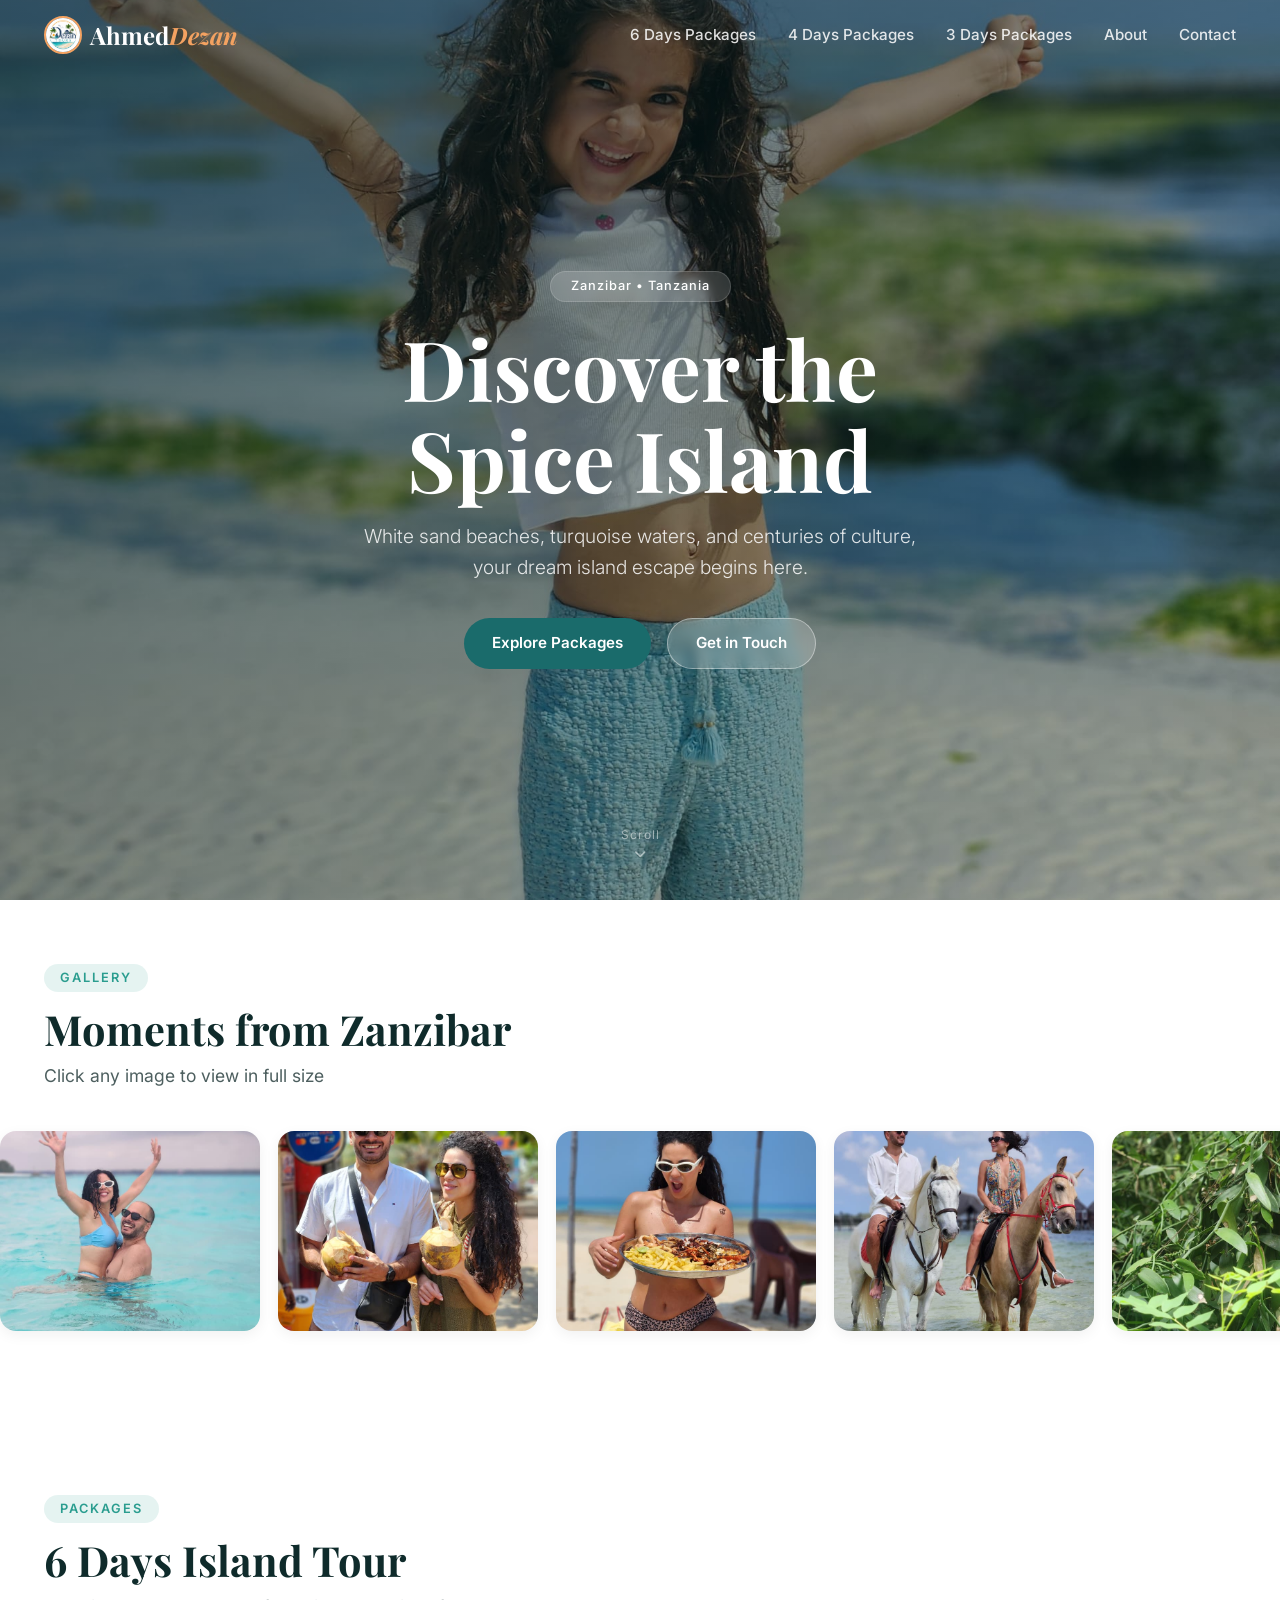
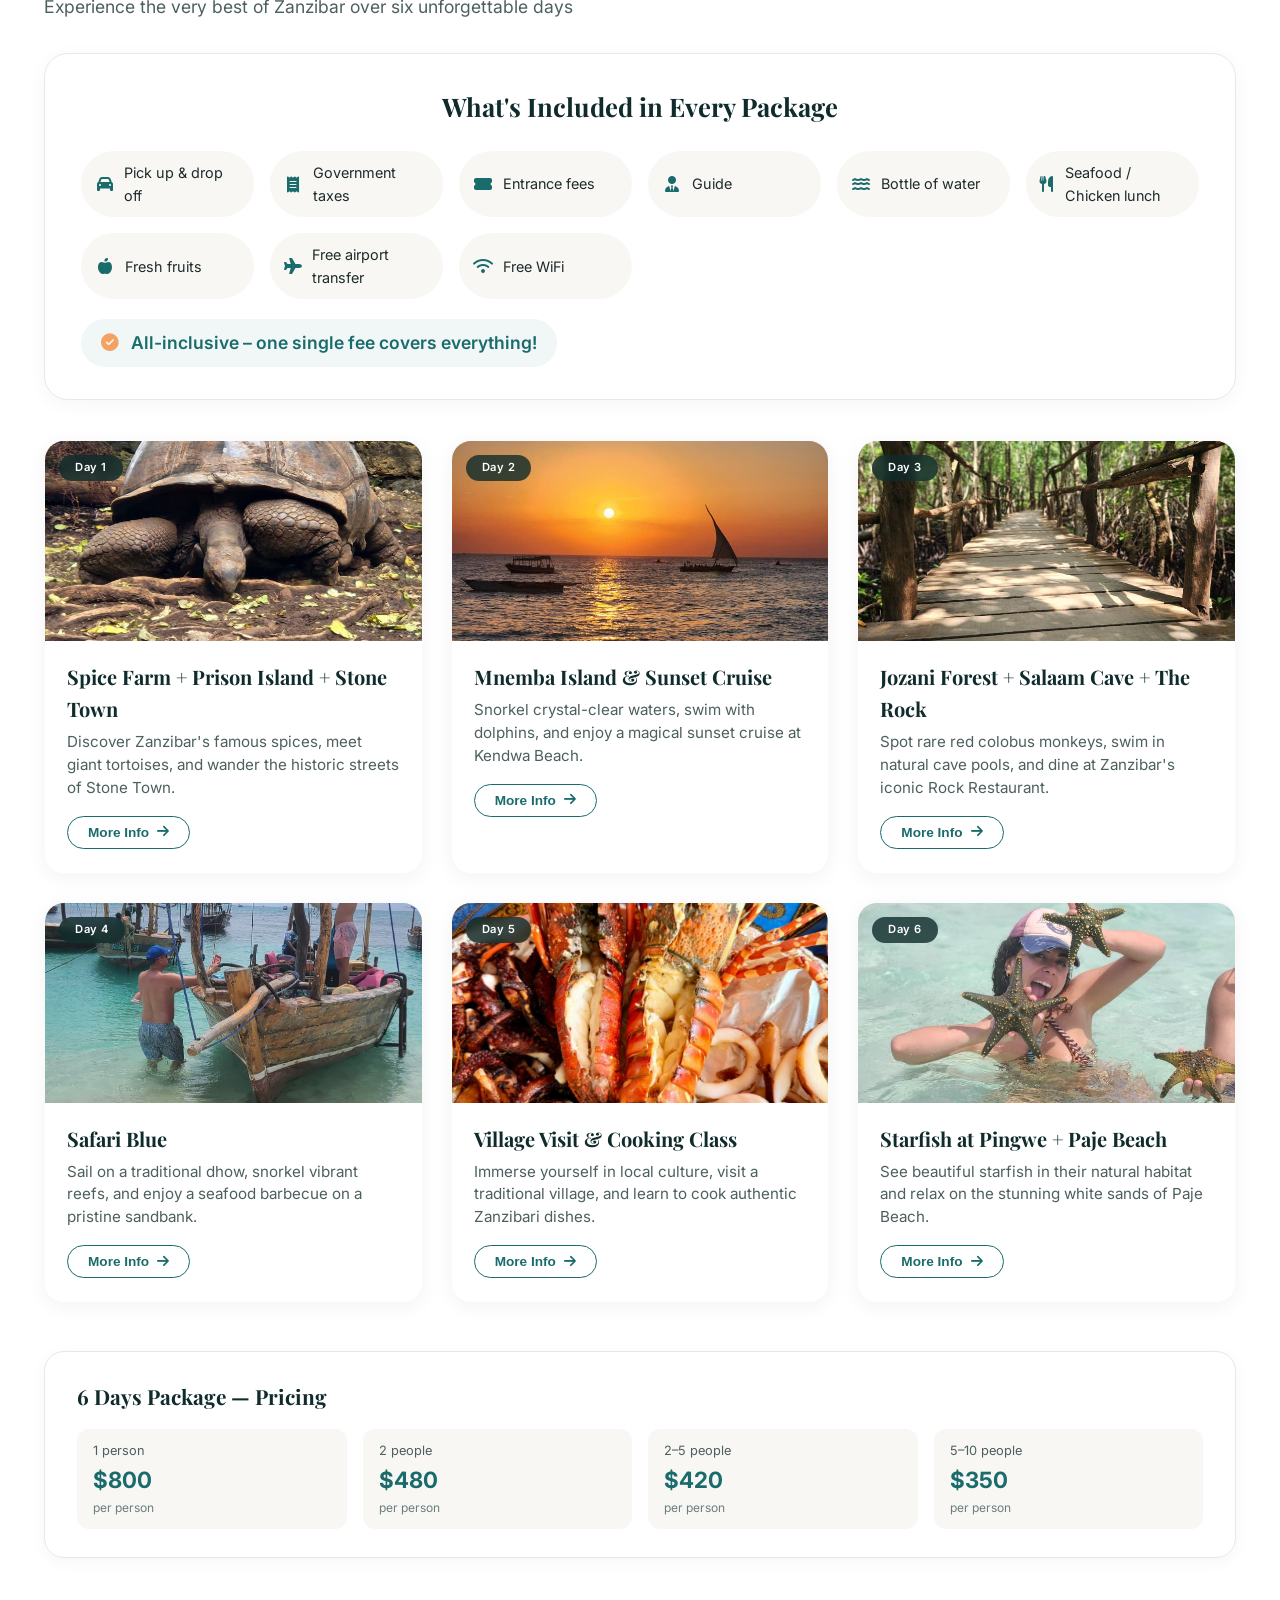
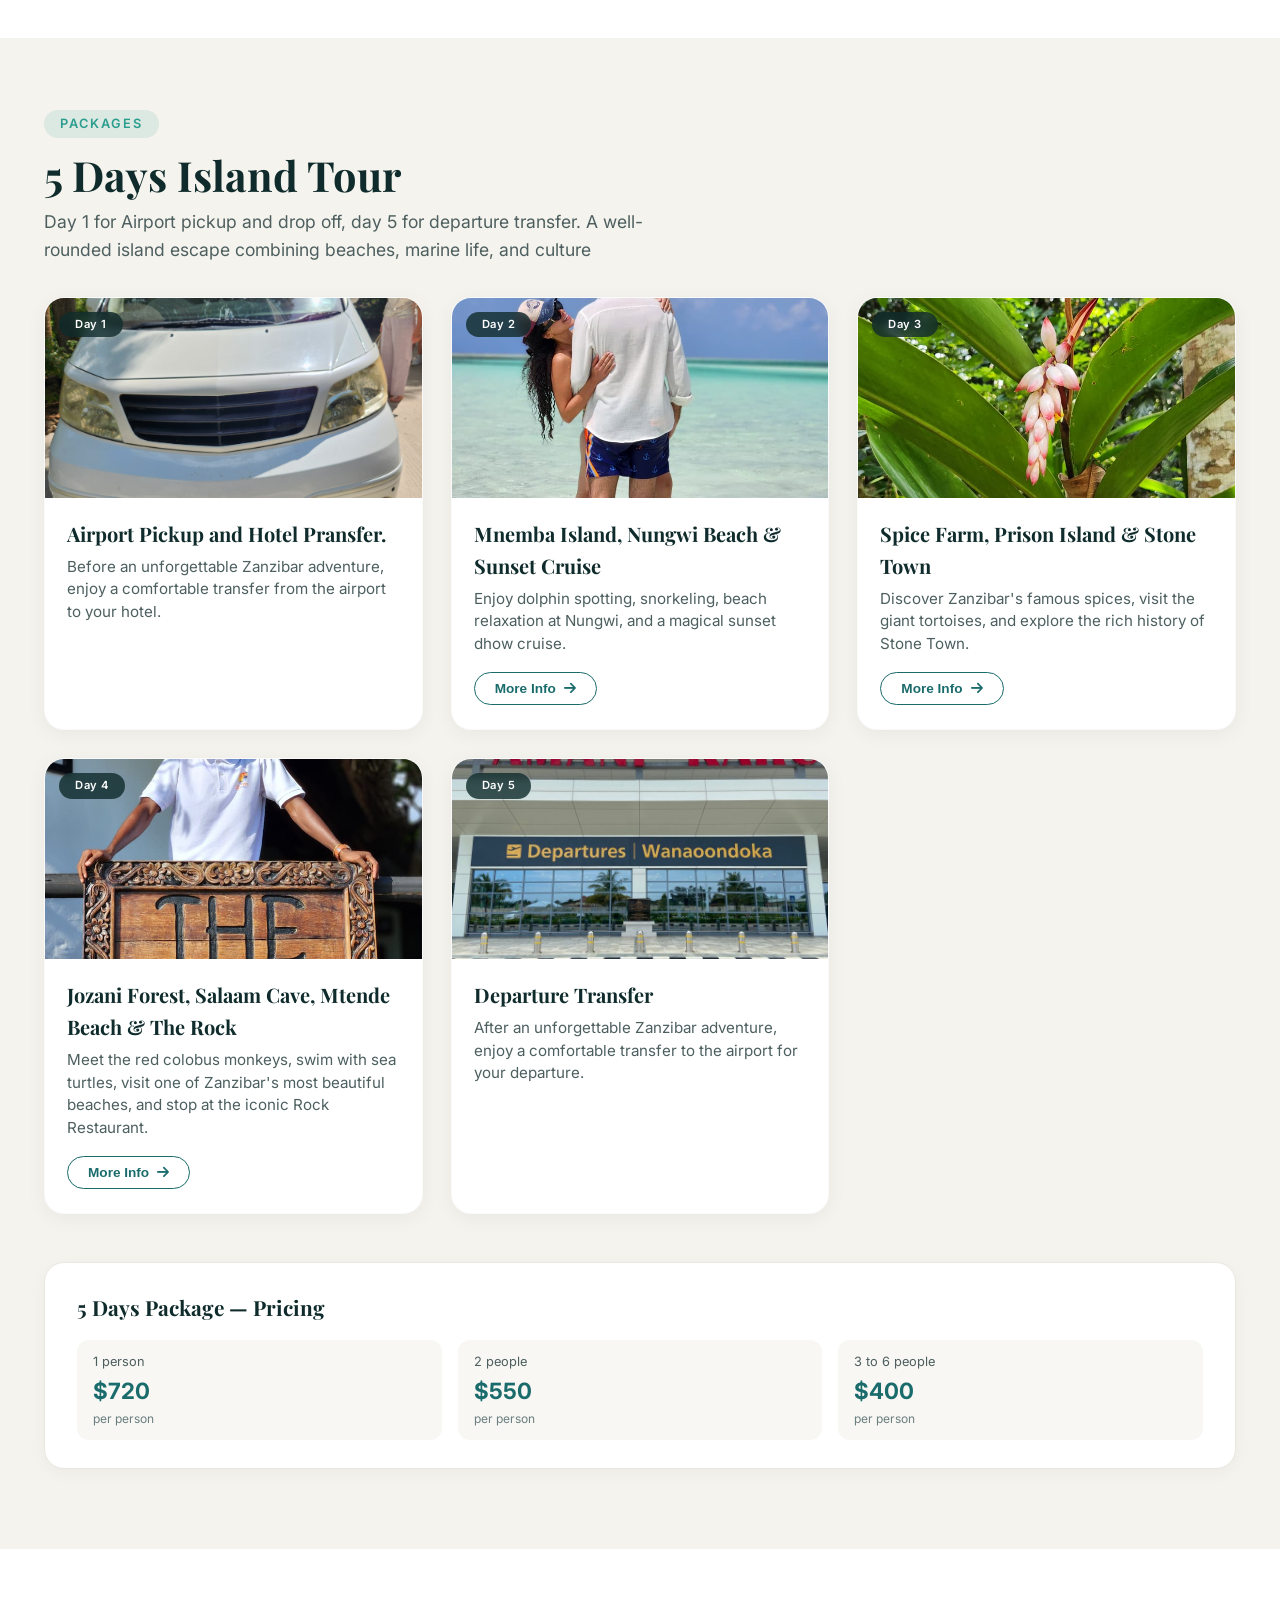
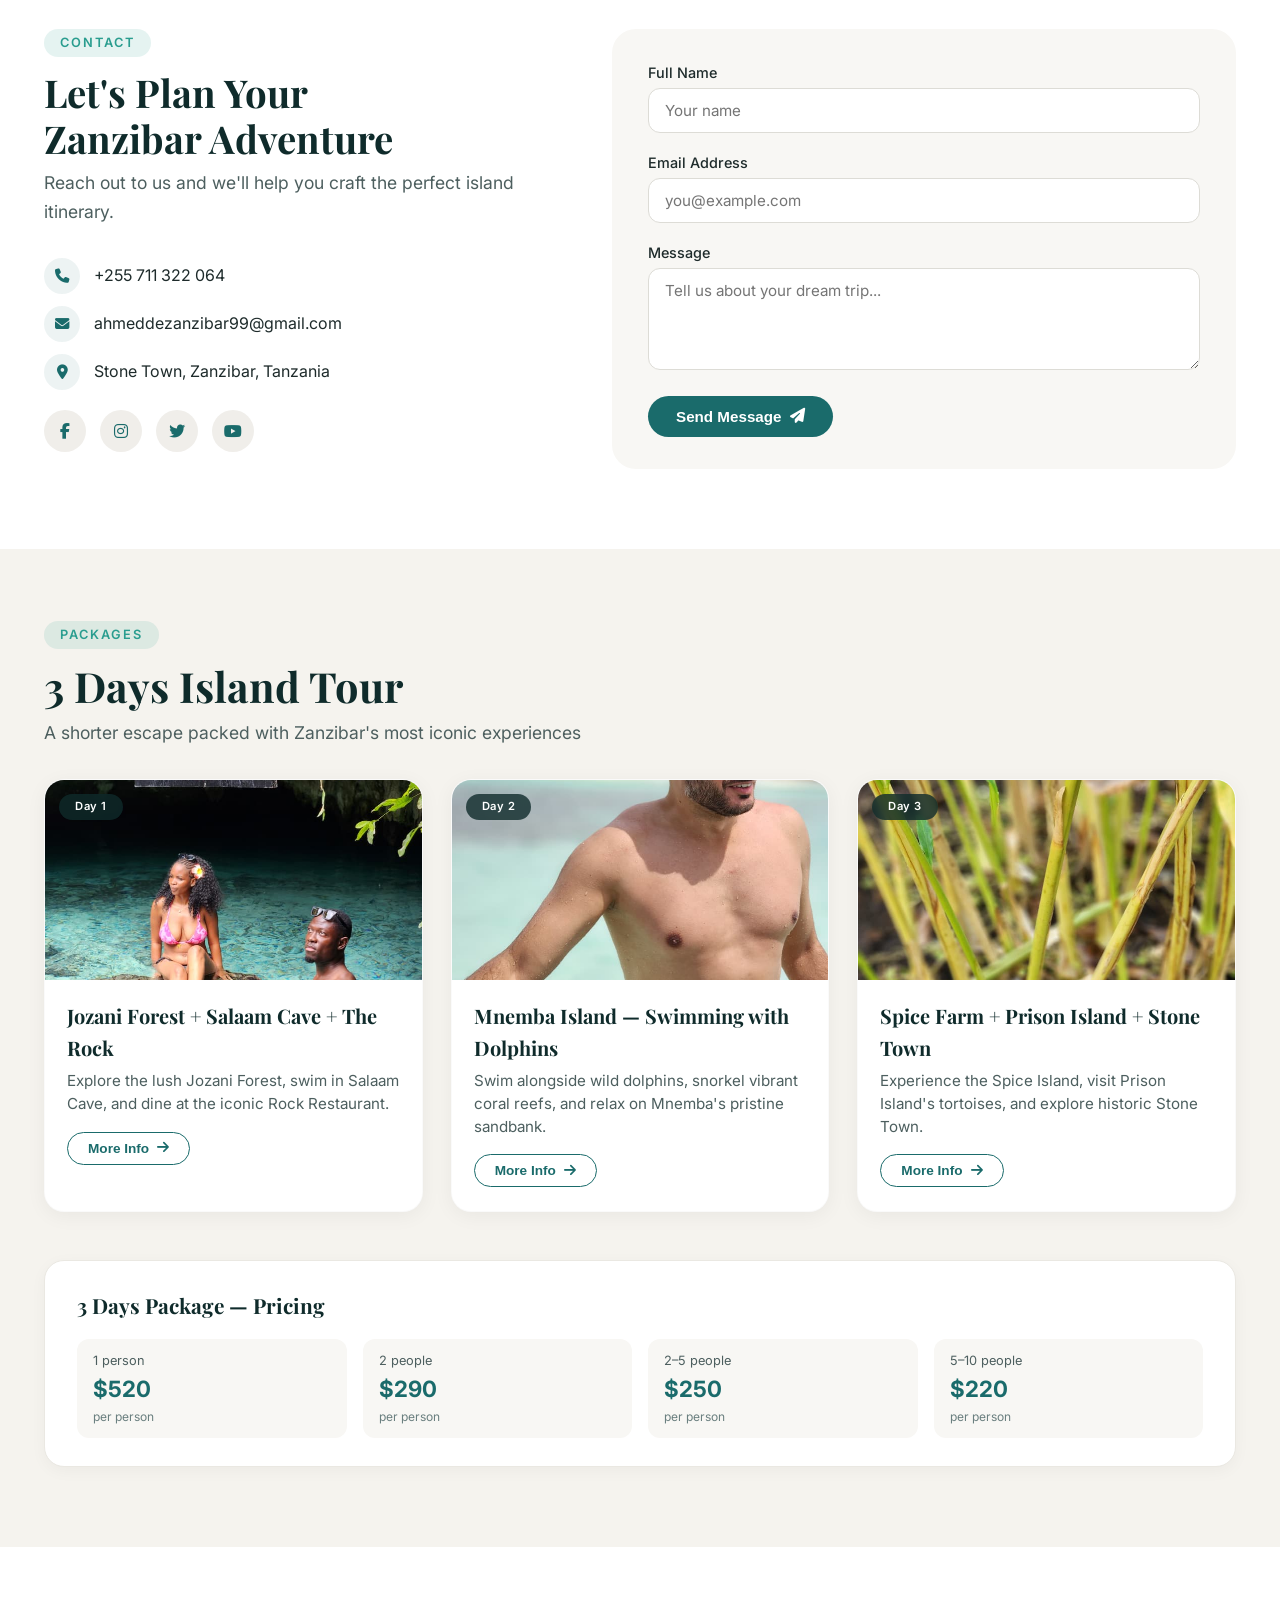
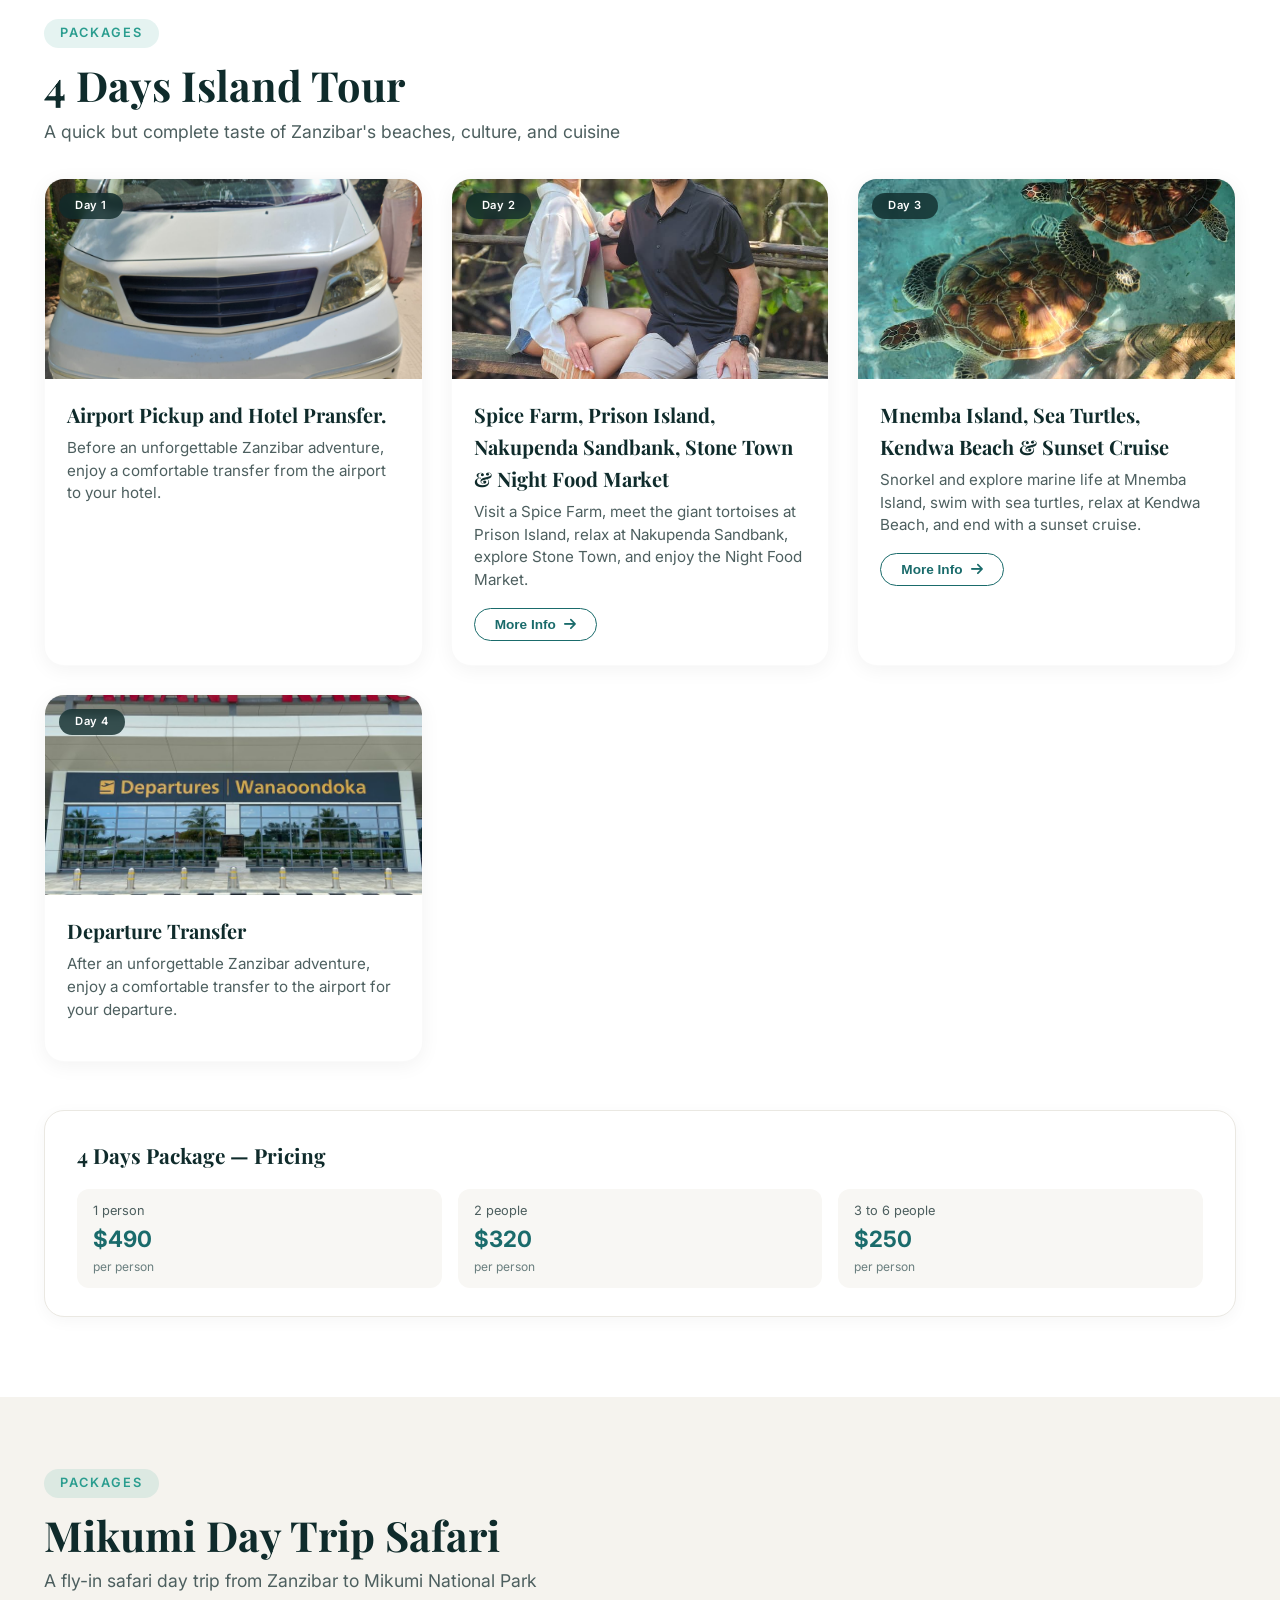
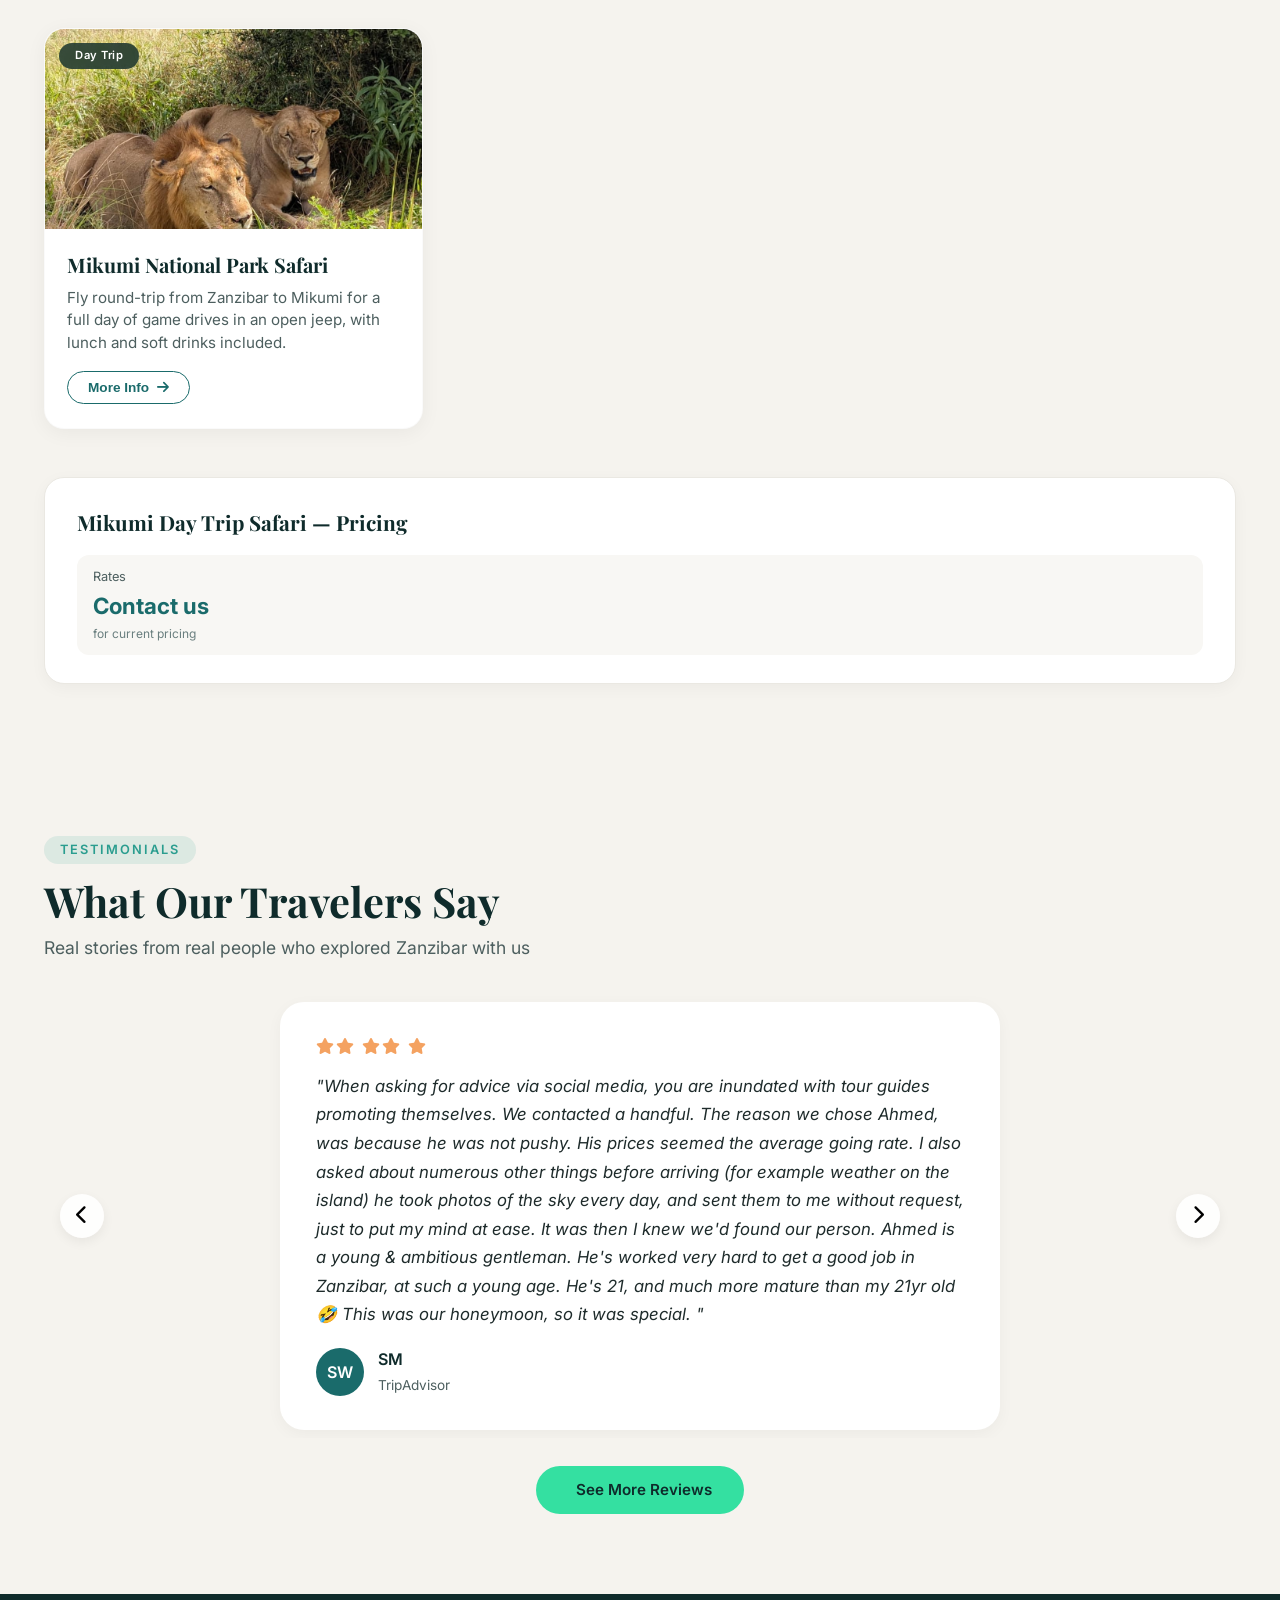
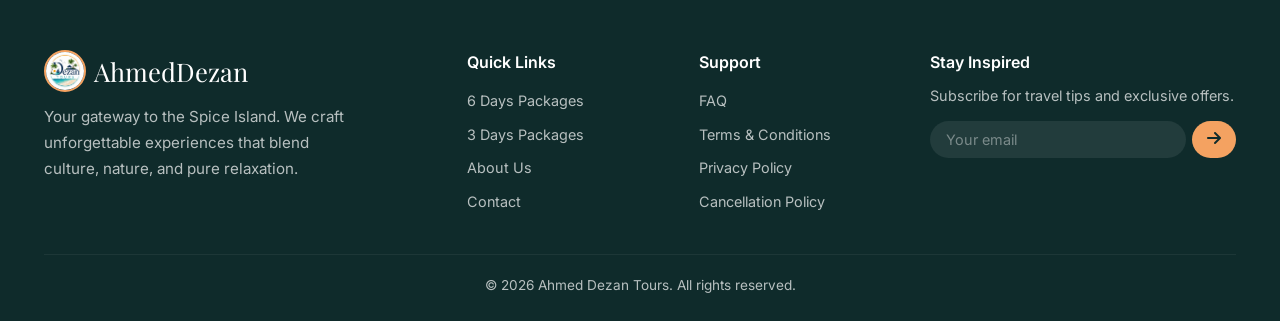
==== index.html @ 6c16e042 "reviews, images, new packages" ====
<!doctype html>
<html lang="en">
  <head>
    <meta charset="UTF-8" />
    <meta name="viewport" content="width=device-width, initial-scale=1.0" />
    <title>Ahmed Dezan Tours – Zanzibar</title>
    <!-- Favicon -->
    <link rel="icon" type="image/jpg" href="./images/logo.jpg" />
    <link rel="stylesheet" href="style.css" />
    <link rel="preconnect" href="https://fonts.googleapis.com" />
    <link rel="preconnect" href="https://fonts.gstatic.com" crossorigin />
    <link
      href="https://fonts.googleapis.com/css2?family=Playfair+Display:ital,wght@0,400;0,700;1,400&family=Inter:wght@300;400;500;600;700&display=swap"
      rel="stylesheet"
    />
    <link
      rel="stylesheet"
      href="https://cdnjs.cloudflare.com/ajax/libs/font-awesome/6.5.0/css/all.min.css"
    />
    <meta property="og:title" content="Ahmed Dezan Tours – Zanzibar" />
    <meta
      property="og:description"
      content="Discover the Spice Island with Ahmed Dezan Tours. Explore Zanzibar's pristine beaches, rich culture, and unforgettable experiences."
    />
    <meta
      property="og:image"
      content="https://sulers.github.io/dezantours/images/prev.jpg"
    />
    <meta property="og:url" content="https://sulers.github.io/dezantours/" />
    <meta name="twitter:card" content="summary_large_image" />
    <meta name="twitter:title" content="Ahmed Dezan Tours – Zanzibar" />
    <meta
      name="twitter:description"
      content="Discover the Spice Island with Ahmed Dezan Tours. Explore Zanzibar's pristine beaches, rich culture, and unforgettable experiences."
    />
    <meta
      name="twitter:image"
      content="https://sulers.github.io/dezantours/images/prev.jpg"
    />
  </head>
  <body>
    <!-- ===== NAVIGATION ===== -->
    <nav class="navbar" id="navbar">
      <div class="nav-container">
        <a href="index.html" class="nav-logo">
          <img
            src="./images/logo.jpg"
            alt="Ahmed Dezan Tours logo"
            class="nav-logo-img"
          />
          <span>Ahmed<span class="logo-accent">Dezan</span></span>
        </a>
        <button
          class="nav-toggle"
          id="navToggle"
          aria-label="Toggle navigation"
        >
          <i class="fas fa-bars"></i>
        </button>
        <ul class="nav-menu" id="navMenu">
          <li><a href="#packages-6" class="nav-link">6 Days Packages</a></li>
          <!-- <li><a href="#packages-5" class="nav-link">5 Days Packages</a></li> -->
          <li><a href="#packages-4" class="nav-link">4 Days Packages</a></li>
          <li><a href="#packages-3" class="nav-link">3 Days Packages</a></li>
          <!-- <li><a href="#mikumi-safari" class="nav-link">Mikumi Safari</a></li> -->
          <li><a href="about.html" class="nav-link">About</a></li>
          <li><a href="contact.html" class="nav-link">Contact</a></li>
          <!-- <li><a href="support.html" class="nav-link">Support</a></li> -->
        </ul>
      </div>
    </nav>

    <!-- ===== HERO ===== -->
    <section class="hero" id="hero">
      <div class="hero-overlay"></div>
      <div class="hero-content">
        <span class="hero-badge">Zanzibar • Tanzania</span>
        <h1 class="hero-title">Discover the<br />Spice Island</h1>
        <p class="hero-subtitle">
          White sand beaches, turquoise waters, and centuries of culture,
          <br />your dream island escape begins here.
        </p>
        <div class="hero-actions">
          <a href="#packages-6" class="btn btn-primary">Explore Packages</a>
          <a href="contact.html" class="btn btn-secondary">Get in Touch</a>
        </div>
      </div>
      <div class="hero-scroll">
        <span>Scroll</span>
        <i class="fas fa-chevron-down"></i>
      </div>
    </section>

    <!-- ===== IMAGE GALLERY (horizontal scroll + modal) ===== -->
    <section class="gallery-section" id="gallery">
      <div class="container">
        <div class="section-label">Gallery</div>
        <h2 class="section-title">Moments from Zanzibar</h2>
        <p class="section-subtitle">Click any image to view in full size</p>
      </div>
      <div class="gallery-scroll" id="galleryScroll">
        <div class="gallery-item" data-img="./images/2.jpeg">
          <img src="./images/2.jpeg" alt="Zanzibar beach" loading="lazy" />
        </div>
        <div class="gallery-item" data-img="./images/1.jpeg">
          <img src="./images/1.jpeg" alt="Zanzibar beach" loading="lazy" />
        </div>
        <div class="gallery-item" data-img="./images/17.jpeg">
          <img src="./images/17.jpeg" alt="Stone Town" loading="lazy" />
        </div>
        <div class="gallery-item" data-img="./images/20.jpeg">
          <img src="./images/20.jpeg" alt="Indian Ocean" loading="lazy" />
        </div>
        <div class="gallery-item" data-img="./images/13.jpeg">
          <img src="./images/13.jpeg" alt="Spices" loading="lazy" />
        </div>
        <div class="gallery-item" data-img="./images/23.jpeg">
          <img src="./images/23.jpeg" alt="Dhow boat" loading="lazy" />
        </div>
        <div class="gallery-item" data-img="./images/24.jpeg">
          <img src="./images/24.jpeg" alt="Turtle" loading="lazy" />
        </div>
        <div class="gallery-item" data-img="./images/7.jpeg">
          <img src="./images/7.jpeg" alt="Market" loading="lazy" />
        </div>
        <div class="gallery-item" data-img="./images/6.jpeg">
          <img src="./images/6.jpeg" alt="Sunset" loading="lazy" />
        </div>
      </div>
    </section>

    <!-- ===== 6 DAYS PACKAGES ===== -->
    <section class="packages-section" id="packages-6">
      <div class="container">
        <div class="section-label">Packages</div>
        <h2 class="section-title">6 Days Island Tour</h2>
        <p class="section-subtitle">
          Experience the very best of Zanzibar over six unforgettable days
        </p>

        <!-- ===== INCLUDES SECTION (NEW) ===== -->
        <div class="includes-section">
          <h3>What's Included in Every Package</h3>
          <div class="includes-grid">
            <div><i class="fas fa-car"></i> Pick up & drop off</div>
            <div><i class="fas fa-receipt"></i> Government taxes</div>
            <div><i class="fas fa-ticket-alt"></i> Entrance fees</div>
            <div><i class="fas fa-user-tie"></i> Guide</div>
            <div><i class="fas fa-water"></i> Bottle of water</div>
            <div><i class="fas fa-utensils"></i> Seafood / Chicken lunch</div>
            <div><i class="fas fa-apple-alt"></i> Fresh fruits</div>
            <div><i class="fas fa-plane"></i> Free airport transfer</div>
            <div><i class="fas fa-wifi"></i> Free WiFi</div>
          </div>
          <p class="all-inclusive-badge">
            <i class="fas fa-check-circle"></i> All-inclusive – one single fee
            covers everything!
          </p>
        </div>

        <div class="packages-grid">
          <!-- Day 1 -->
          <div class="package-card" data-package="day1-6">
            <div class="package-image">
              <img src="./images/33.jpeg" alt="Spice Farm" loading="lazy" />
              <span class="package-day">Day 1</span>
            </div>
            <div class="package-body">
              <h3 class="package-title">
                Spice Farm + Prison Island + Stone Town
              </h3>
              <p class="package-desc">
                Discover Zanzibar's famous spices, meet giant tortoises, and
                wander the historic streets of Stone Town.
              </p>
              <button
                class="btn btn-outline package-more"
                data-package="day1-6"
              >
                More Info <i class="fas fa-arrow-right"></i>
              </button>
            </div>
          </div>

          <!-- Day 2 -->
          <div class="package-card" data-package="day2-6">
            <div class="package-image">
              <img src="./images/32.jpeg" alt="Mnemba Island" loading="lazy" />
              <span class="package-day">Day 2</span>
            </div>
            <div class="package-body">
              <h3 class="package-title">Mnemba Island &amp; Sunset Cruise</h3>
              <p class="package-desc">
                Snorkel crystal-clear waters, swim with dolphins, and enjoy a
                magical sunset cruise at Kendwa Beach.
              </p>
              <button
                class="btn btn-outline package-more"
                data-package="day2-6"
              >
                More Info <i class="fas fa-arrow-right"></i>
              </button>
            </div>
          </div>

          <!-- Day 3 -->
          <div class="package-card" data-package="day3-6">
            <div class="package-image">
              <img src="./images/3.jpeg" alt="Jozani Forest" loading="lazy" />
              <span class="package-day">Day 3</span>
            </div>
            <div class="package-body">
              <h3 class="package-title">
                Jozani Forest + Salaam Cave + The Rock
              </h3>
              <p class="package-desc">
                Spot rare red colobus monkeys, swim in natural cave pools, and
                dine at Zanzibar's iconic Rock Restaurant.
              </p>
              <button
                class="btn btn-outline package-more"
                data-package="day3-6"
              >
                More Info <i class="fas fa-arrow-right"></i>
              </button>
            </div>
          </div>

          <!-- Day 4 -->
          <div class="package-card" data-package="day4-6">
            <div class="package-image">
              <img src="./images/sb.jpg" alt="Safari Blue" loading="lazy" />
              <span class="package-day">Day 4</span>
            </div>
            <div class="package-body">
              <h3 class="package-title">Safari Blue</h3>
              <p class="package-desc">
                Sail on a traditional dhow, snorkel vibrant reefs, and enjoy a
                seafood barbecue on a pristine sandbank.
              </p>
              <button
                class="btn btn-outline package-more"
                data-package="day4-6"
              >
                More Info <i class="fas fa-arrow-right"></i>
              </button>
            </div>
          </div>

          <!-- Day 5 -->
          <div class="package-card" data-package="day5-6">
            <div class="package-image">
              <img src="./images/34.jpeg" alt="Cooking class" loading="lazy" />
              <span class="package-day">Day 5</span>
            </div>
            <div class="package-body">
              <h3 class="package-title">Village Visit &amp; Cooking Class</h3>
              <p class="package-desc">
                Immerse yourself in local culture, visit a traditional village,
                and learn to cook authentic Zanzibari dishes.
              </p>
              <button
                class="btn btn-outline package-more"
                data-package="day5-6"
              >
                More Info <i class="fas fa-arrow-right"></i>
              </button>
            </div>
          </div>

          <!-- Day 6 -->
          <div class="package-card" data-package="day6-6">
            <div class="package-image">
              <img src="./images/11.jpeg" alt="Paje Beach" loading="lazy" />
              <span class="package-day">Day 6</span>
            </div>
            <div class="package-body">
              <h3 class="package-title">Starfish at Pingwe + Paje Beach</h3>
              <p class="package-desc">
                See beautiful starfish in their natural habitat and relax on the
                stunning white sands of Paje Beach.
              </p>
              <button
                class="btn btn-outline package-more"
                data-package="day6-6"
              >
                More Info <i class="fas fa-arrow-right"></i>
              </button>
            </div>
          </div>
        </div>

        <!-- Pricing Table 6 Days -->
        <div class="pricing-table">
          <h4>6 Days Package — Pricing</h4>
          <div class="pricing-grid">
            <div class="pricing-item">
              <span>1 person</span> <strong>$800</strong>
              <span>per person</span>
            </div>
            <div class="pricing-item">
              <span>2 people</span> <strong>$480</strong>
              <span>per person</span>
            </div>
            <div class="pricing-item">
              <span>2–5 people</span> <strong>$420</strong>
              <span>per person</span>
            </div>
            <div class="pricing-item">
              <span>5–10 people</span> <strong>$350</strong>
              <span>per person</span>
            </div>
          </div>
        </div>
      </div>
    </section>

    <!-- ===== 5 DAYS PACKAGES ===== -->
    <section class="packages-section" id="packages-5">
      <div class="container">
        <div class="section-label">Packages</div>
        <h2 class="section-title">5 Days Island Tour</h2>
        <p class="section-subtitle">
          Day 1 for Airport pickup and drop off, day 5 for departure transfer. A
          well-rounded island escape combining beaches, marine life, and culture
        </p>

        <div class="packages-grid">
          <!-- Day 1 -->
          <div class="package-card" data-package="day4-5">
            <div class="package-image">
              <img
                src="./images/pickup.jpg"
                alt="Airport Transfer"
                loading="lazy"
              />
              <span class="package-day">Day 1</span>
            </div>
            <div class="package-body">
              <h3 class="package-title">Airport Pickup and Hotel Pransfer.</h3>
              <p class="package-desc">
                Before an unforgettable Zanzibar adventure, enjoy a comfortable
                transfer from the airport to your hotel.
              </p>
            </div>
          </div>
          <!-- Day 2 -->
          <div class="package-card" data-package="day1-5">
            <div class="package-image">
              <img src="./images/16.jpeg" alt="Mnemba Island" loading="lazy" />
              <span class="package-day">Day 2</span>
            </div>
            <div class="package-body">
              <h3 class="package-title">
                Mnemba Island, Nungwi Beach &amp; Sunset Cruise
              </h3>
              <p class="package-desc">
                Enjoy dolphin spotting, snorkeling, beach relaxation at Nungwi,
                and a magical sunset dhow cruise.
              </p>
              <button
                class="btn btn-outline package-more"
                data-package="day1-5"
              >
                More Info <i class="fas fa-arrow-right"></i>
              </button>
            </div>
          </div>

          <!-- Day 3 -->
          <div class="package-card" data-package="day2-5">
            <div class="package-image">
              <img src="./images/24.jpeg" alt="Spice Farm" loading="lazy" />
              <span class="package-day">Day 3</span>
            </div>
            <div class="package-body">
              <h3 class="package-title">
                Spice Farm, Prison Island &amp; Stone Town
              </h3>
              <p class="package-desc">
                Discover Zanzibar's famous spices, visit the giant tortoises,
                and explore the rich history of Stone Town.
              </p>
              <button
                class="btn btn-outline package-more"
                data-package="day2-5"
              >
                More Info <i class="fas fa-arrow-right"></i>
              </button>
            </div>
          </div>

          <!-- Day 4 -->
          <div class="package-card" data-package="day3-5">
            <div class="package-image">
              <img src="./images/30.jpeg" alt="Jozani Forest" loading="lazy" />
              <span class="package-day">Day 4</span>
            </div>
            <div class="package-body">
              <h3 class="package-title">
                Jozani Forest, Salaam Cave, Mtende Beach &amp; The Rock
              </h3>
              <p class="package-desc">
                Meet the red colobus monkeys, swim with sea turtles, visit one
                of Zanzibar's most beautiful beaches, and stop at the iconic
                Rock Restaurant.
              </p>
              <button
                class="btn btn-outline package-more"
                data-package="day3-5"
              >
                More Info <i class="fas fa-arrow-right"></i>
              </button>
            </div>
          </div>
          <!-- Day 5 -->
          <div class="package-card" data-package="day4-5">
            <div class="package-image">
              <img
                src="./images/airport.jpg"
                alt="Airport Transfer"
                loading="lazy"
              />
              <span class="package-day">Day 5</span>
            </div>
            <div class="package-body">
              <h3 class="package-title">Departure Transfer</h3>
              <p class="package-desc">
                After an unforgettable Zanzibar adventure, enjoy a comfortable
                transfer to the airport for your departure.
              </p>
            </div>
          </div>
        </div>

        <!-- Pricing Table 5 Days -->
        <div class="pricing-table">
          <h4>5 Days Package — Pricing</h4>
          <div class="pricing-grid">
            <div class="pricing-item">
              <span>1 person</span> <strong>$720</strong>
              <span>per person</span>
            </div>
            <div class="pricing-item">
              <span>2 people</span> <strong>$550</strong>
              <span>per person</span>
            </div>
            <div class="pricing-item">
              <span>3 to 6 people</span> <strong>$400</strong>
              <span>per person</span>
            </div>
          </div>
        </div>
      </div>
    </section>

    <!-- ===== CONTACT SECTION ===== -->
    <section class="contact-section" id="contact">
      <div class="container">
        <div class="contact-grid">
          <div class="contact-info">
            <div class="section-label">Contact</div>
            <h2 class="section-title">
              Let's Plan Your<br />Zanzibar Adventure
            </h2>
            <p class="section-subtitle">
              Reach out to us and we'll help you craft the perfect island
              itinerary.
            </p>
            <ul class="contact-details">
              <li>
                <i class="fas fa-phone"></i> <span>+255 711 322 064</span>
              </li>
              <li>
                <i class="fas fa-envelope"></i>
                <span>ahmeddezanzibar99@gmail.com</span>
              </li>
              <li>
                <i class="fas fa-map-marker-alt"></i>
                <span>Stone Town, Zanzibar, Tanzania</span>
              </li>
            </ul>
            <div class="contact-socials">
              <a href="#" aria-label="Facebook"
                ><i class="fab fa-facebook-f"></i
              ></a>
              <a href="#" aria-label="Instagram"
                ><i class="fab fa-instagram"></i
              ></a>
              <a href="#" aria-label="Twitter"
                ><i class="fab fa-twitter"></i
              ></a>
              <a href="#" aria-label="YouTube"
                ><i class="fab fa-youtube"></i
              ></a>
            </div>
          </div>
          <form class="contact-form" id="contactForm">
            <div class="form-group">
              <label for="name">Full Name</label>
              <input type="text" id="name" placeholder="Your name" required />
            </div>
            <div class="form-group">
              <label for="email">Email Address</label>
              <input
                type="email"
                id="email"
                placeholder="you@example.com"
                required
              />
            </div>
            <div class="form-group">
              <label for="message">Message</label>
              <textarea
                id="message"
                rows="4"
                placeholder="Tell us about your dream trip..."
                required
              ></textarea>
            </div>
            <button type="submit" class="btn btn-primary">
              Send Message <i class="fas fa-paper-plane"></i>
            </button>
          </form>
        </div>
      </div>
    </section>

    <!-- ===== 3 DAYS PACKAGES ===== -->
    <section class="packages-section" id="packages-3">
      <div class="container">
        <div class="section-label">Packages</div>
        <h2 class="section-title">3 Days Island Tour</h2>
        <p class="section-subtitle">
          A shorter escape packed with Zanzibar's most iconic experiences
        </p>

        <div class="packages-grid">
          <!-- Day 1 -->
          <div class="package-card" data-package="day1-3">
            <div class="package-image">
              <img src="./images/38.jpeg" alt="Jozani Forest" loading="lazy" />
              <span class="package-day">Day 1</span>
            </div>
            <div class="package-body">
              <h3 class="package-title">
                Jozani Forest + Salaam Cave + The Rock
              </h3>
              <p class="package-desc">
                Explore the lush Jozani Forest, swim in Salaam Cave, and dine at
                the iconic Rock Restaurant.
              </p>
              <button
                class="btn btn-outline package-more"
                data-package="day1-3"
              >
                More Info <i class="fas fa-arrow-right"></i>
              </button>
            </div>
          </div>

          <!-- Day 2 -->
          <div class="package-card" data-package="day2-3">
            <div class="package-image">
              <img src="./images/14.jpeg" alt="Mnemba Island" loading="lazy" />
              <span class="package-day">Day 2</span>
            </div>
            <div class="package-body">
              <h3 class="package-title">
                Mnemba Island — Swimming with Dolphins
              </h3>
              <p class="package-desc">
                Swim alongside wild dolphins, snorkel vibrant coral reefs, and
                relax on Mnemba's pristine sandbank.
              </p>
              <button
                class="btn btn-outline package-more"
                data-package="day2-3"
              >
                More Info <i class="fas fa-arrow-right"></i>
              </button>
            </div>
          </div>

          <!-- Day 3 -->
          <div class="package-card" data-package="day3-3">
            <div class="package-image">
              <img src="./images/21.jpeg" alt="Spice Farm" loading="lazy" />
              <span class="package-day">Day 3</span>
            </div>
            <div class="package-body">
              <h3 class="package-title">
                Spice Farm + Prison Island + Stone Town
              </h3>
              <p class="package-desc">
                Experience the Spice Island, visit Prison Island's tortoises,
                and explore historic Stone Town.
              </p>
              <button
                class="btn btn-outline package-more"
                data-package="day3-3"
              >
                More Info <i class="fas fa-arrow-right"></i>
              </button>
            </div>
          </div>
        </div>

        <!-- Pricing Table 3 Days -->
        <div class="pricing-table">
          <h4>3 Days Package — Pricing</h4>
          <div class="pricing-grid">
            <div class="pricing-item">
              <span>1 person</span> <strong>$520</strong>
              <span>per person</span>
            </div>
            <div class="pricing-item">
              <span>2 people</span> <strong>$290</strong>
              <span>per person</span>
            </div>
            <div class="pricing-item">
              <span>2–5 people</span> <strong>$250</strong>
              <span>per person</span>
            </div>
            <div class="pricing-item">
              <span>5–10 people</span> <strong>$220</strong>
              <span>per person</span>
            </div>
          </div>
        </div>
      </div>
    </section>

    <!-- ===== 4 DAYS PACKAGES ===== -->
    <section class="packages-section" id="packages-4">
      <div class="container">
        <div class="section-label">Packages</div>
        <h2 class="section-title">4 Days Island Tour</h2>
        <p class="section-subtitle">
          A quick but complete taste of Zanzibar's beaches, culture, and cuisine
        </p>

        <div class="packages-grid">
          <!-- Day 1 -->
          <div class="package-card" data-package="day4-5">
            <div class="package-image">
              <img
                src="./images/pickup.jpg"
                alt="Airport Transfer"
                loading="lazy"
              />
              <span class="package-day">Day 1</span>
            </div>
            <div class="package-body">
              <h3 class="package-title">Airport Pickup and Hotel Pransfer.</h3>
              <p class="package-desc">
                Before an unforgettable Zanzibar adventure, enjoy a comfortable
                transfer from the airport to your hotel.
              </p>
            </div>
          </div>
          <!-- Day 1 -->
          <div class="package-card" data-package="day1-4">
            <div class="package-image">
              <img src="./images/9.jpeg" alt="Spice Farm" loading="lazy" />
              <span class="package-day">Day 2</span>
            </div>
            <div class="package-body">
              <h3 class="package-title">
                Spice Farm, Prison Island, Nakupenda Sandbank, Stone Town &amp;
                Night Food Market
              </h3>
              <p class="package-desc">
                Visit a Spice Farm, meet the giant tortoises at Prison Island,
                relax at Nakupenda Sandbank, explore Stone Town, and enjoy the
                Night Food Market.
              </p>
              <button
                class="btn btn-outline package-more"
                data-package="day1-4"
              >
                More Info <i class="fas fa-arrow-right"></i>
              </button>
            </div>
          </div>

          <!-- Day 2 -->
          <div class="package-card" data-package="day2-4">
            <div class="package-image">
              <img src="./images/12.jpeg" alt="Mnemba Island" loading="lazy" />
              <span class="package-day">Day 3</span>
            </div>
            <div class="package-body">
              <h3 class="package-title">
                Mnemba Island, Sea Turtles, Kendwa Beach &amp; Sunset Cruise
              </h3>
              <p class="package-desc">
                Snorkel and explore marine life at Mnemba Island, swim with sea
                turtles, relax at Kendwa Beach, and end with a sunset cruise.
              </p>
              <button
                class="btn btn-outline package-more"
                data-package="day2-4"
              >
                More Info <i class="fas fa-arrow-right"></i>
              </button>
            </div>
          </div>

          <!-- Day 4 -->
          <div class="package-card" data-package="day4-5">
            <div class="package-image">
              <img
                src="./images/airport.jpg"
                alt="Airport Transfer"
                loading="lazy"
              />
              <span class="package-day">Day 4</span>
            </div>
            <div class="package-body">
              <h3 class="package-title">Departure Transfer</h3>
              <p class="package-desc">
                After an unforgettable Zanzibar adventure, enjoy a comfortable
                transfer to the airport for your departure.
              </p>
            </div>
          </div>
        </div>

        <!-- Pricing Table 4 Days -->
        <div class="pricing-table">
          <h4>4 Days Package — Pricing</h4>
          <div class="pricing-grid">
            <div class="pricing-item">
              <span>1 person</span> <strong>$490</strong>
              <span>per person</span>
            </div>
            <div class="pricing-item">
              <span>2 people</span> <strong>$320</strong>
              <span>per person</span>
            </div>
            <div class="pricing-item">
              <span>3 to 6 people</span> <strong>$250</strong>
              <span>per person</span>
            </div>
          </div>
        </div>
      </div>
    </section>

    <!-- ===== MIKUMI DAY TRIP SAFARI ===== -->
    <section class="packages-section" id="mikumi-safari">
      <div class="container">
        <div class="section-label">Packages</div>
        <h2 class="section-title">Mikumi Day Trip Safari</h2>
        <p class="section-subtitle">
          A fly-in safari day trip from Zanzibar to Mikumi National Park
        </p>

        <div class="packages-grid">
          <div class="package-card" data-package="mikumi">
            <div class="package-image">
              <img src="./images/35.jpeg" alt="Mikumi Safari" loading="lazy" />
              <span class="package-day">Day Trip</span>
            </div>
            <div class="package-body">
              <h3 class="package-title">Mikumi National Park Safari</h3>
              <p class="package-desc">
                Fly round-trip from Zanzibar to Mikumi for a full day of game
                drives in an open jeep, with lunch and soft drinks included.
              </p>
              <button
                class="btn btn-outline package-more"
                data-package="mikumi"
              >
                More Info <i class="fas fa-arrow-right"></i>
              </button>
            </div>
          </div>
        </div>

        <!-- Pricing Note -->
        <div class="pricing-table">
          <h4>Mikumi Day Trip Safari — Pricing</h4>
          <div class="pricing-grid">
            <div class="pricing-item">
              <span>Rates</span> <strong>Contact us</strong>
              <span>for current pricing</span>
            </div>
          </div>
        </div>
      </div>
    </section>

    <!-- ===== TESTIMONIALS ===== -->
    <section class="testimonials-section" id="testimonials">
      <div class="container">
        <div class="section-label">Testimonials</div>
        <h2 class="section-title">What Our Travelers Say</h2>
        <p class="section-subtitle">
          Real stories from real people who explored Zanzibar with us
        </p>

        <div class="testimonials-carousel" id="testimonialsCarousel">
          <div class="testimonials-track" id="testimonialsTrack">
            <!-- Testimonial 1 -->
            <div class="testimonial-slide">
              <div class="testimonial-card">
                <div class="testimonial-stars">
                  <i class="fas fa-star"></i><i class="fas fa-star"></i>
                  <i class="fas fa-star"></i><i class="fas fa-star"></i>
                  <i class="fas fa-star"></i>
                </div>
                <p class="testimonial-text">
                  "When asking for advice via social media, you are inundated
                  with tour guides promoting themselves. We contacted a handful.
                  The reason we chose Ahmed, was because he was not pushy. His
                  prices seemed the average going rate. I also asked about
                  numerous other things before arriving (for example weather on
                  the island) he took photos of the sky every day, and sent them
                  to me without request, just to put my mind at ease. It was
                  then I knew we'd found our person. Ahmed is a young &
                  ambitious gentleman. He's worked very hard to get a good job
                  in Zanzibar, at such a young age. He's 21, and much more
                  mature than my 21yr old 🤣 This was our honeymoon, so it was
                  special. "
                </p>
                <div class="testimonial-author">
                  <div class="testimonial-avatar" style="background: #1a6b6b">
                    SW
                  </div>
                  <div>
                    <strong>SM</strong>
                    <span>TripAdvisor</span>
                  </div>
                </div>
              </div>
            </div>
            <!-- Testimonial 2 -->
            <div class="testimonial-slide">
              <div class="testimonial-card">
                <div class="testimonial-stars">
                  <i class="fas fa-star"></i><i class="fas fa-star"></i>
                  <i class="fas fa-star"></i><i class="fas fa-star"></i>
                  <i class="fas fa-star"></i>
                </div>
                <p class="testimonial-text">
                  "Ahmed and his team are by far the best tour guides in
                  Zanzibar, Ahmed is very knowledgeable and always goes the
                  extra mile. My family and I really enjoyed our time in
                  Zanzibar and it is all thanks to Ahmed. Highly recommended"
                </p>
                <div class="testimonial-author">
                  <div class="testimonial-avatar" style="background: #e76f51">
                    GW
                  </div>
                  <div>
                    <strong>Getaway48857638034</strong>
                    <span>TripAdvisor</span>
                  </div>
                </div>
              </div>
            </div>
            <!-- Testimonial 3 -->
            <div class="testimonial-slide">
              <div class="testimonial-card">
                <div class="testimonial-stars">
                  <i class="fas fa-star"></i><i class="fas fa-star"></i>
                  <i class="fas fa-star"></i><i class="fas fa-star"></i>
                  <i class="fas fa-star"></i>
                </div>
                <p class="testimonial-text">
                  "We had an amazing experience with Ahmed! He took us to the
                  Spice Farm and Stone Town, and both tours were incredibly
                  interesting and well organized."
                </p>
                <div class="testimonial-author">
                  <div class="testimonial-avatar" style="background: #f4a261">
                    HM
                  </div>
                  <div>
                    <strong>H M</strong>
                    <span>TripAdvisor</span>
                  </div>
                </div>
              </div>
            </div>
          </div>
          <button class="carousel-btn carousel-prev" id="carouselPrev">
            <i class="fas fa-chevron-left"></i>
          </button>
          <button class="carousel-btn carousel-next" id="carouselNext">
            <i class="fas fa-chevron-right"></i>
          </button>
        </div>

        <div class="testimonials-cta">
          <a
            href="https://www.tripadvisor.com/Attraction_Review-g8055401-d34523140-Reviews-Ahmed_Dezan_Tours-Zanzibar_City_Zanzibar_Island_Zanzibar_Archipelago.html"
            target="_blank"
            class="btn btn-tripadvisor"
          >
            <i class="fab fa-tripadvisor"></i> See More Reviews
          </a>
        </div>
      </div>
    </section>

    <!-- ===== FOOTER ===== -->
    <footer class="footer">
      <div class="container">
        <div class="footer-grid">
          <div class="footer-brand">
            <a href="index.html" class="footer-logo">
              <img
                src="./images/logo.jpg"
                alt="Ahmed Dezan Tours logo"
                class="footer-logo-img"
              />
              <span>Ahmed<span class="logo-accent">Dezan</span></span>
            </a>
            <p>
              Your gateway to the Spice Island. We craft unforgettable
              experiences that blend culture, nature, and pure relaxation.
            </p>
          </div>
          <div class="footer-links">
            <h4>Quick Links</h4>
            <ul>
              <li><a href="#packages-6">6 Days Packages</a></li>
              <li><a href="#packages-3">3 Days Packages</a></li>
              <li><a href="about.html">About Us</a></li>
              <li><a href="contact.html">Contact</a></li>
            </ul>
          </div>
          <div class="footer-links">
            <h4>Support</h4>
            <ul>
              <li><a href="support.html#faq">FAQ</a></li>
              <li><a href="support.html#terms">Terms &amp; Conditions</a></li>
              <li><a href="support.html#privacy">Privacy Policy</a></li>
              <li>
                <a href="support.html#cancellation">Cancellation Policy</a>
              </li>
            </ul>
          </div>
          <div class="footer-newsletter">
            <h4>Stay Inspired</h4>
            <p>Subscribe for travel tips and exclusive offers.</p>
            <form class="footer-form" id="newsletterForm">
              <input type="email" placeholder="Your email" required />
              <button type="submit"><i class="fas fa-arrow-right"></i></button>
            </form>
          </div>
        </div>
        <div class="footer-bottom">
          <p>&copy; 2026 Ahmed Dezan Tours. All rights reserved.</p>
        </div>
      </div>
    </footer>

    <!-- ===== MODAL: Image ===== -->
    <div class="modal" id="imageModal">
      <div class="modal-overlay"></div>
      <div class="modal-content modal-image-content">
        <button class="modal-close" id="imageModalClose">
          <i class="fas fa-times"></i>
        </button>
        <img src="" alt="Gallery image" id="modalImage" />
      </div>
    </div>

    <!-- ===== MODAL: Package details ===== -->
    <div class="modal" id="packageModal">
      <div class="modal-overlay"></div>
      <div class="modal-content modal-package-content" id="packageModalContent">
        <button class="modal-close" id="packageModalClose">
          <i class="fas fa-times"></i>
        </button>
        <div id="packageModalBody">
          <!-- Dynamically populated -->
        </div>
      </div>
    </div>

    <script src="script.js"></script>
  </body>
</html>
---- style.css ----
/* ============================================
   RESET & BASE
   ============================================ */
* {
  margin: 0;
  padding: 0;
  box-sizing: border-box;
}

html {
  scroll-behavior: smooth;
}

body {
  font-family: "Inter", sans-serif;
  background: #faf9f6;
  color: #1e2b2b;
  line-height: 1.6;
}

img {
  max-width: 100%;
  display: block;
}

a {
  text-decoration: none;
  color: inherit;
}

ul {
  list-style: none;
}

.container {
  max-width: 1240px;
  margin: 0 auto;
  padding: 0 24px;
}

.section-label {
  display: inline-block;
  font-size: 0.8rem;
  font-weight: 600;
  letter-spacing: 2px;
  text-transform: uppercase;
  color: #2a9d8f;
  background: rgba(42, 157, 143, 0.12);
  padding: 4px 16px;
  border-radius: 30px;
  margin-bottom: 12px;
}

.section-title {
  font-family: "Playfair Display", serif;
  font-size: 2.6rem;
  font-weight: 700;
  color: #0f2b2b;
  line-height: 1.2;
  margin-bottom: 8px;
}

.section-subtitle {
  font-size: 1.1rem;
  color: #4d5f5f;
  max-width: 640px;
  margin-bottom: 32px;
}

/* ============================================
   BUTTONS
   ============================================ */
.btn {
  display: inline-flex;
  align-items: center;
  gap: 8px;
  padding: 12px 28px;
  border-radius: 40px;
  font-weight: 600;
  font-size: 0.95rem;
  border: none;
  cursor: pointer;
  transition: 0.25s ease;
}

.btn-primary {
  background: #1a6b6b;
  color: #fff;
}
.btn-primary:hover {
  background: #0f4f4f;
  transform: translateY(-2px);
  box-shadow: 0 8px 20px rgba(26, 107, 107, 0.35);
}

.btn-secondary {
  background: rgba(255, 255, 255, 0.18);
  backdrop-filter: blur(6px);
  color: #fff;
  border: 1px solid rgba(255, 255, 255, 0.4);
}
.btn-secondary:hover {
  background: rgba(255, 255, 255, 0.32);
  transform: translateY(-2px);
}

.btn-outline {
  background: transparent;
  color: #1a6b6b;
  border: 1.5px solid #1a6b6b;
  padding: 8px 20px;
  font-size: 0.85rem;
}
.btn-outline:hover {
  background: #1a6b6b;
  color: #fff;
  transform: translateY(-2px);
}

.btn-tripadvisor {
  background: #34e0a1;
  color: #0f2b2b;
  padding: 12px 32px;
  font-weight: 600;
}
.btn-tripadvisor:hover {
  background: #2ac98f;
  transform: translateY(-2px);
  box-shadow: 0 8px 20px rgba(52, 224, 161, 0.35);
}

.btn-whatsapp {
  background: #25d366;
  color: #fff;
}
.btn-whatsapp:hover {
  background: #1ebe5c;
  transform: scale(1.02);
}

/* ============================================
   NAVIGATION
   ============================================ */
.navbar {
  position: fixed;
  top: 0;
  left: 0;
  width: 100%;
  z-index: 999;
  padding: 16px 0;
  transition: 0.3s ease;
  background: transparent;
}
.navbar.scrolled {
  background: rgba(255, 255, 255, 0.92);
  backdrop-filter: blur(12px);
  box-shadow: 0 4px 30px rgba(0, 0, 0, 0.06);
  padding: 10px 0;
}
.nav-container {
  max-width: 1240px;
  margin: 0 auto;
  padding: 0 24px;
  display: flex;
  justify-content: space-between;
  align-items: center;
}

.nav-logo {
  font-family: "Playfair Display", serif;
  font-size: 1.5rem;
  font-weight: 700;
  color: #fff;
  display: flex;
  align-items: center;
  gap: 8px;
}
.navbar.scrolled .nav-logo {
  color: #0f2b2b;
}
.nav-logo .logo-accent {
  color: #f4a261;
  font-style: italic;
}
.nav-logo i {
  color: #f4a261;
}
.nav-logo-img {
  height: 38px;
  width: 38px;
  object-fit: cover;
  border-radius: 50%;
  border: 2px solid #f4a261;
}

.nav-toggle {
  display: none;
  background: none;
  border: none;
  font-size: 1.6rem;
  color: #fff;
  cursor: pointer;
}
.navbar.scrolled .nav-toggle {
  color: #0f2b2b;
}

.nav-menu {
  display: flex;
  gap: 32px;
  align-items: center;
}
.nav-link {
  font-weight: 500;
  font-size: 0.95rem;
  color: rgba(255, 255, 255, 0.85);
  transition: 0.2s;
  position: relative;
}
.nav-link::after {
  content: "";
  position: absolute;
  left: 0;
  bottom: -4px;
  width: 0;
  height: 2px;
  background: #f4a261;
  transition: 0.3s;
}
.nav-link:hover {
  color: #fff;
}
.nav-link:hover::after {
  width: 100%;
}
.navbar.scrolled .nav-link {
  color: #1e2b2b;
}
.navbar.scrolled .nav-link:hover {
  color: #0f2b2b;
}
.navbar.scrolled .nav-link::after {
  background: #1a6b6b;
}

/* ============================================
   HERO
   ============================================ */
.hero {
  position: relative;
  min-height: 100vh;
  display: flex;
  align-items: center;
  justify-content: center;
  background: url("./images/0.jpg") center/cover no-repeat;
  text-align: center;
  padding: 120px 24px 80px;
}
.hero-overlay {
  position: absolute;
  inset: 0;
  background: linear-gradient(
    145deg,
    rgba(6, 30, 30, 0.65) 0%,
    rgba(6, 30, 30, 0.35) 100%
  );
}
.hero-content {
  position: relative;
  z-index: 2;
  max-width: 800px;
}
.hero-badge {
  display: inline-block;
  background: rgba(255, 255, 255, 0.15);
  backdrop-filter: blur(4px);
  color: #fff;
  padding: 4px 20px;
  border-radius: 40px;
  font-size: 0.8rem;
  letter-spacing: 1px;
  font-weight: 500;
  margin-bottom: 20px;
  border: 1px solid rgba(255, 255, 255, 0.15);
}
.hero-title {
  font-family: "Playfair Display", serif;
  font-size: clamp(2.8rem, 10vw, 5.2rem);
  font-weight: 700;
  color: #fff;
  line-height: 1.1;
  margin-bottom: 16px;
}
.hero-subtitle {
  font-size: 1.2rem;
  color: rgba(255, 255, 255, 0.85);
  margin-bottom: 36px;
  font-weight: 300;
  line-height: 1.6;
}
.hero-actions {
  display: flex;
  justify-content: center;
  gap: 16px;
  flex-wrap: wrap;
}
.hero-scroll {
  position: absolute;
  bottom: 40px;
  left: 50%;
  transform: translateX(-50%);
  color: rgba(255, 255, 255, 0.5);
  font-size: 0.75rem;
  letter-spacing: 1px;
  display: flex;
  flex-direction: column;
  align-items: center;
  gap: 4px;
  animation: floatDown 2.4s infinite ease-in-out;
}
@keyframes floatDown {
  0%,
  100% {
    transform: translateX(-50%) translateY(0);
  }
  50% {
    transform: translateX(-50%) translateY(8px);
  }
}

/* ============================================
   GALLERY (horizontal scroll)
   ============================================ */
.gallery-section {
  padding: 64px 0 72px;
  background: #fff;
}
.gallery-scroll {
  display: flex;
  gap: 18px;
  overflow-x: auto;
  padding: 8px 24px 20px 24px;
  scroll-snap-type: x mandatory;
  -webkit-overflow-scrolling: touch;
}
.gallery-scroll::-webkit-scrollbar {
  height: 6px;
}
.gallery-scroll::-webkit-scrollbar-track {
  background: #eaeaea;
  border-radius: 12px;
}
.gallery-scroll::-webkit-scrollbar-thumb {
  background: #2a9d8f;
  border-radius: 12px;
}

.gallery-item {
  flex: 0 0 260px;
  scroll-snap-align: start;
  border-radius: 16px;
  overflow: hidden;
  cursor: pointer;
  transition: 0.3s;
  box-shadow: 0 4px 14px rgba(0, 0, 0, 0.06);
}
.gallery-item:hover {
  transform: scale(1.02);
  box-shadow: 0 12px 28px rgba(0, 0, 0, 0.12);
}
.gallery-item img {
  width: 100%;
  height: 200px;
  object-fit: cover;
  transition: 0.4s;
}
.gallery-item:hover img {
  transform: scale(1.04);
}

/* ============================================
   INCLUDES SECTION (NEW)
   ============================================ */
.includes-section {
  background: #fff;
  border-radius: 24px;
  padding: 32px 36px;
  margin: 8px 0 40px;
  box-shadow: 0 4px 20px rgba(0, 0, 0, 0.04);
  border: 1px solid #eae8e2;
}
.includes-section h3 {
  font-family: "Playfair Display", serif;
  font-size: 1.6rem;
  color: #0f2b2b;
  text-align: center;
  margin-bottom: 24px;
}
.includes-grid {
  display: grid;
  grid-template-columns: repeat(auto-fit, minmax(160px, 1fr));
  gap: 16px;
}
.includes-grid div {
  display: flex;
  align-items: center;
  gap: 10px;
  font-size: 0.9rem;
  color: #1e2b2b;
  background: #f8f7f4;
  padding: 10px 14px;
  border-radius: 40px;
}
.includes-grid div i {
  color: #1a6b6b;
  font-size: 1rem;
  width: 20px;
  text-align: center;
}
.all-inclusive-badge {
  text-align: center;
  margin-top: 20px;
  font-size: 1.1rem;
  font-weight: 600;
  color: #1a6b6b;
  background: rgba(26, 107, 107, 0.06);
  padding: 10px 20px;
  border-radius: 40px;
  display: inline-block;
  width: auto;
  margin-left: auto;
  margin-right: auto;
}
.all-inclusive-badge i {
  color: #f4a261;
  margin-right: 8px;
}

/* ============================================
   PACKAGES
   ============================================ */
.packages-section {
  padding: 72px 0 80px;
  background: #f5f3ee;
}
.packages-section:nth-of-type(odd) {
  background: #fff;
}

.packages-grid {
  display: grid;
  grid-template-columns: repeat(auto-fill, minmax(300px, 1fr));
  gap: 28px;
  margin-top: 12px;
}

.package-card {
  background: #fff;
  border-radius: 20px;
  overflow: hidden;
  box-shadow: 0 4px 20px rgba(0, 0, 0, 0.05);
  transition: 0.3s ease;
  border: 1px solid rgba(0, 0, 0, 0.02);
}
.package-card:hover {
  transform: translateY(-8px);
  box-shadow: 0 20px 40px rgba(0, 0, 0, 0.08);
}

.package-image {
  position: relative;
  height: 200px;
  overflow: hidden;
}
.package-image img {
  width: 100%;
  height: 100%;
  object-fit: cover;
  transition: 0.4s;
}
.package-card:hover .package-image img {
  transform: scale(1.05);
}
.package-day {
  position: absolute;
  top: 14px;
  left: 14px;
  background: rgba(15, 43, 43, 0.8);
  backdrop-filter: blur(4px);
  color: #fff;
  font-size: 0.7rem;
  font-weight: 600;
  padding: 4px 16px;
  border-radius: 30px;
  letter-spacing: 0.5px;
}

.package-body {
  padding: 20px 22px 24px;
}
.package-title {
  font-family: "Playfair Display", serif;
  font-size: 1.25rem;
  font-weight: 700;
  color: #0f2b2b;
  margin-bottom: 6px;
}
.package-desc {
  font-size: 0.95rem;
  color: #4d5f5f;
  margin-bottom: 16px;
  line-height: 1.5;
}

.pricing-table {
  margin-top: 48px;
  background: #fff;
  border-radius: 20px;
  padding: 28px 32px;
  box-shadow: 0 4px 16px rgba(0, 0, 0, 0.04);
  border: 1px solid #eae8e2;
}
.pricing-table h4 {
  font-family: "Playfair Display", serif;
  font-size: 1.3rem;
  margin-bottom: 16px;
  color: #0f2b2b;
}
.pricing-grid {
  display: grid;
  grid-template-columns: repeat(auto-fit, minmax(180px, 1fr));
  gap: 16px;
}
.pricing-item {
  display: flex;
  flex-direction: column;
  background: #f8f7f4;
  padding: 12px 16px;
  border-radius: 12px;
}
.pricing-item span:first-child {
  font-size: 0.8rem;
  color: #4d5f5f;
}
.pricing-item strong {
  font-size: 1.4rem;
  color: #1a6b6b;
  font-weight: 700;
}
.pricing-item span:last-child {
  font-size: 0.75rem;
  color: #6a7f7f;
}

/* ============================================
   CONTACT
   ============================================ */
.contact-section {
  padding: 80px 0;
  background: #fff;
}
.contact-grid {
  display: grid;
  grid-template-columns: 1fr 1.2fr;
  gap: 48px;
  align-items: start;
}
.contact-info .section-title {
  font-size: 2.4rem;
}
.contact-details {
  margin: 24px 0 20px;
  display: flex;
  flex-direction: column;
  gap: 12px;
}
.contact-details li {
  display: flex;
  align-items: center;
  gap: 14px;
  font-size: 1rem;
}
.contact-details li i {
  width: 36px;
  height: 36px;
  background: rgba(26, 107, 107, 0.08);
  border-radius: 50%;
  display: flex;
  align-items: center;
  justify-content: center;
  color: #1a6b6b;
  font-size: 0.9rem;
}
.contact-socials {
  display: flex;
  gap: 14px;
  margin-top: 8px;
}
.contact-socials a {
  width: 42px;
  height: 42px;
  border-radius: 50%;
  background: #f0eeea;
  display: flex;
  align-items: center;
  justify-content: center;
  color: #1a6b6b;
  transition: 0.25s;
}
.contact-socials a:hover {
  background: #1a6b6b;
  color: #fff;
  transform: translateY(-3px);
}

.contact-form {
  background: #f8f7f4;
  padding: 32px 36px;
  border-radius: 24px;
}
.form-group {
  margin-bottom: 18px;
}
.form-group label {
  display: block;
  font-weight: 500;
  font-size: 0.9rem;
  margin-bottom: 4px;
  color: #1e2b2b;
}
.form-group input,
.form-group textarea {
  width: 100%;
  padding: 12px 16px;
  border: 1.5px solid #dddcd6;
  border-radius: 12px;
  font-family: "Inter", sans-serif;
  font-size: 0.95rem;
  transition: 0.2s;
  background: #fff;
}
.form-group input:focus,
.form-group textarea:focus {
  outline: none;
  border-color: #2a9d8f;
  box-shadow: 0 0 0 4px rgba(42, 157, 143, 0.12);
}

/* ============================================
   TESTIMONIALS
   ============================================ */
.testimonials-section {
  padding: 72px 0 80px;
  background: #f5f3ee;
}
.testimonials-carousel {
  position: relative;
  overflow: hidden;
  margin: 12px 0 28px;
  border-radius: 24px;
}
.testimonials-track {
  display: flex;
  transition: transform 0.5s ease;
}
.testimonial-slide {
  flex: 0 0 100%;
  padding: 8px;
}
.testimonial-card {
  background: #fff;
  padding: 32px 36px;
  border-radius: 24px;
  box-shadow: 0 4px 16px rgba(0, 0, 0, 0.04);
  max-width: 720px;
  margin: 0 auto;
}
.testimonial-stars {
  color: #f4a261;
  font-size: 1rem;
  letter-spacing: 2px;
  margin-bottom: 12px;
}
.testimonial-text {
  font-size: 1.05rem;
  line-height: 1.7;
  color: #1e2b2b;
  margin-bottom: 18px;
  font-style: italic;
}
.testimonial-author {
  display: flex;
  align-items: center;
  gap: 14px;
}
.testimonial-avatar {
  width: 48px;
  height: 48px;
  border-radius: 50%;
  display: flex;
  align-items: center;
  justify-content: center;
  color: #fff;
  font-weight: 600;
  font-size: 1rem;
}
.testimonial-author strong {
  display: block;
  font-weight: 600;
  color: #0f2b2b;
}
.testimonial-author span {
  font-size: 0.85rem;
  color: #4d5f5f;
}

.carousel-btn {
  position: absolute;
  top: 50%;
  transform: translateY(-50%);
  background: rgba(255, 255, 255, 0.85);
  backdrop-filter: blur(4px);
  border: none;
  width: 44px;
  height: 44px;
  border-radius: 50%;
  font-size: 1.2rem;
  cursor: pointer;
  box-shadow: 0 4px 12px rgba(0, 0, 0, 0.06);
  transition: 0.2s;
  z-index: 5;
}
.carousel-btn:hover {
  background: #fff;
  box-shadow: 0 8px 20px rgba(0, 0, 0, 0.1);
}
.carousel-prev {
  left: 16px;
}
.carousel-next {
  right: 16px;
}

.testimonials-cta {
  text-align: center;
  margin-top: 8px;
}

/* ============================================
   FOOTER
   ============================================ */
.footer {
  background: #0f2b2b;
  color: rgba(255, 255, 255, 0.7);
  padding: 56px 0 24px;
}
.footer-grid {
  display: grid;
  grid-template-columns: 2fr 1fr 1fr 1.5fr;
  gap: 40px;
  margin-bottom: 40px;
}
.footer-brand .footer-logo {
  font-family: "Playfair Display", serif;
  font-size: 1.6rem;
  color: #fff;
  display: inline-flex;
  align-items: center;
  gap: 8px;
  margin-bottom: 12px;
}
.footer-brand .footer-logo i {
  color: #f4a261;
}
.footer-logo-img {
  height: 42px;
  width: 42px;
  object-fit: cover;
  border-radius: 50%;
  border: 2px solid #f4a261;
}
.footer-brand p {
  font-size: 0.95rem;
  max-width: 300px;
  line-height: 1.7;
}
.footer-links h4 {
  color: #fff;
  font-weight: 600;
  margin-bottom: 12px;
  font-size: 1rem;
}
.footer-links ul {
  display: flex;
  flex-direction: column;
  gap: 8px;
}
.footer-links a {
  font-size: 0.9rem;
  transition: 0.2s;
}
.footer-links a:hover {
  color: #f4a261;
}
.footer-newsletter h4 {
  color: #fff;
  font-weight: 600;
  margin-bottom: 8px;
}
.footer-newsletter p {
  font-size: 0.9rem;
  margin-bottom: 14px;
}
.footer-form {
  display: flex;
  gap: 6px;
}
.footer-form input {
  flex: 1;
  padding: 10px 16px;
  border: none;
  border-radius: 40px;
  font-family: "Inter", sans-serif;
  background: rgba(255, 255, 255, 0.08);
  color: #fff;
  font-size: 0.9rem;
}
.footer-form input::placeholder {
  color: rgba(255, 255, 255, 0.4);
}
.footer-form button {
  background: #f4a261;
  border: none;
  border-radius: 40px;
  width: 44px;
  color: #0f2b2b;
  font-size: 1rem;
  cursor: pointer;
  transition: 0.2s;
}
.footer-form button:hover {
  background: #e8914a;
}

.footer-bottom {
  border-top: 1px solid rgba(255, 255, 255, 0.06);
  padding-top: 20px;
  text-align: center;
  font-size: 0.85rem;
}

/* ============================================
   MODALS
   ============================================ */
.modal {
  position: fixed;
  inset: 0;
  z-index: 9999;
  display: none;
  align-items: center;
  justify-content: center;
  padding: 24px;
}
.modal.active {
  display: flex;
}
.modal-overlay {
  position: absolute;
  inset: 0;
  background: rgba(0, 0, 0, 0.7);
  backdrop-filter: blur(6px);
}
.modal-content {
  position: relative;
  z-index: 2;
  background: #fff;
  border-radius: 24px;
  max-width: 720px;
  width: 100%;
  max-height: 80vh;
  overflow-y: auto;
  padding: 32px 36px;
  box-shadow: 0 40px 80px rgba(0, 0, 0, 0.3);
  animation: fadeInUp 0.3s ease;
}
@keyframes fadeInUp {
  from {
    opacity: 0;
    transform: translateY(30px) scale(0.96);
  }
  to {
    opacity: 1;
    transform: translateY(0) scale(1);
  }
}
.modal-close {
  position: absolute;
  top: 16px;
  right: 20px;
  background: rgba(0, 0, 0, 0.04);
  border: none;
  font-size: 1.4rem;
  cursor: pointer;
  color: #1e2b2b;
  width: 40px;
  height: 40px;
  border-radius: 50%;
  transition: 0.2s;
  z-index: 3;
}
.modal-close:hover {
  background: rgba(0, 0, 0, 0.08);
}

.modal-image-content {
  padding: 8px;
  background: transparent;
  box-shadow: none;
  max-width: 90vw;
}
.modal-image-content img {
  width: 100%;
  max-height: 80vh;
  object-fit: contain;
  border-radius: 16px;
}
.modal-image-content .modal-close {
  background: rgba(0, 0, 0, 0.5);
  color: #fff;
}
.modal-image-content .modal-close:hover {
  background: rgba(0, 0, 0, 0.7);
}

/* ===== PACKAGE MODAL (FULL SCREEN FEEL) ===== */
.modal-package-content {
  max-width: 90vw;
  max-height: 90vh;
  padding: 40px 44px;
}
.modal-package-content h2 {
  font-family: "Playfair Display", serif;
  font-size: 2rem;
  color: #0f2b2b;
  margin-bottom: 4px;
  padding-right: 40px;
}
.modal-package-content .package-meta {
  color: #4d5f5f;
  font-size: 0.9rem;
  margin-bottom: 16px;
}
.modal-package-content .package-full-desc {
  line-height: 1.8;
  color: #1e2b2b;
}
.modal-package-content .package-full-desc p {
  margin-bottom: 12px;
}
.modal-package-content .package-full-desc ul {
  list-style: disc;
  padding-left: 22px;
  margin: 8px 0 16px;
}
.modal-package-content .package-full-desc ul li {
  margin-bottom: 4px;
}

/* One-time fee note inside modal */
.package-inclusive-note {
  background: #eaf5f2;
  border-left: 5px solid #1a6b6b;
  padding: 14px 20px;
  border-radius: 12px;
  margin: 20px 0 18px;
  font-size: 1rem;
  color: #0f2b2b;
}
.package-inclusive-note i {
  color: #f4a261;
  margin-right: 10px;
}

/* Extra images carousel inside modal */
.modal-extra-images {
  margin: 16px 0 24px;
}
.modal-extra-images h4 {
  font-size: 1rem;
  font-weight: 600;
  color: #0f2b2b;
  margin-bottom: 10px;
}
.extra-images-scroll {
  display: flex;
  gap: 14px;
  overflow-x: auto;
  padding-bottom: 8px;
}
.extra-images-scroll::-webkit-scrollbar {
  height: 4px;
}
.extra-images-scroll::-webkit-scrollbar-thumb {
  background: #2a9d8f;
  border-radius: 12px;
}
.extra-images-scroll img {
  flex: 0 0 200px;
  height: 150px;
  object-fit: cover;
  border-radius: 14px;
  box-shadow: 0 4px 12px rgba(0, 0, 0, 0.06);
  transition: 0.3s;
}
.extra-images-scroll img:hover {
  transform: scale(1.02);
  box-shadow: 0 8px 20px rgba(0, 0, 0, 0.1);
}

/* WhatsApp button inside modal */
.modal-whatsapp-btn {
  display: inline-flex;
  align-items: center;
  justify-content: center;
  gap: 10px;
  background: #25d366;
  color: #fff;
  padding: 14px 32px;
  border-radius: 50px;
  font-weight: 700;
  font-size: 1.1rem;
  border: none;
  transition: 0.3s;
  text-decoration: none;
  width: 100%;
  text-align: center;
  margin-top: 8px;
}
.modal-whatsapp-btn:hover {
  background: #1ebe5c;
  transform: scale(1.02);
  box-shadow: 0 8px 24px rgba(37, 211, 102, 0.3);
}

/* ============================================
   RESPONSIVE
   ============================================ */
@media (max-width: 992px) {
  .contact-grid {
    grid-template-columns: 1fr;
  }
  .footer-grid {
    grid-template-columns: 1fr 1fr;
    gap: 32px;
  }
  .includes-grid {
    grid-template-columns: repeat(auto-fit, minmax(140px, 1fr));
  }
}

@media (max-width: 768px) {
  .nav-toggle {
    display: block;
  }
  .nav-menu {
    position: fixed;
    top: 0;
    right: -100%;
    width: 280px;
    height: 100vh;
    background: #fff;
    flex-direction: column;
    padding: 80px 32px 40px;
    gap: 20px;
    box-shadow: -8px 0 40px rgba(0, 0, 0, 0.08);
    transition: 0.4s ease;
    align-items: flex-start;
  }
  .nav-menu.open {
    right: 0;
  }
  .nav-link {
    color: #1e2b2b !important;
    font-size: 1.1rem;
  }
  .nav-link::after {
    background: #1a6b6b !important;
  }
  .navbar.scrolled .nav-logo {
    color: #0f2b2b;
  }
  .navbar.scrolled .nav-toggle {
    color: #0f2b2b;
  }

  .hero-title {
    font-size: 2.6rem;
  }
  .section-title {
    font-size: 2rem;
  }

  .packages-grid {
    grid-template-columns: 1fr 1fr;
  }
  .testimonial-card {
    padding: 24px 20px;
  }
  .carousel-btn {
    width: 36px;
    height: 36px;
    font-size: 0.9rem;
  }
  .carousel-prev {
    left: 8px;
  }
  .carousel-next {
    right: 8px;
  }

  .footer-grid {
    grid-template-columns: 1fr;
    gap: 28px;
  }
  .modal-content {
    padding: 24px 20px;
    max-height: 70vh;
  }
  .modal-package-content {
    padding: 28px 20px;
  }
  .modal-package-content h2 {
    font-size: 1.6rem;
  }
  .extra-images-scroll img {
    flex: 0 0 140px;
    height: 110px;
  }
  .includes-section {
    padding: 24px 18px;
  }
  .includes-grid {
    grid-template-columns: 1fr 1fr;
    gap: 10px;
  }
  .includes-grid div {
    font-size: 0.8rem;
    padding: 6px 12px;
  }
}

@media (max-width: 500px) {
  .packages-grid {
    grid-template-columns: 1fr;
  }
  .pricing-grid {
    grid-template-columns: 1fr 1fr;
  }
  .contact-form {
    padding: 20px 16px;
  }
  .hero-actions {
    flex-direction: column;
    align-items: center;
  }
  .includes-grid {
    grid-template-columns: 1fr;
  }
}
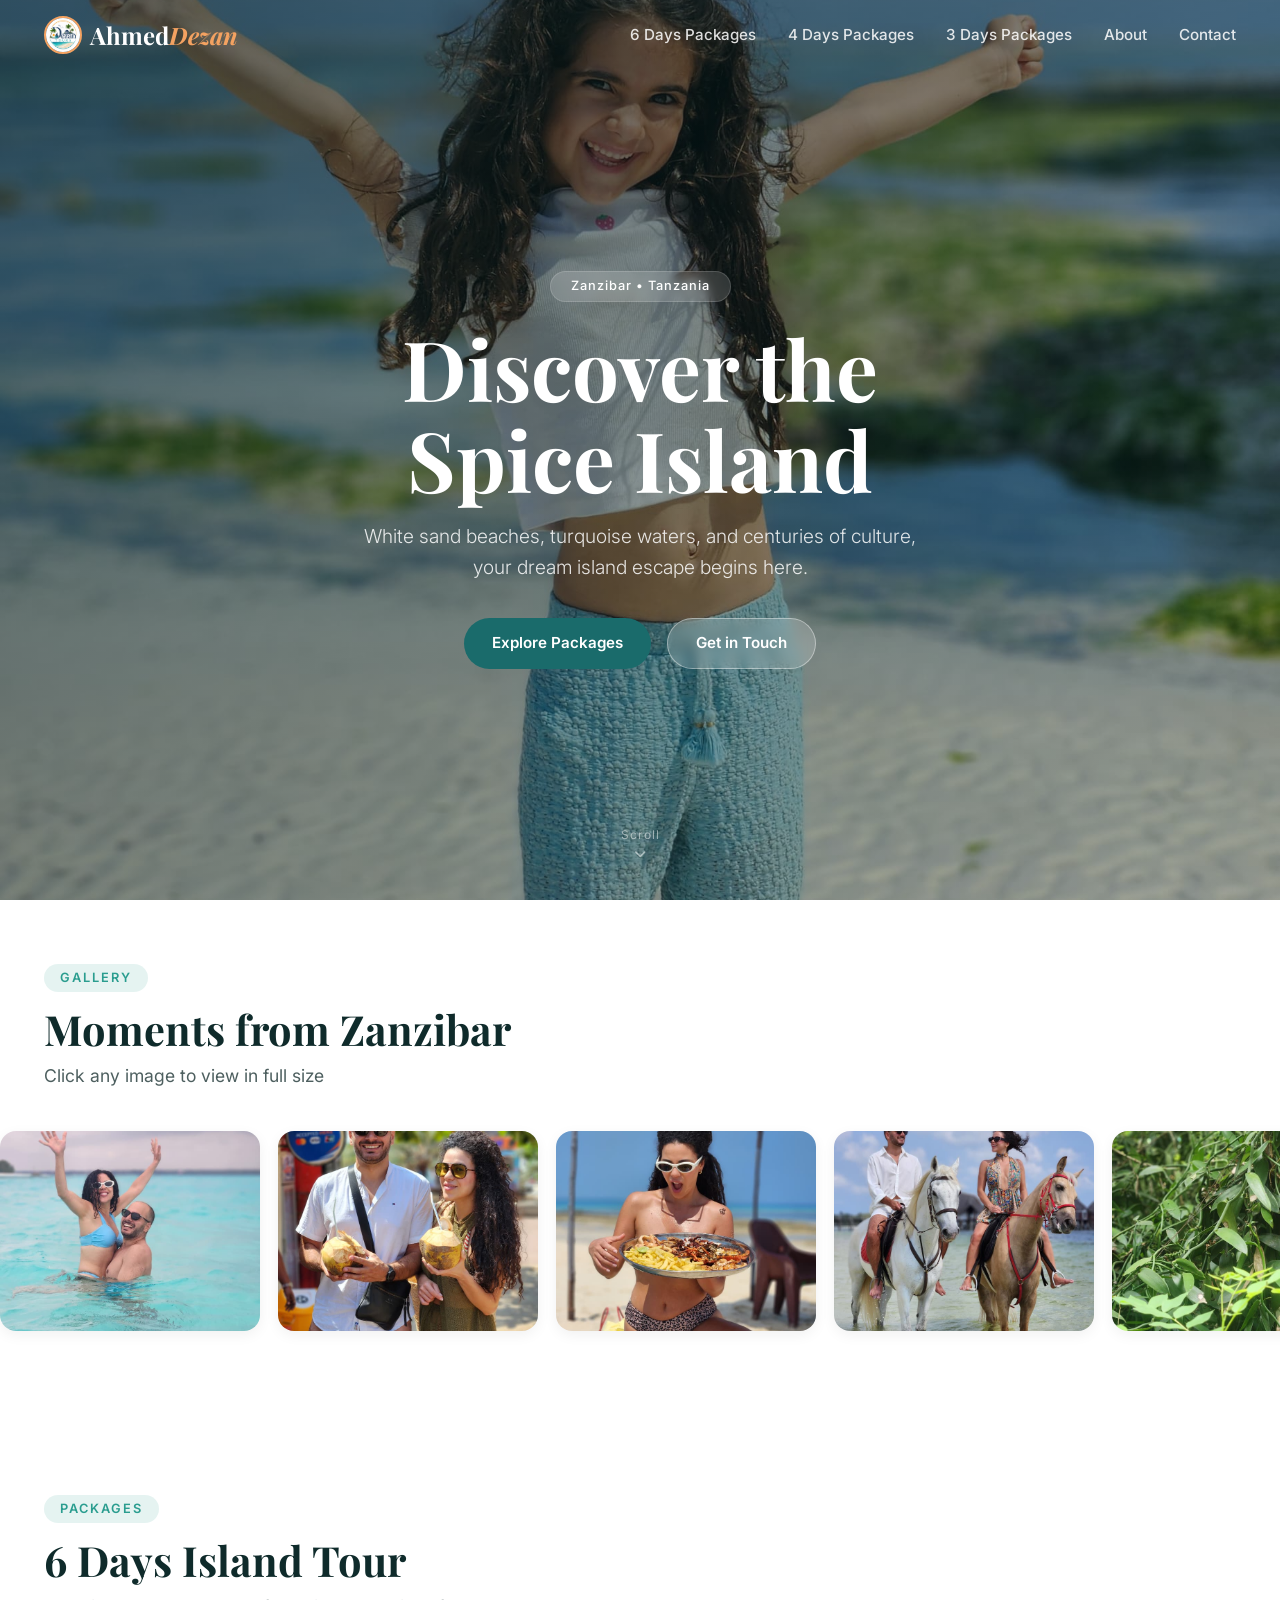
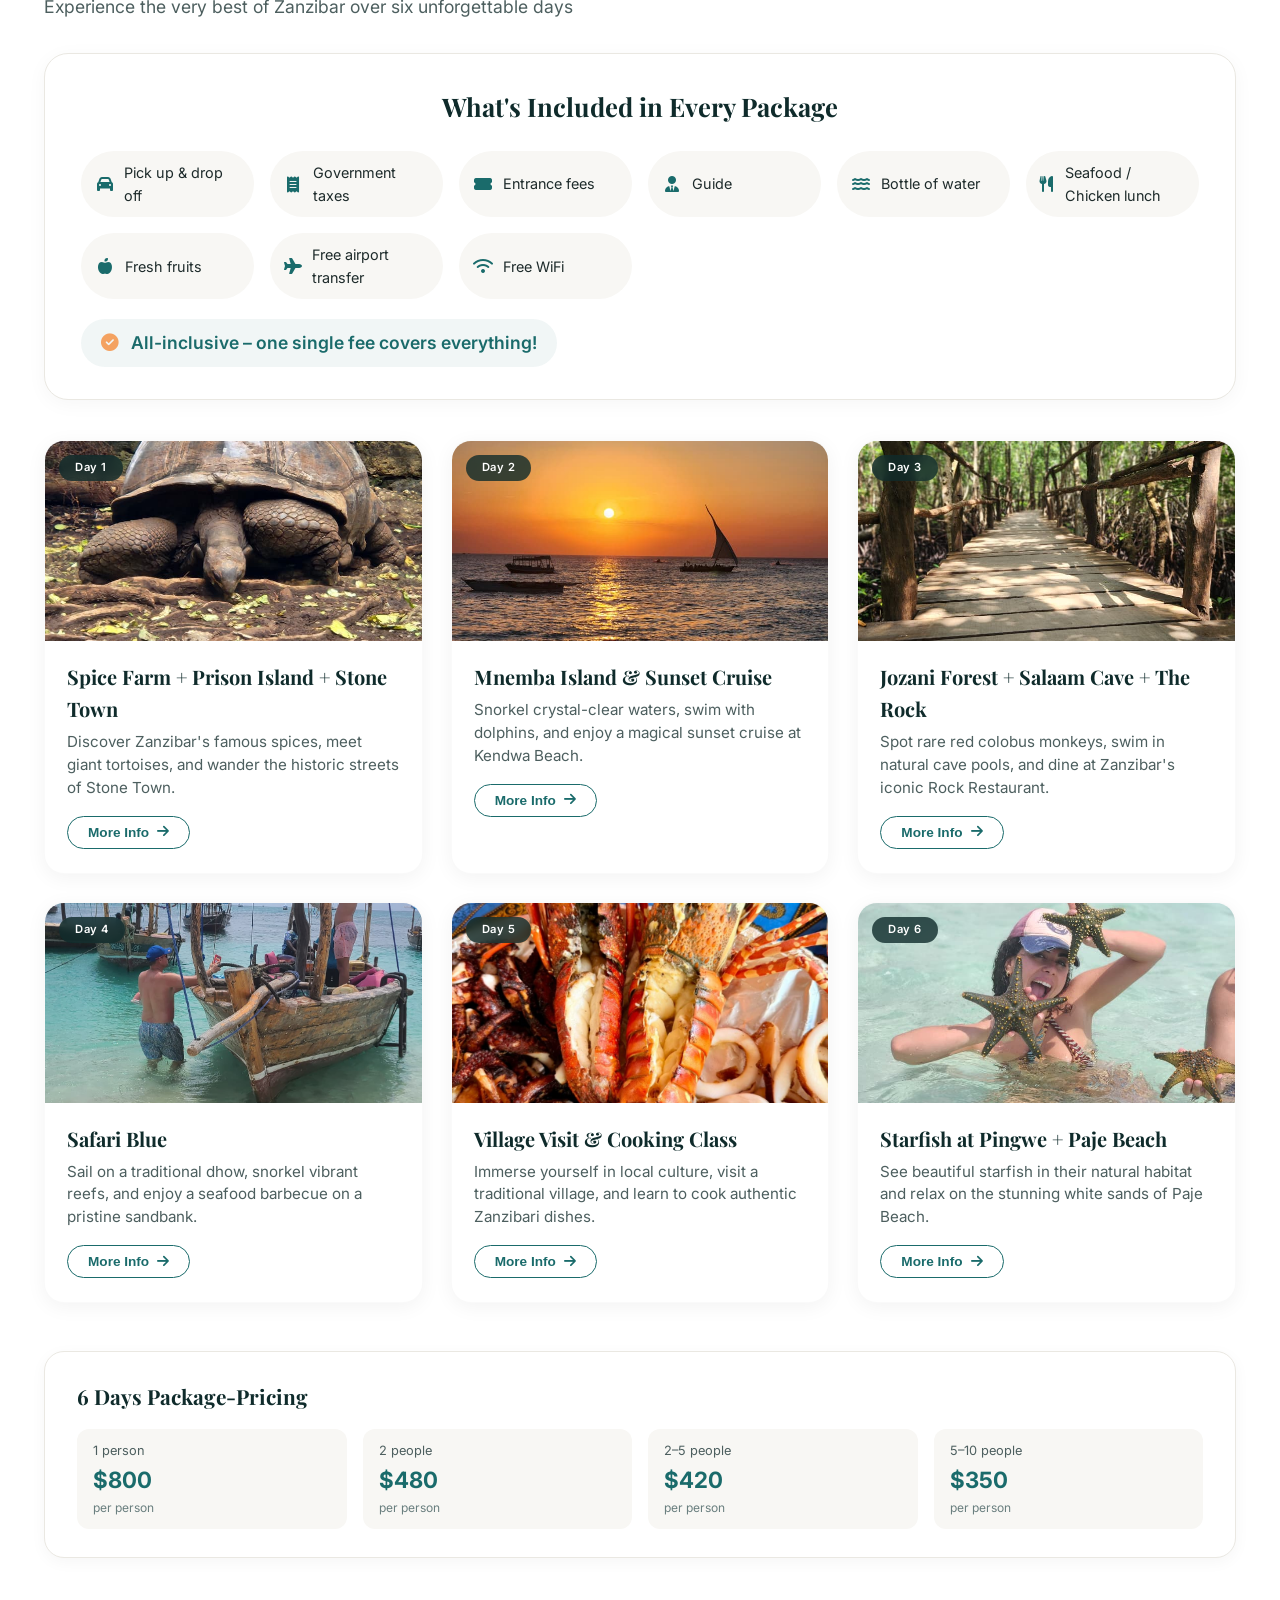
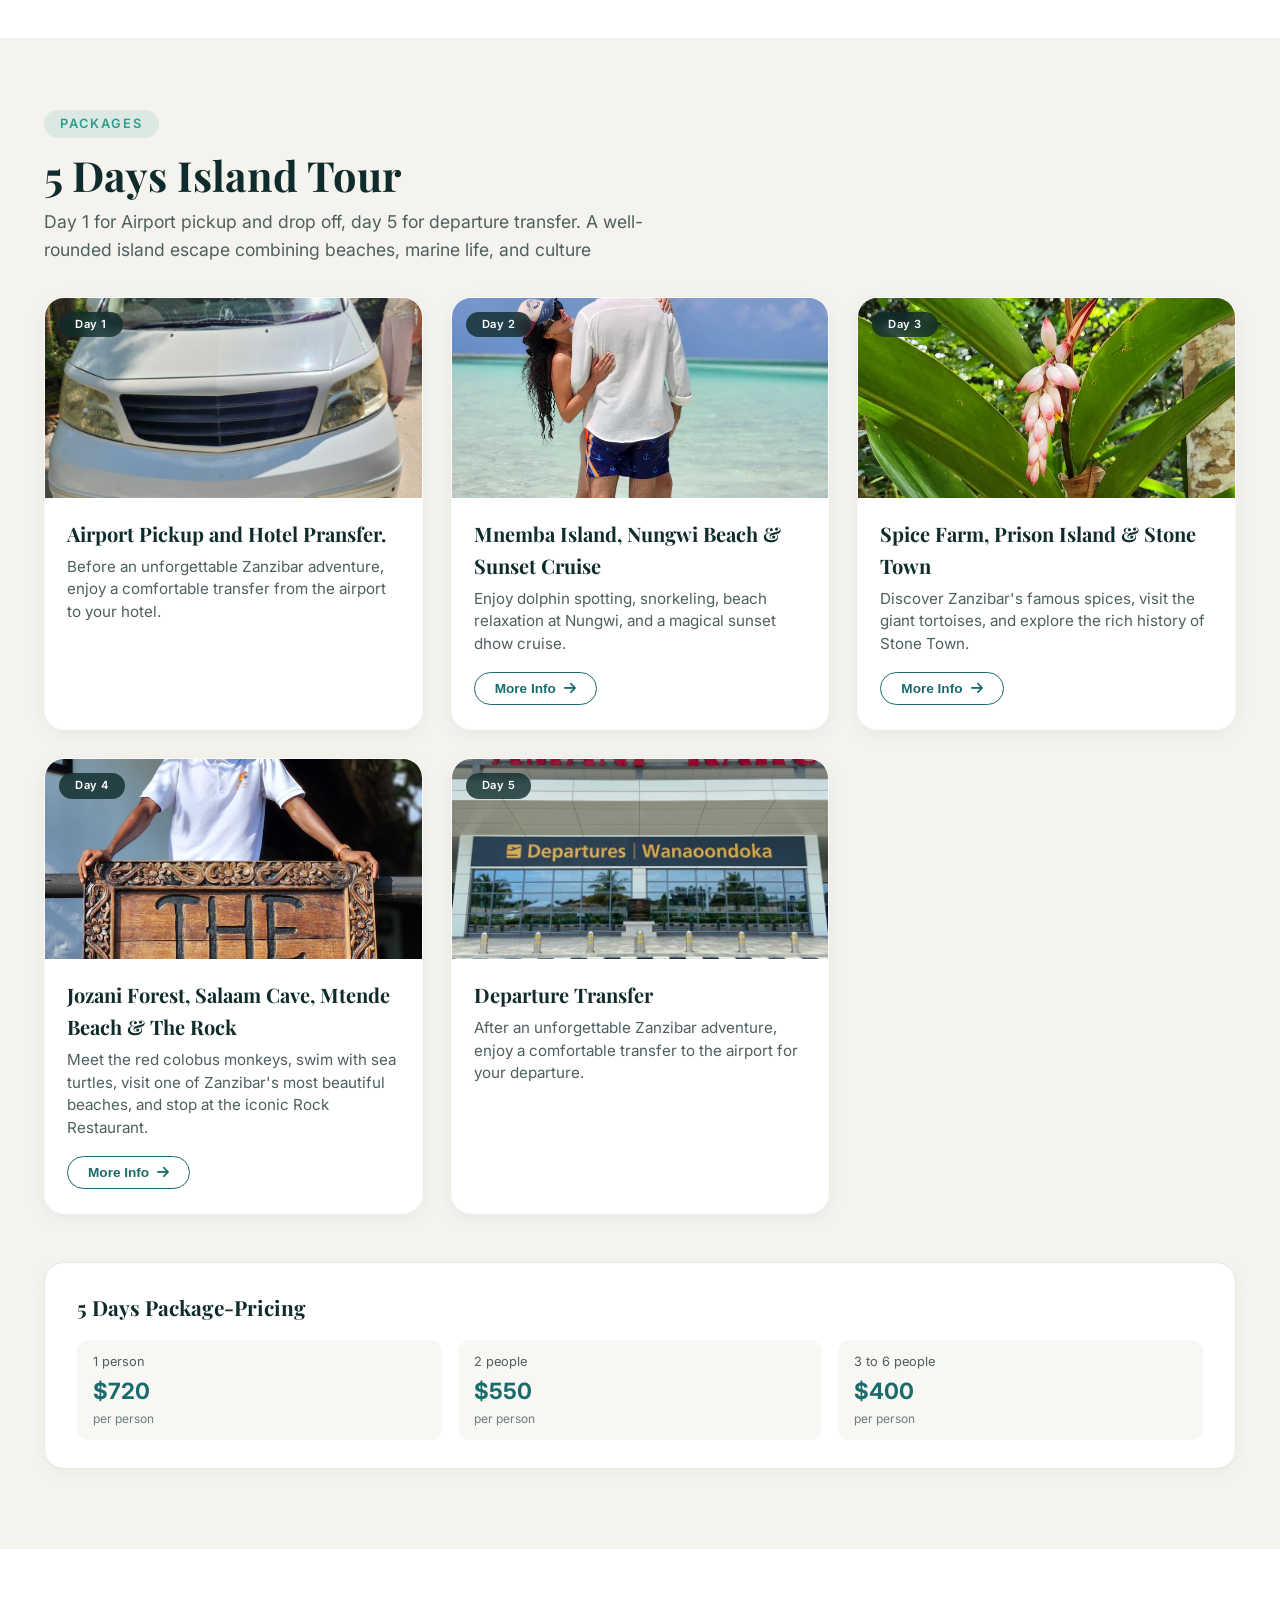
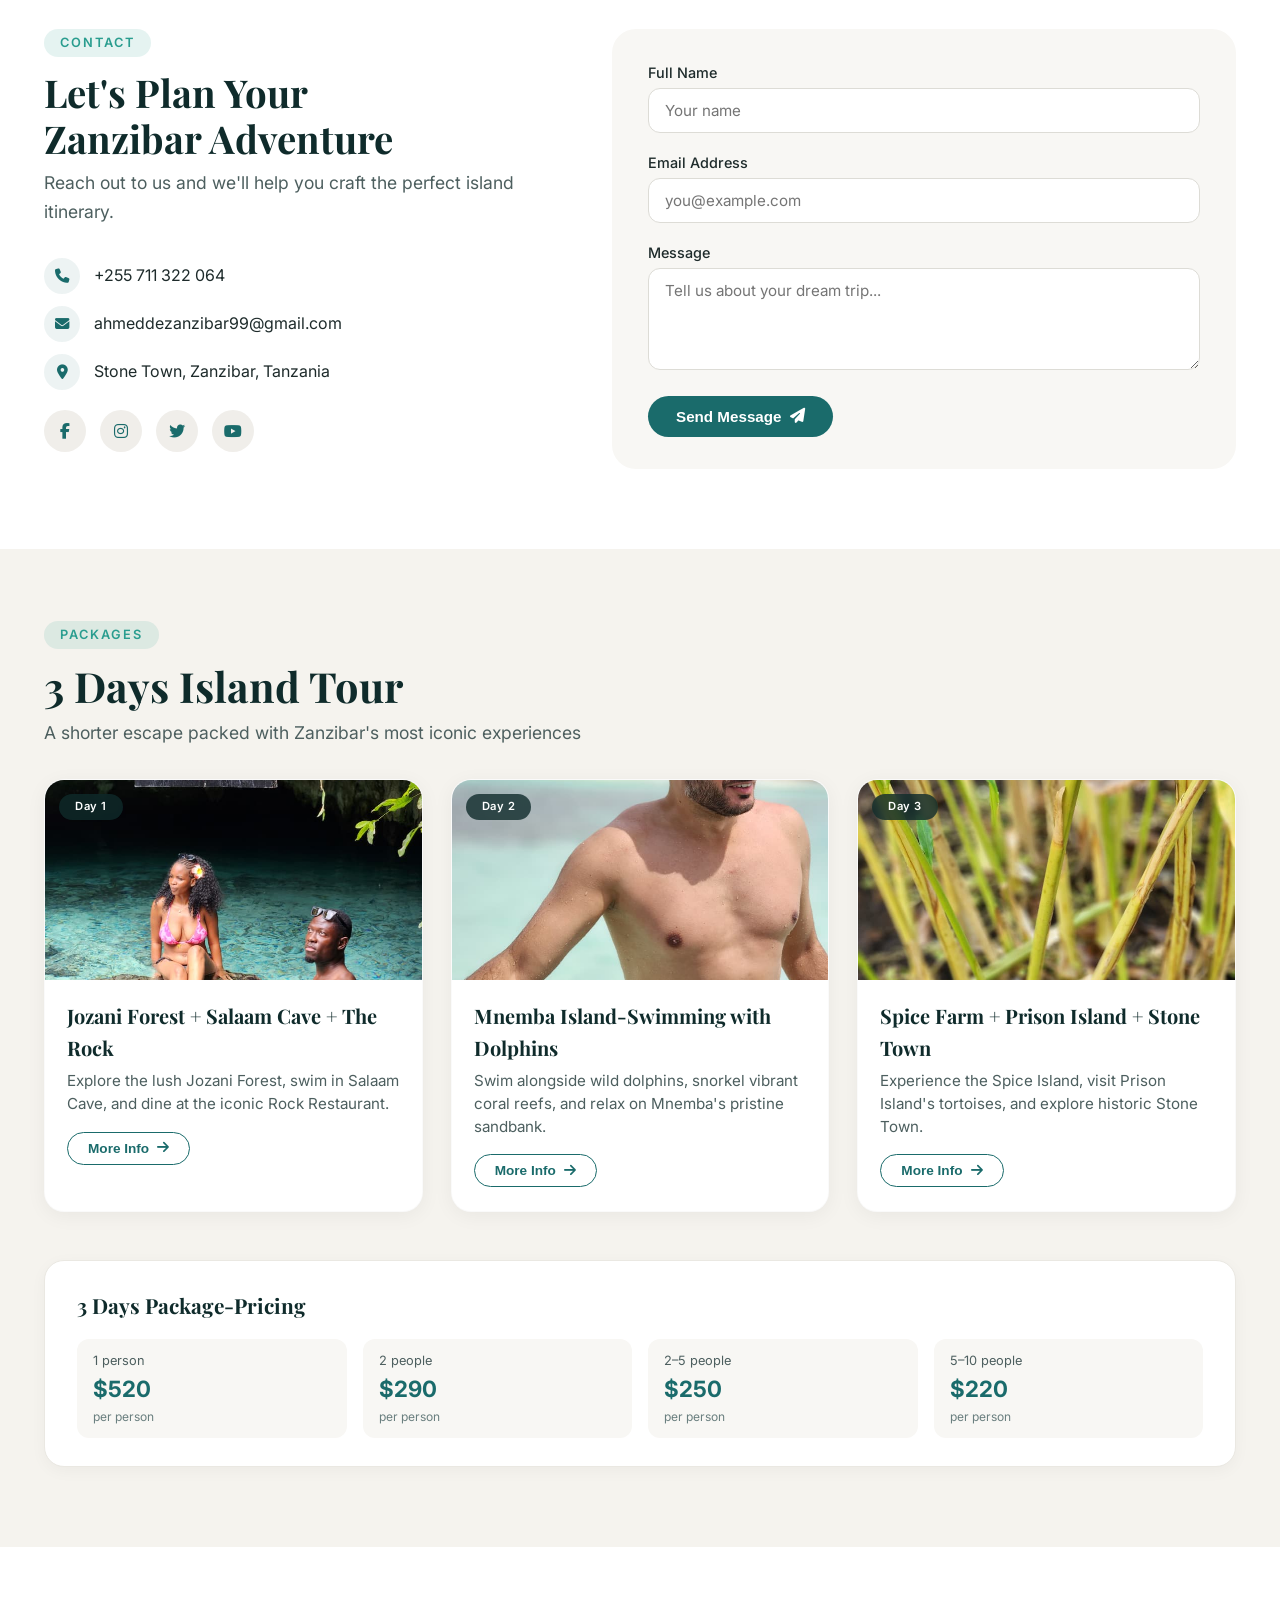
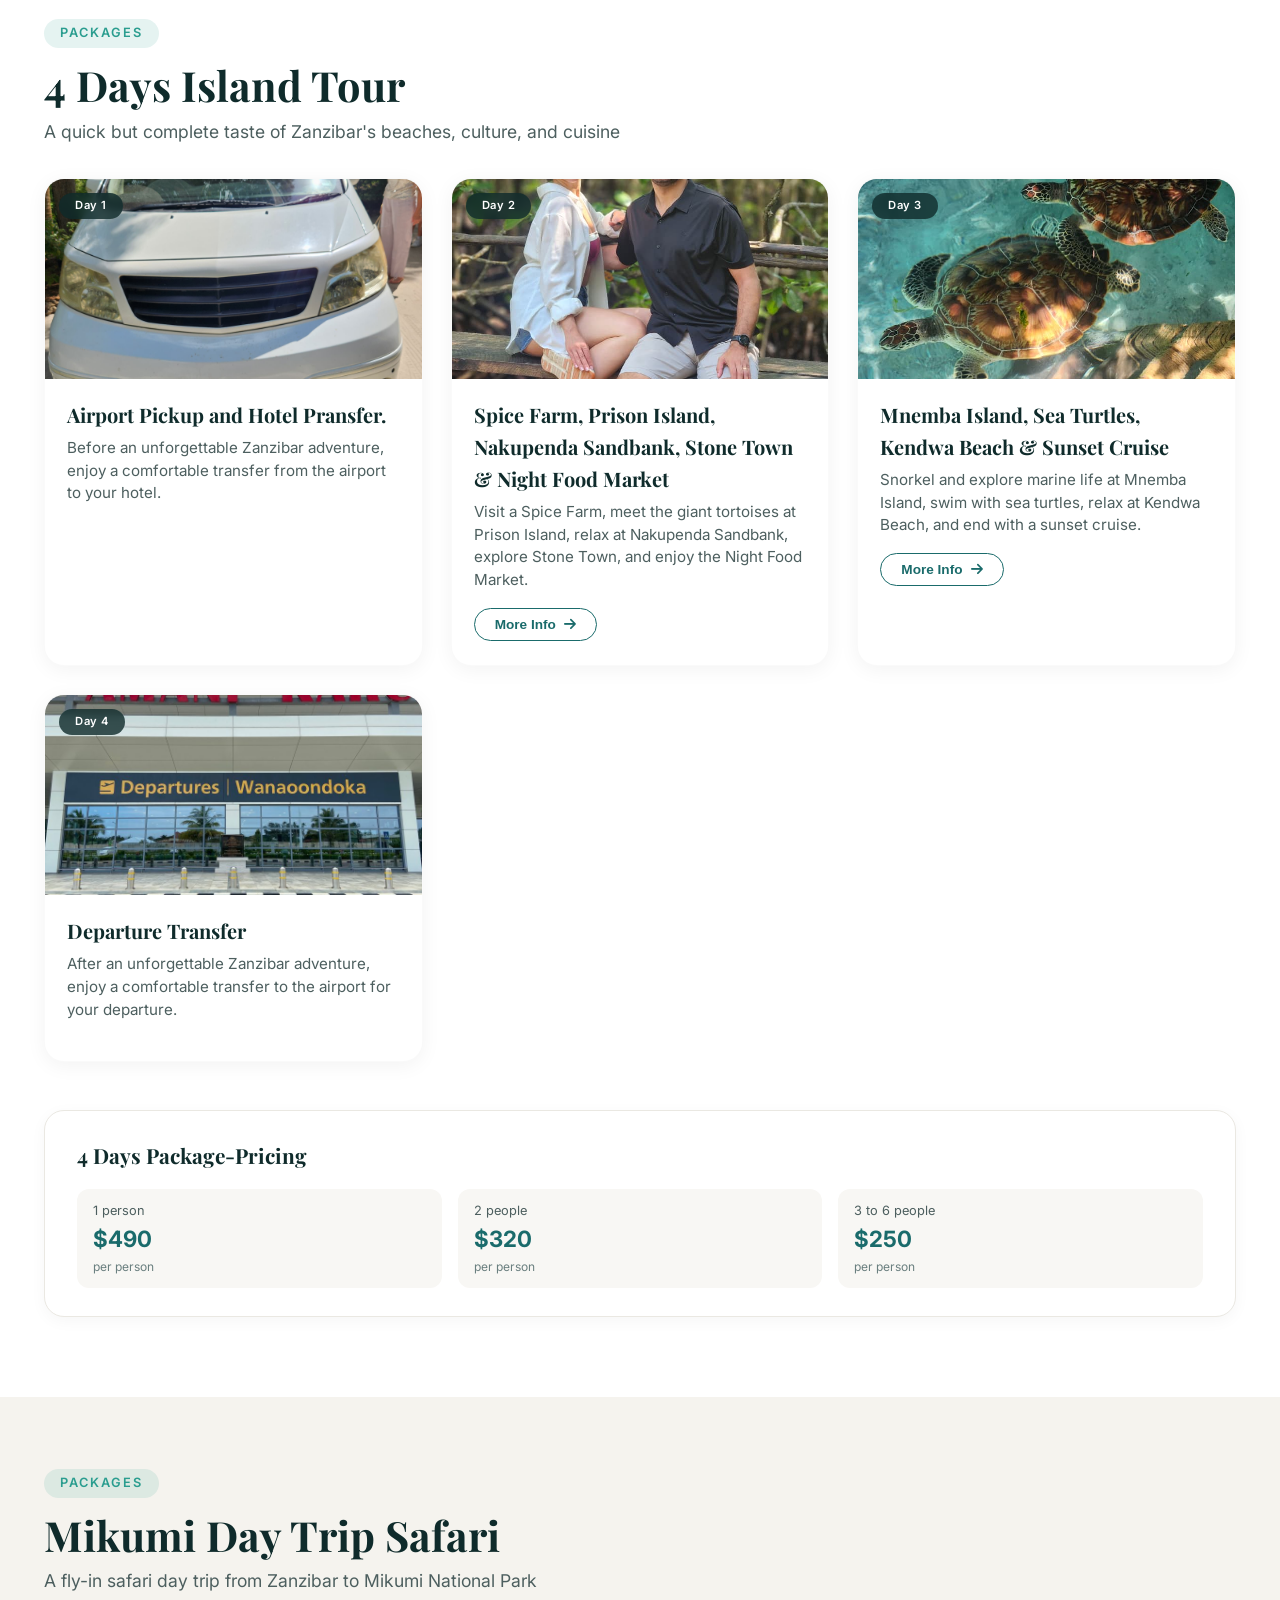
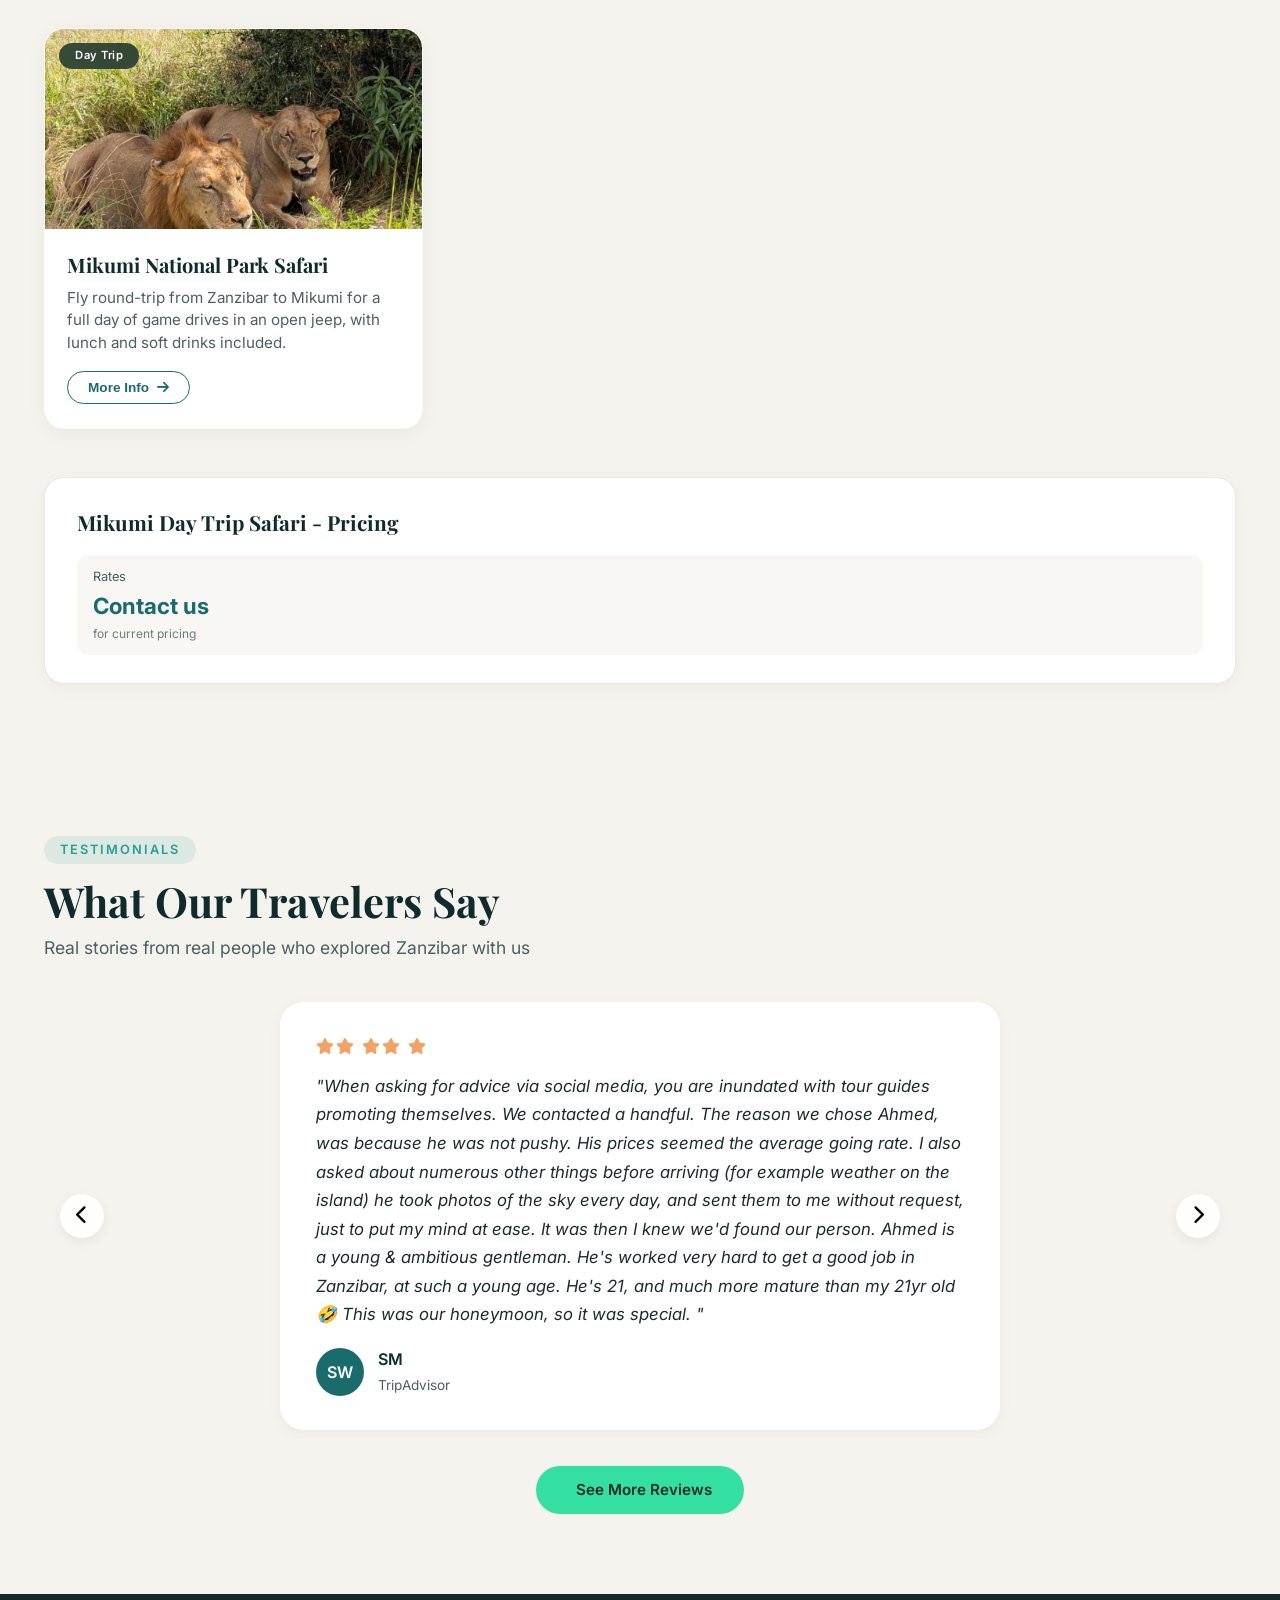
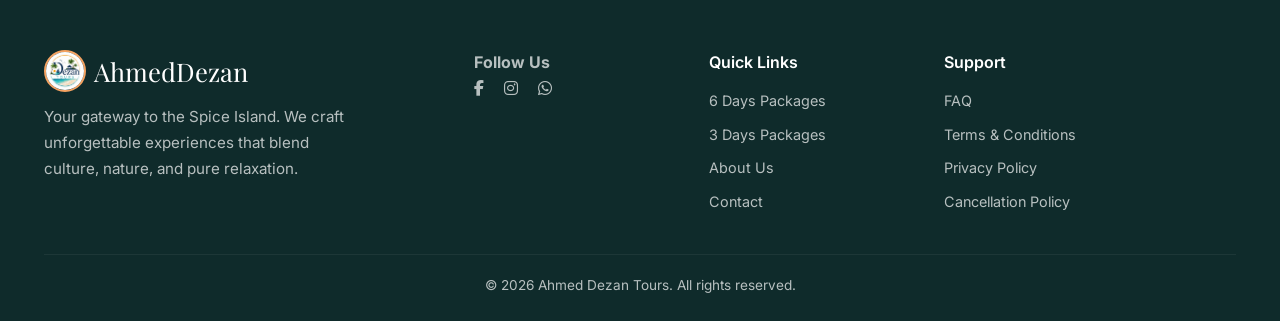
==== commit 1ccad61e: "socials" ====
--- a/index.html
+++ b/index.html
@@ -292,7 +292,7 @@
 
         <!-- Pricing Table 6 Days -->
         <div class="pricing-table">
-          <h4>6 Days Package — Pricing</h4>
+          <h4>6 Days Package-Pricing</h4>
           <div class="pricing-grid">
             <div class="pricing-item">
               <span>1 person</span> <strong>$800</strong>
@@ -435,7 +435,7 @@
 
         <!-- Pricing Table 5 Days -->
         <div class="pricing-table">
-          <h4>5 Days Package — Pricing</h4>
+          <h4>5 Days Package-Pricing</h4>
           <div class="pricing-grid">
             <div class="pricing-item">
               <span>1 person</span> <strong>$720</strong>
@@ -567,7 +567,7 @@
             </div>
             <div class="package-body">
               <h3 class="package-title">
-                Mnemba Island — Swimming with Dolphins
+                Mnemba Island-Swimming with Dolphins
               </h3>
               <p class="package-desc">
                 Swim alongside wild dolphins, snorkel vibrant coral reefs, and
@@ -608,7 +608,7 @@
 
         <!-- Pricing Table 3 Days -->
         <div class="pricing-table">
-          <h4>3 Days Package — Pricing</h4>
+          <h4>3 Days Package-Pricing</h4>
           <div class="pricing-grid">
             <div class="pricing-item">
               <span>1 person</span> <strong>$520</strong>
@@ -729,7 +729,7 @@
 
         <!-- Pricing Table 4 Days -->
         <div class="pricing-table">
-          <h4>4 Days Package — Pricing</h4>
+          <h4>4 Days Package-Pricing</h4>
           <div class="pricing-grid">
             <div class="pricing-item">
               <span>1 person</span> <strong>$490</strong>
@@ -781,7 +781,7 @@
 
         <!-- Pricing Note -->
         <div class="pricing-table">
-          <h4>Mikumi Day Trip Safari — Pricing</h4>
+          <h4>Mikumi Day Trip Safari - Pricing</h4>
           <div class="pricing-grid">
             <div class="pricing-item">
               <span>Rates</span> <strong>Contact us</strong>
@@ -924,6 +924,24 @@
               experiences that blend culture, nature, and pure relaxation.
             </p>
           </div>
+          <div class="socials">
+            <h4>Follow Us</h4>
+            <div class="social-icons" style="display: flex; gap: 20px">
+              <a
+                href="https://www.facebook.com/people/Ahmed-De-Zanzibar/61563605572664/?mibextid=ZbWKwL"
+                aria-label="Facebook"
+                ><i class="fab fa-facebook-f"></i
+              ></a>
+              <a
+                href="https://www.instagram.com/ahmed_dezanzibar?igsh=MXZ1Z2IxaXFvMHpibA%3D%3D"
+                aria-label="Instagram"
+                ><i class="fab fa-instagram"></i
+              ></a>
+              <a href="https://wa.me/255711322064" aria-label="Whatsapp"
+                ><i class="fab fa-whatsapp"></i
+              ></a>
+            </div>
+          </div>
           <div class="footer-links">
             <h4>Quick Links</h4>
             <ul>
@@ -944,14 +962,14 @@
               </li>
             </ul>
           </div>
-          <div class="footer-newsletter">
+          <!-- <div class="footer-newsletter">
             <h4>Stay Inspired</h4>
             <p>Subscribe for travel tips and exclusive offers.</p>
             <form class="footer-form" id="newsletterForm">
               <input type="email" placeholder="Your email" required />
               <button type="submit"><i class="fas fa-arrow-right"></i></button>
             </form>
-          </div>
+          </div> -->
         </div>
         <div class="footer-bottom">
           <p>&copy; 2026 Ahmed Dezan Tours. All rights reserved.</p>
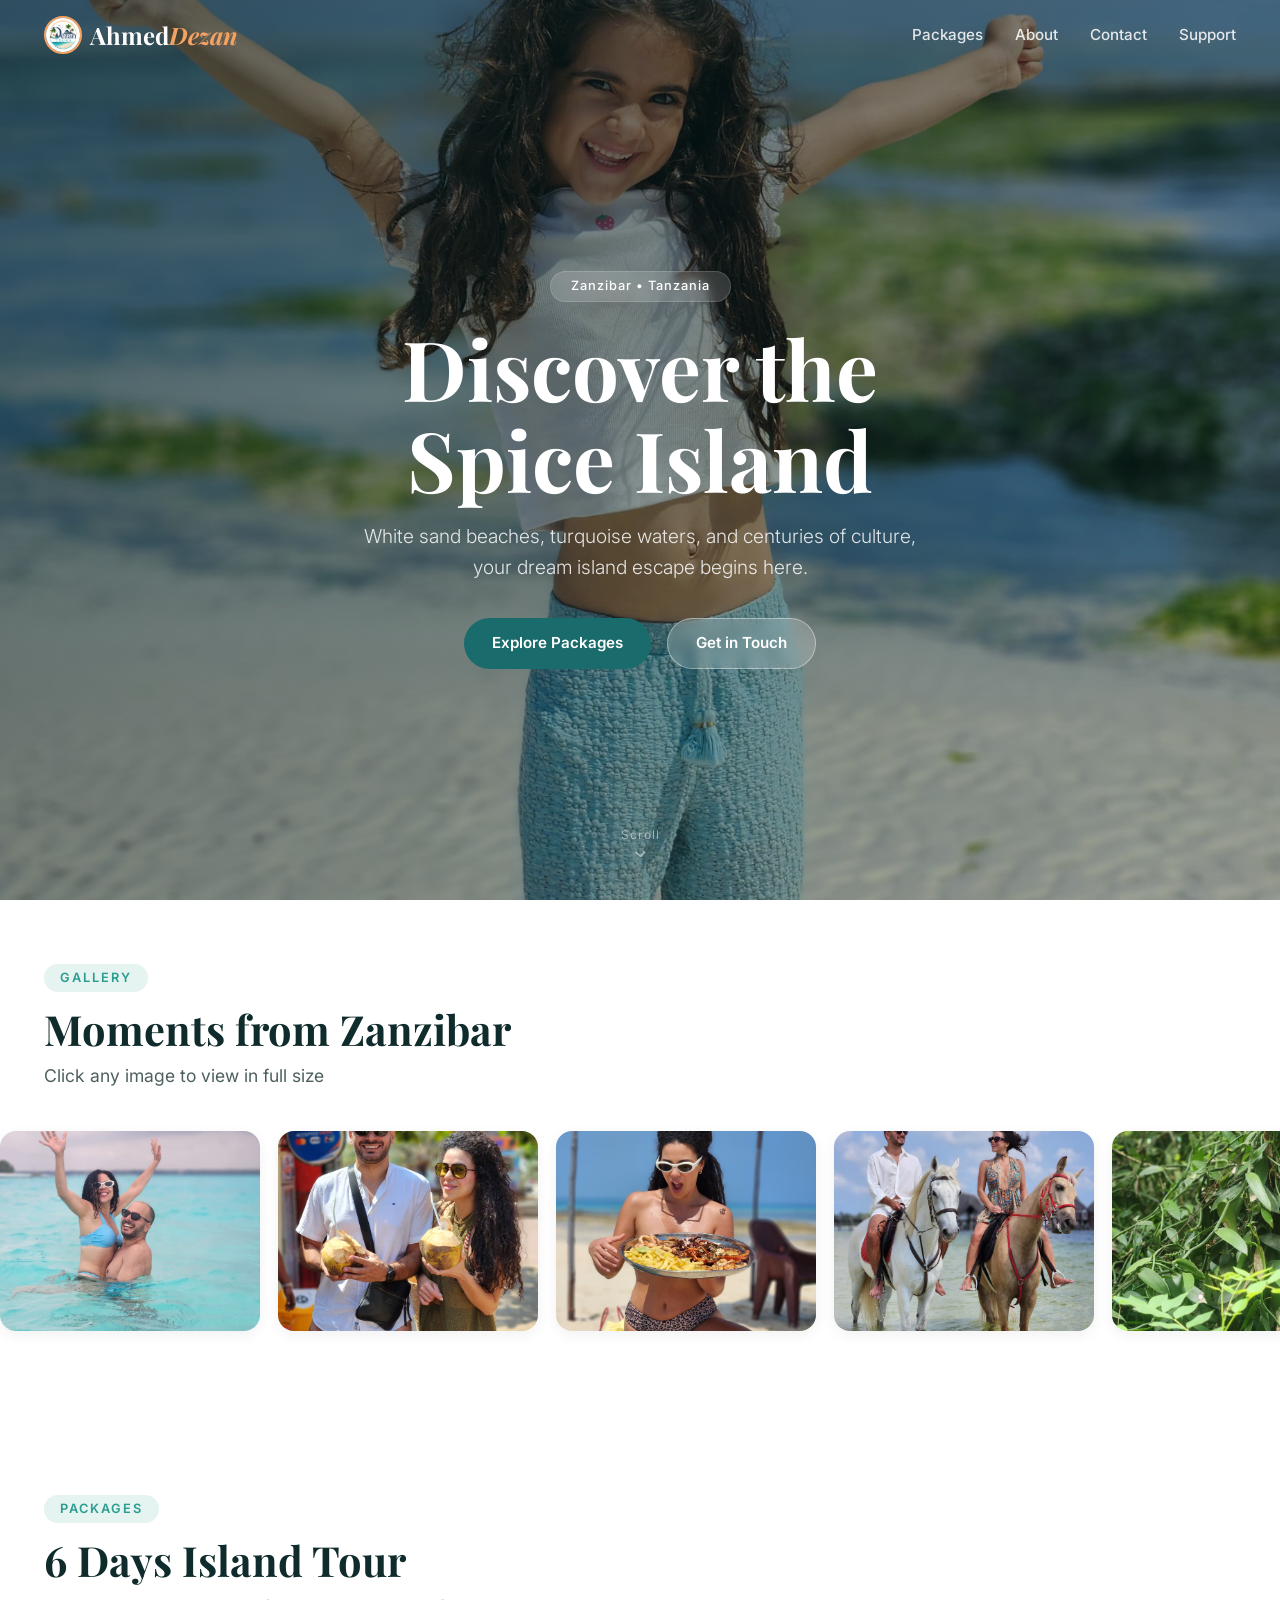
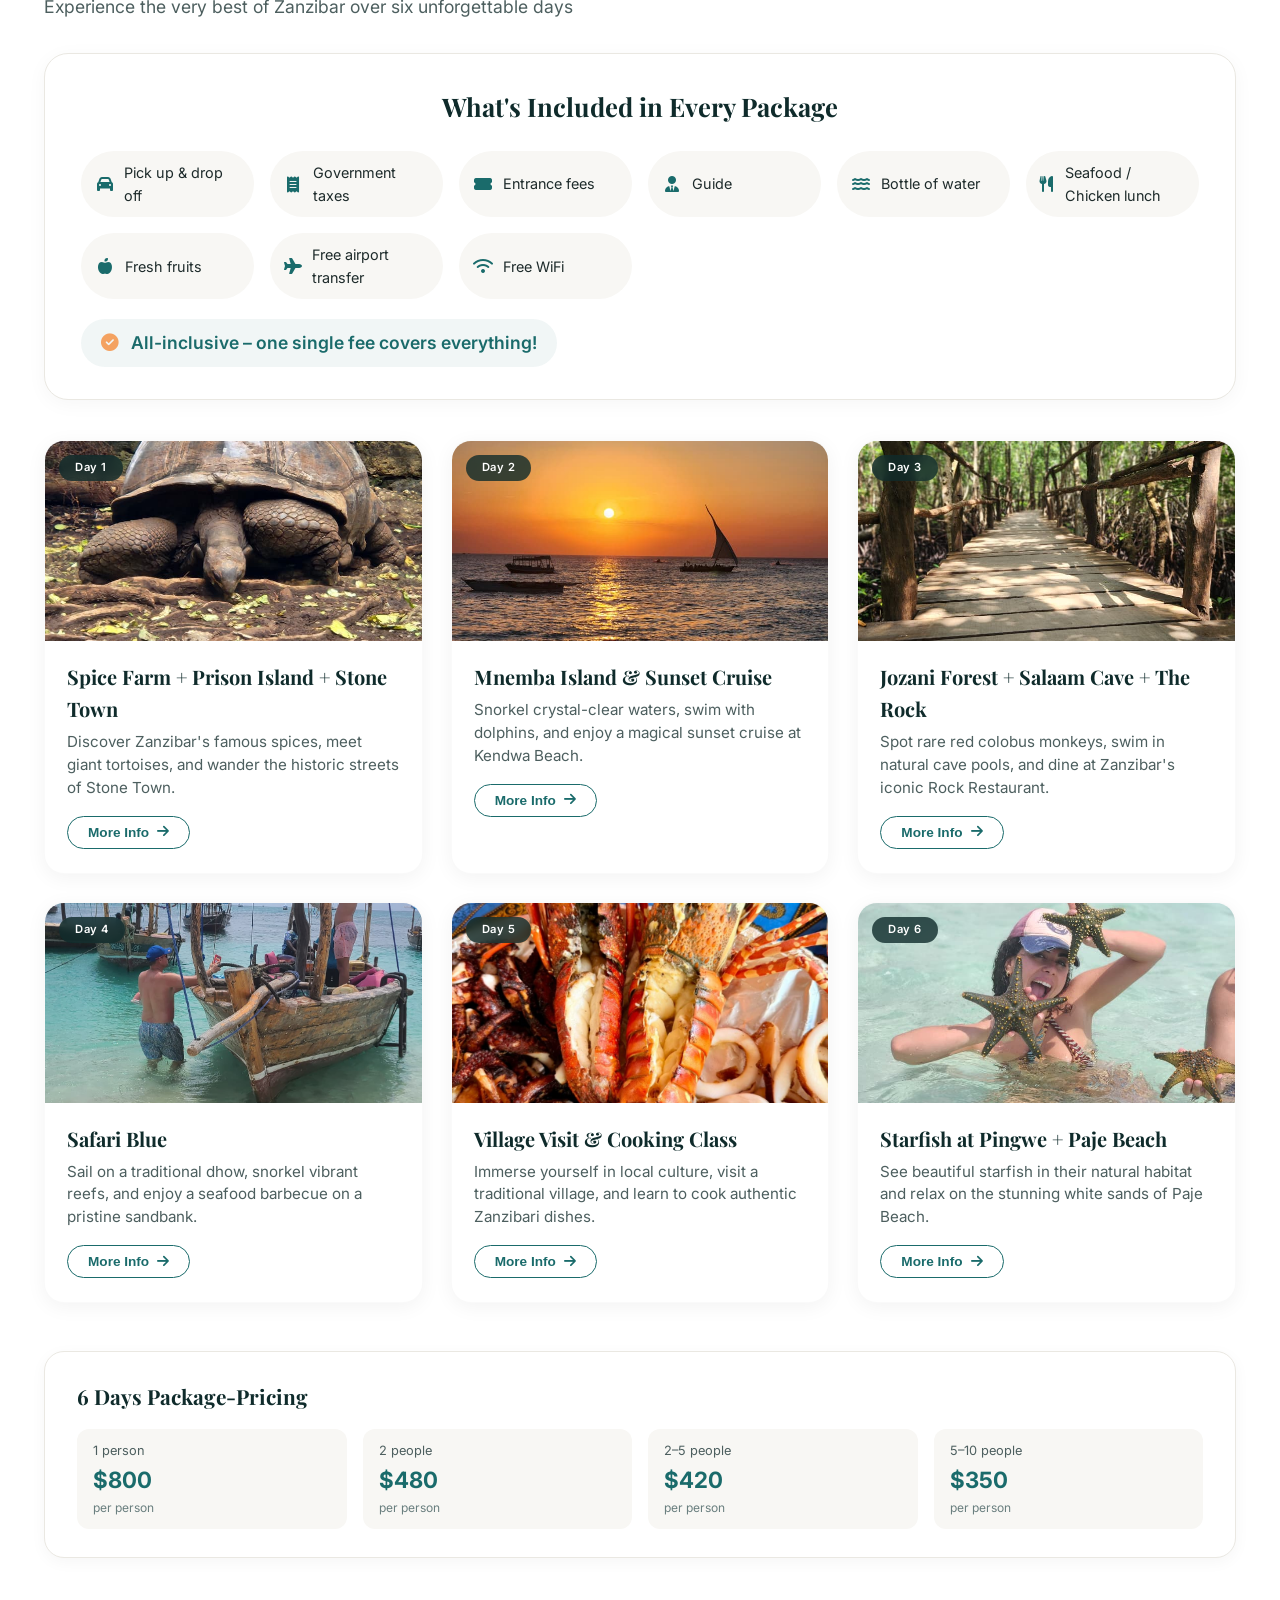
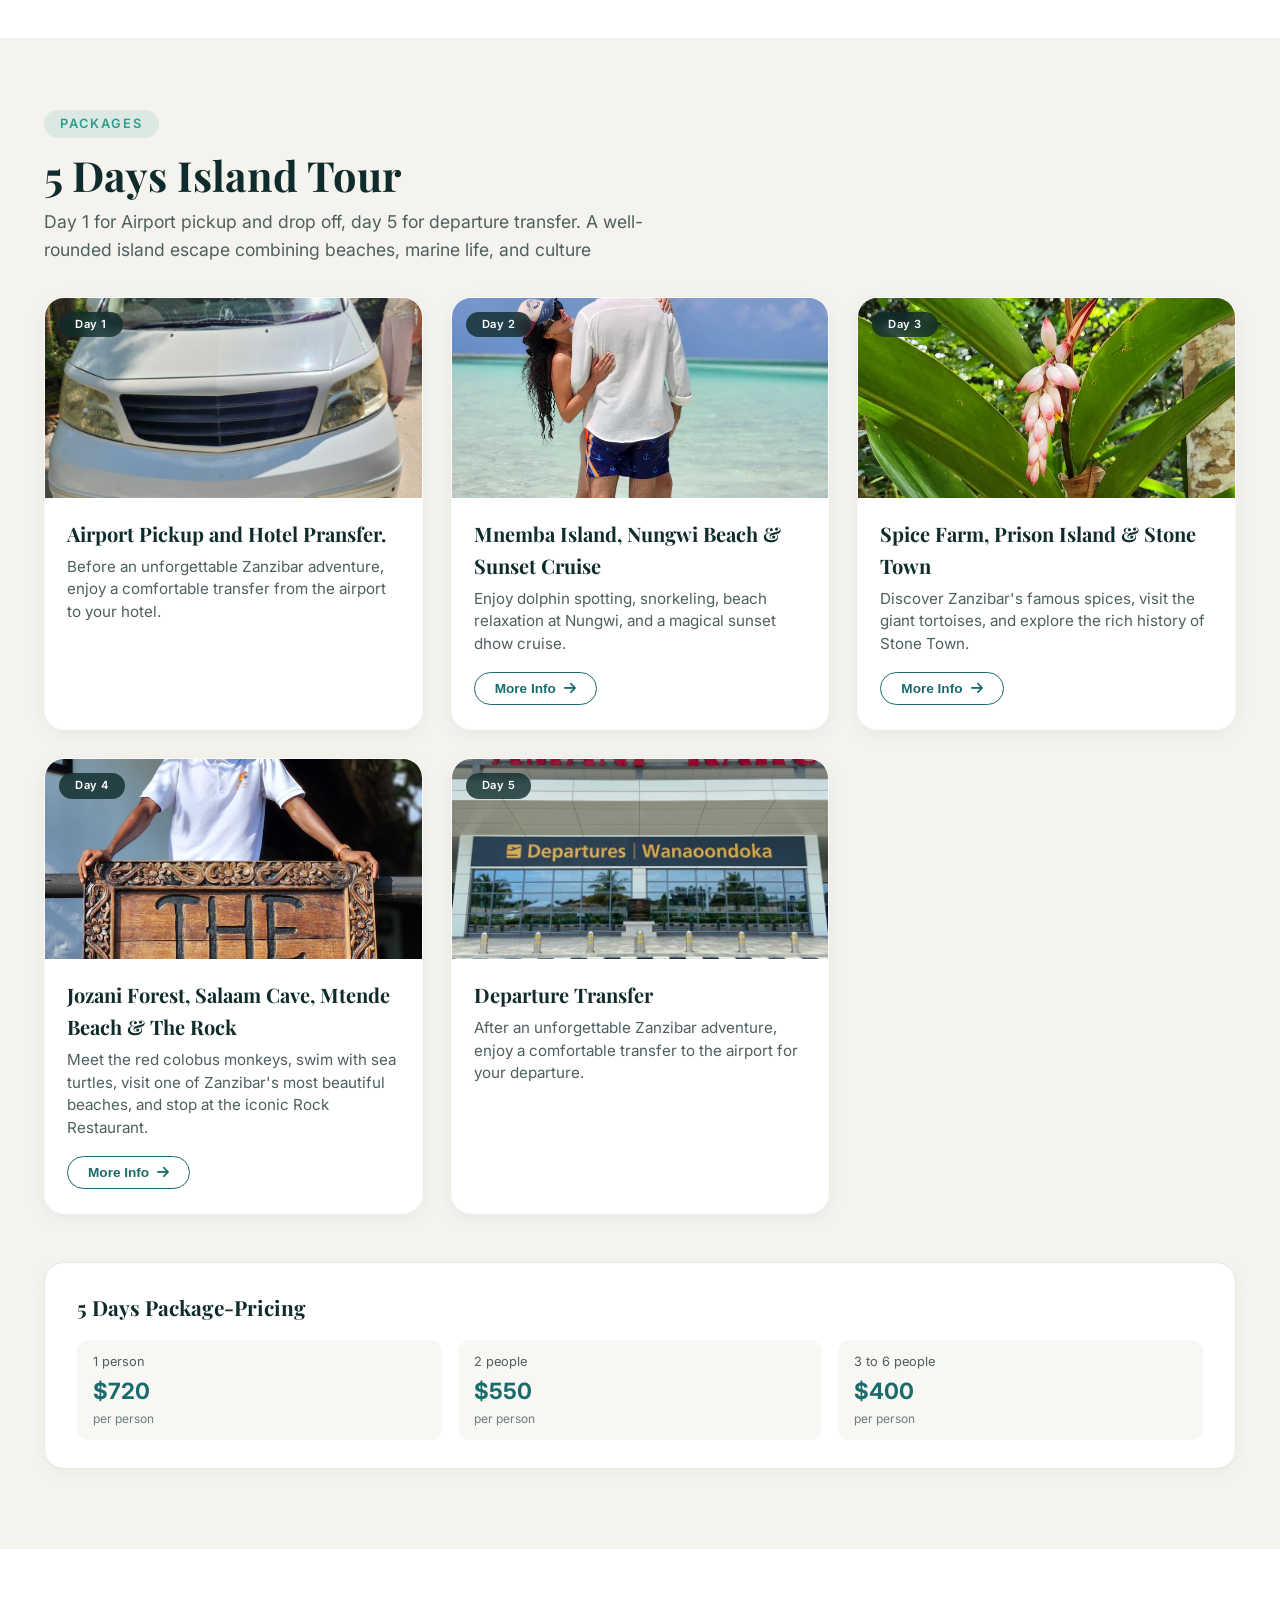
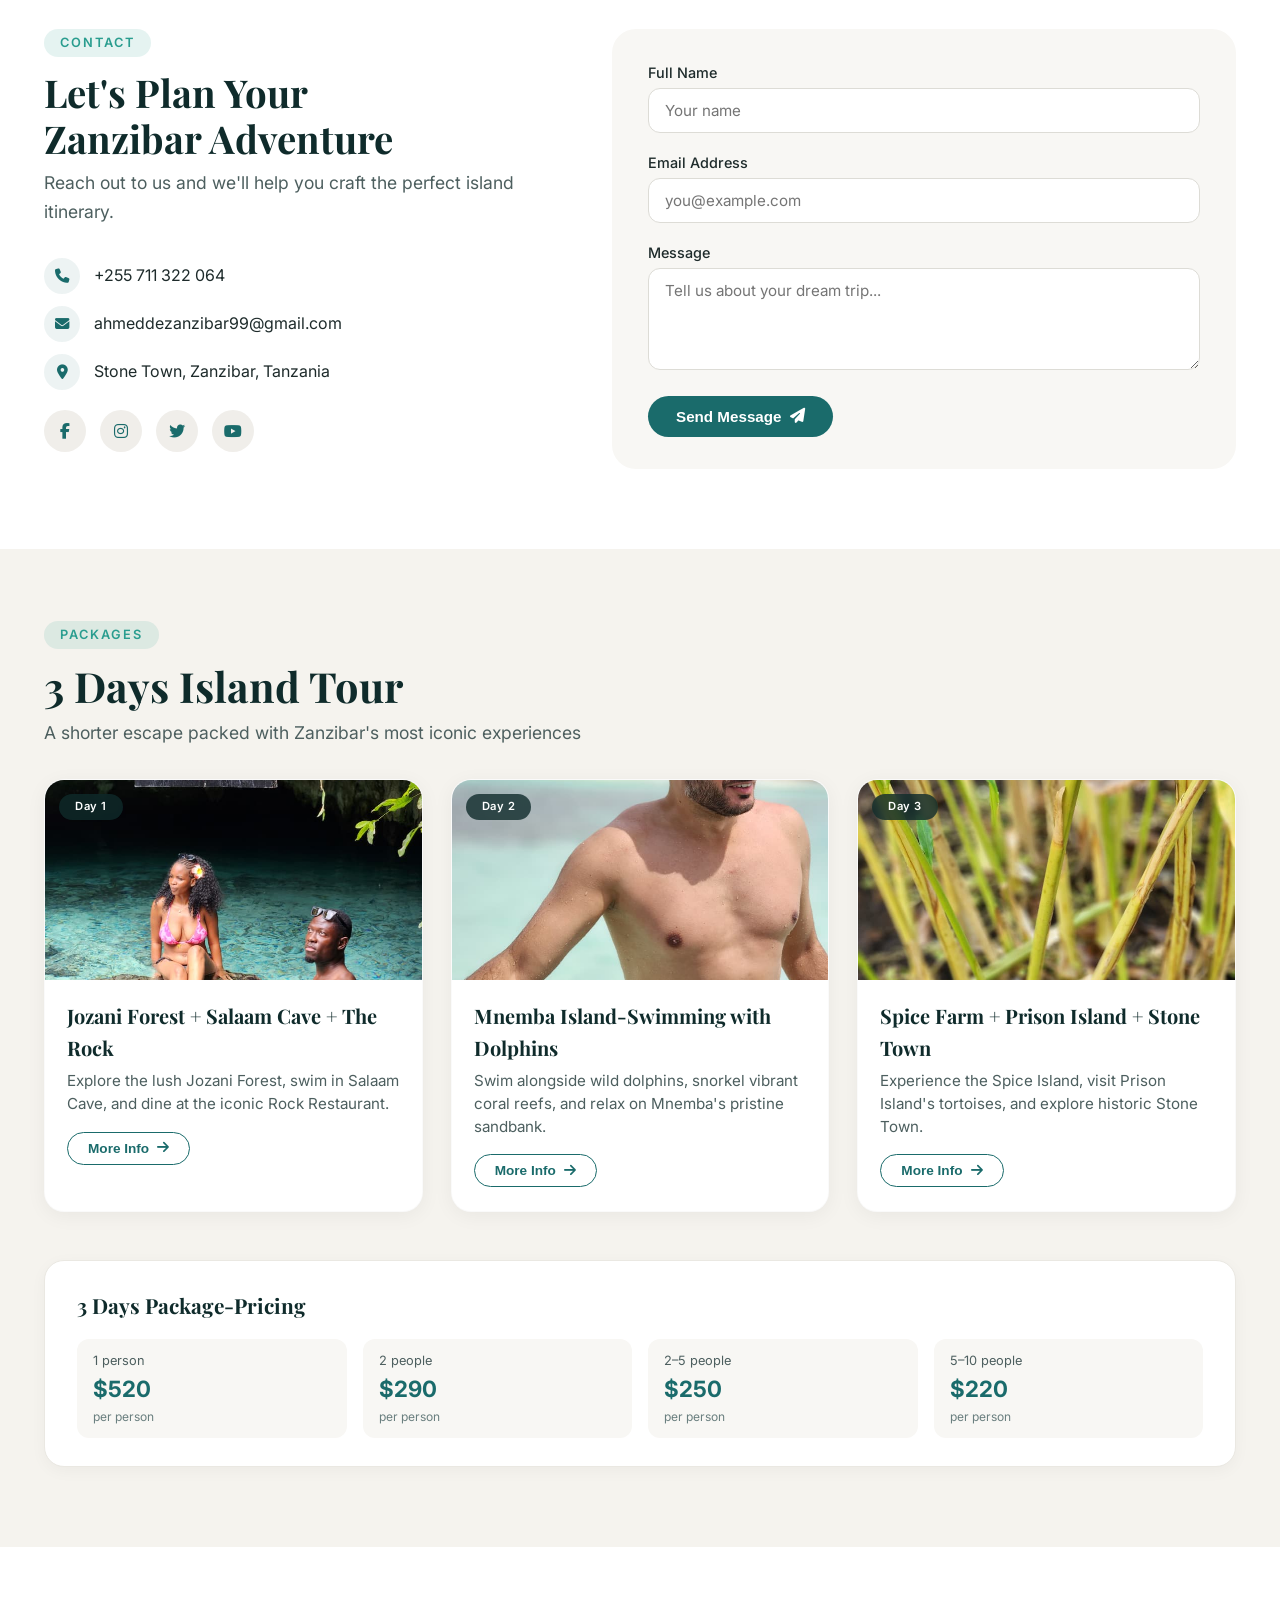
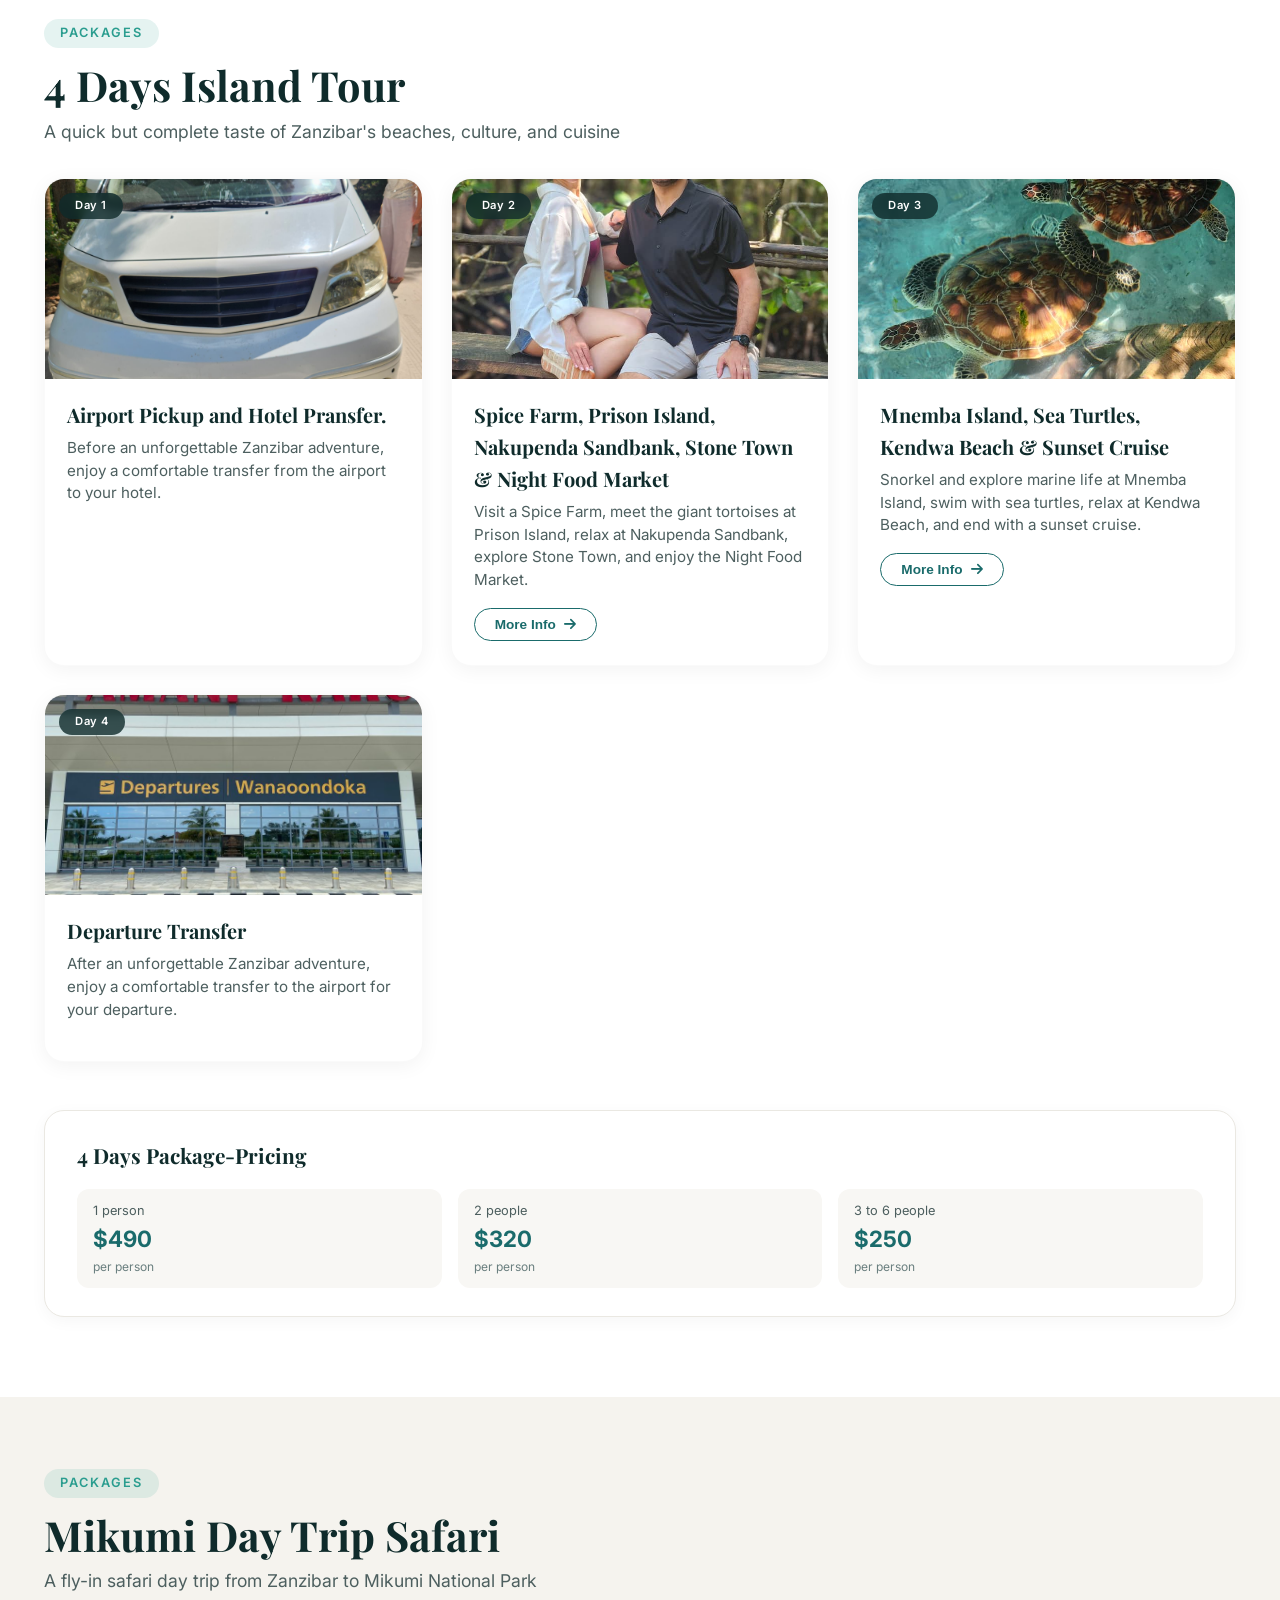
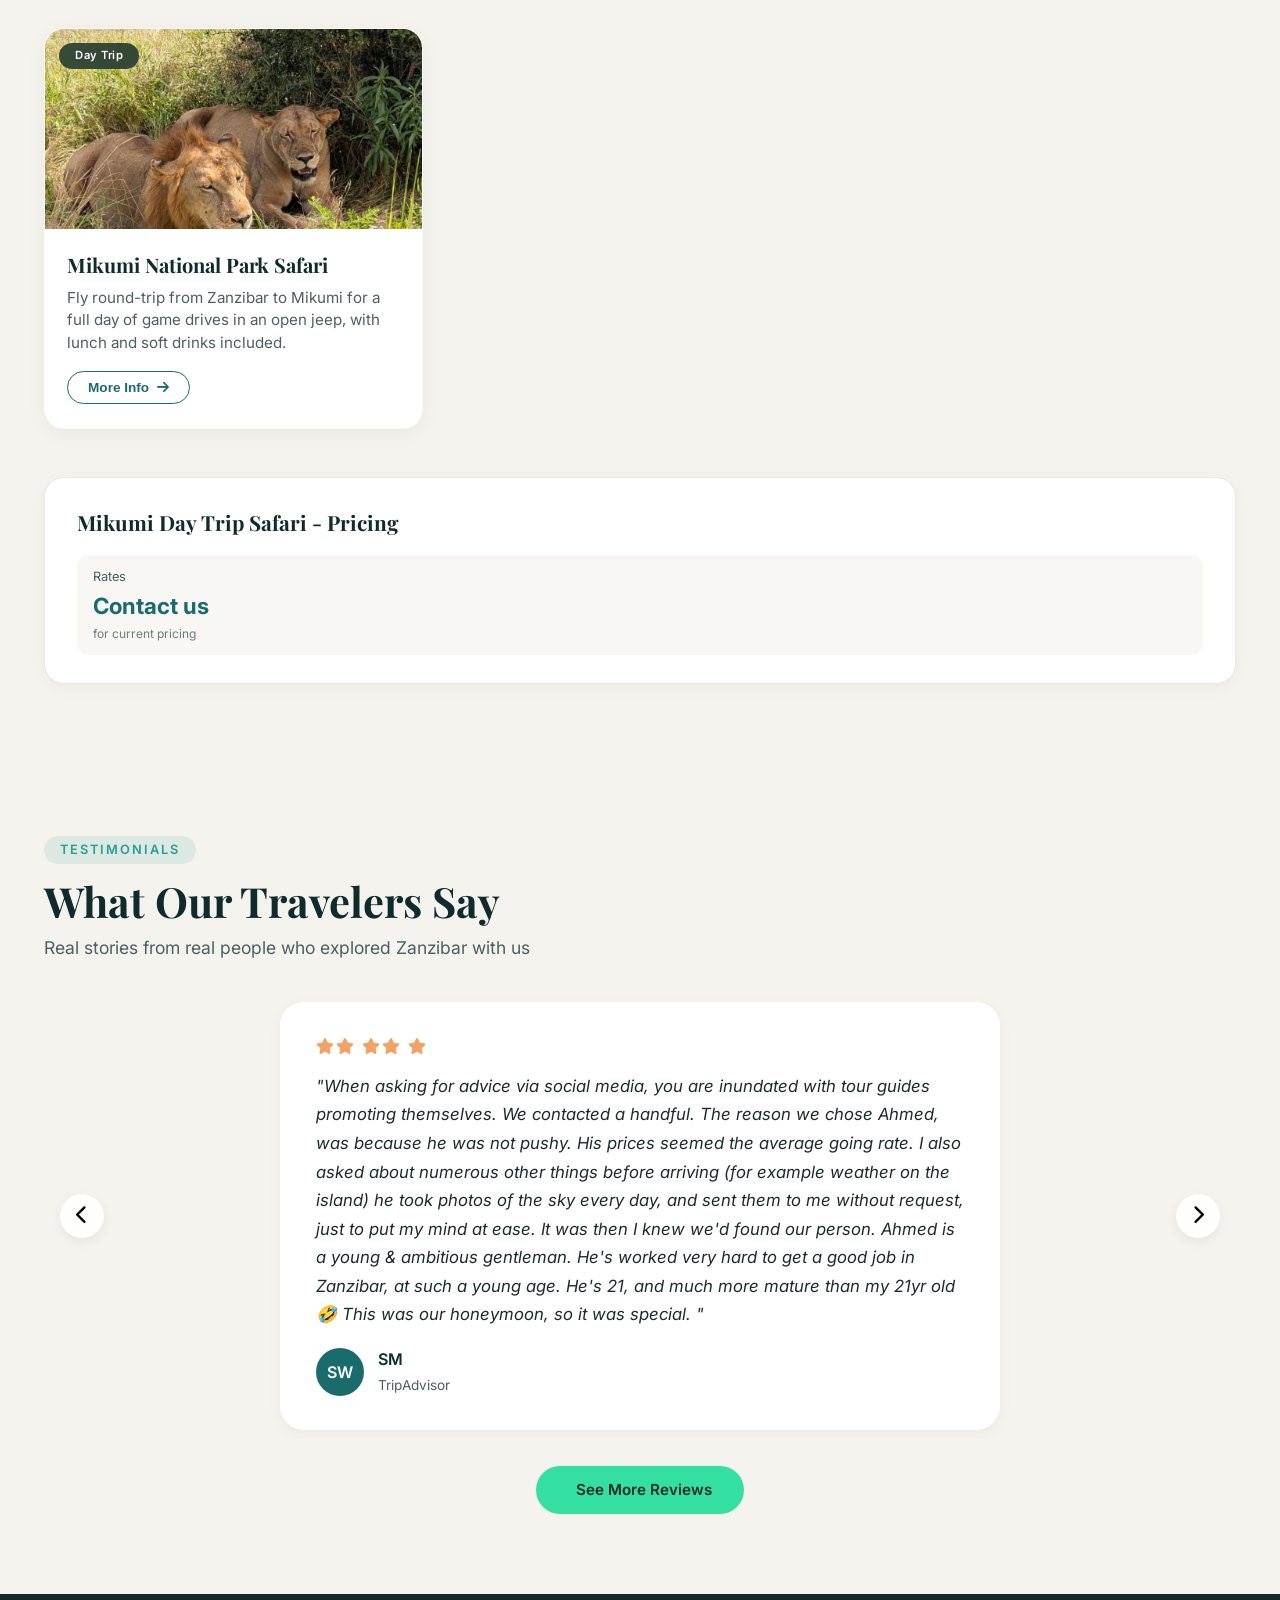
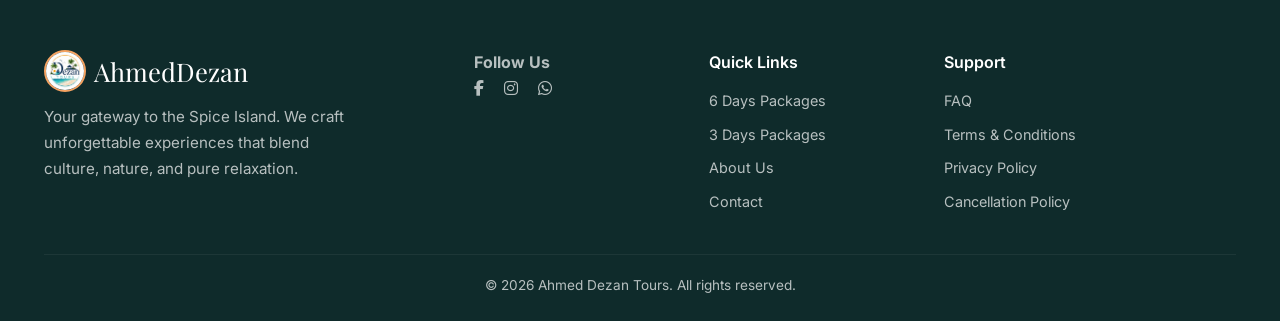
==== commit 0ddfd46b: "nav links" ====
--- a/index.html
+++ b/index.html
@@ -58,14 +58,10 @@
           <i class="fas fa-bars"></i>
         </button>
         <ul class="nav-menu" id="navMenu">
-          <li><a href="#packages-6" class="nav-link">6 Days Packages</a></li>
-          <!-- <li><a href="#packages-5" class="nav-link">5 Days Packages</a></li> -->
-          <li><a href="#packages-4" class="nav-link">4 Days Packages</a></li>
-          <li><a href="#packages-3" class="nav-link">3 Days Packages</a></li>
-          <!-- <li><a href="#mikumi-safari" class="nav-link">Mikumi Safari</a></li> -->
+          <li><a href="#packages-6" class="nav-link">Packages</a></li>
           <li><a href="about.html" class="nav-link">About</a></li>
           <li><a href="contact.html" class="nav-link">Contact</a></li>
-          <!-- <li><a href="support.html" class="nav-link">Support</a></li> -->
+          <li><a href="support.html" class="nav-link">Support</a></li>
         </ul>
       </div>
     </nav>
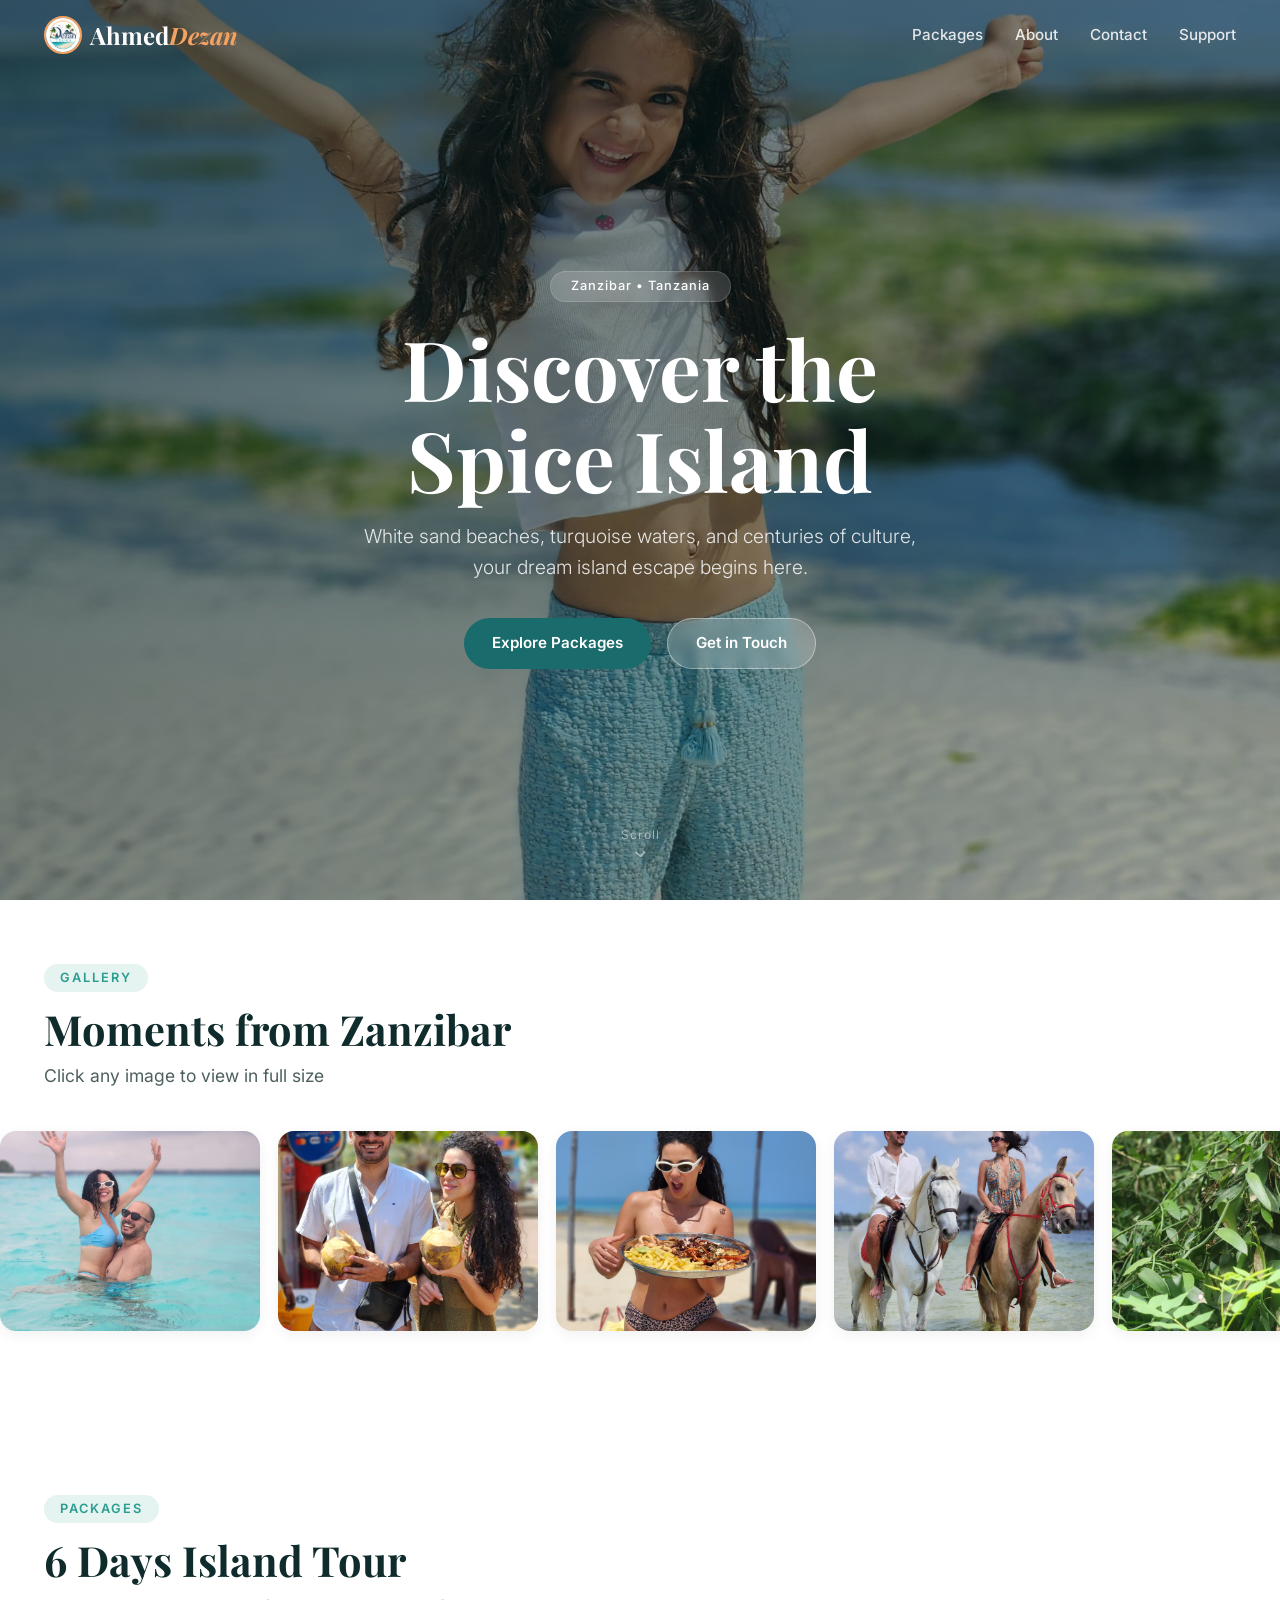
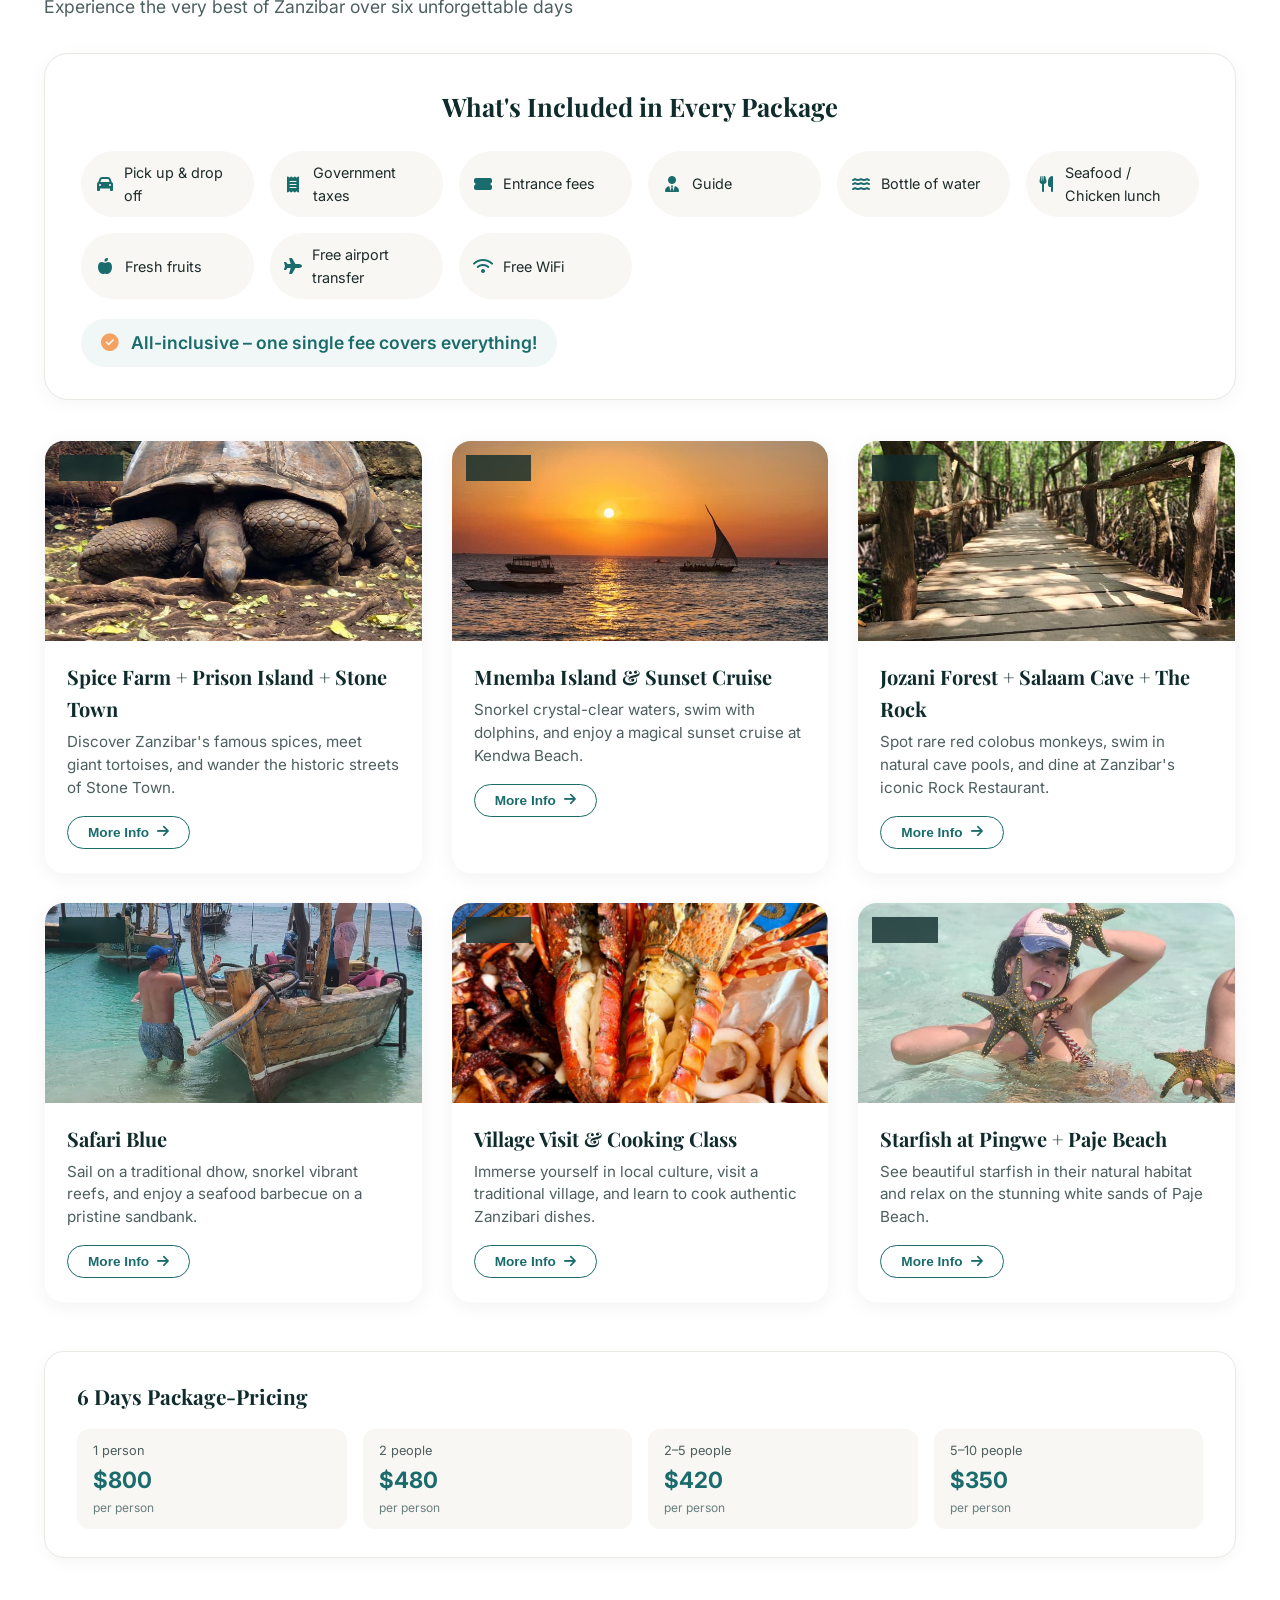
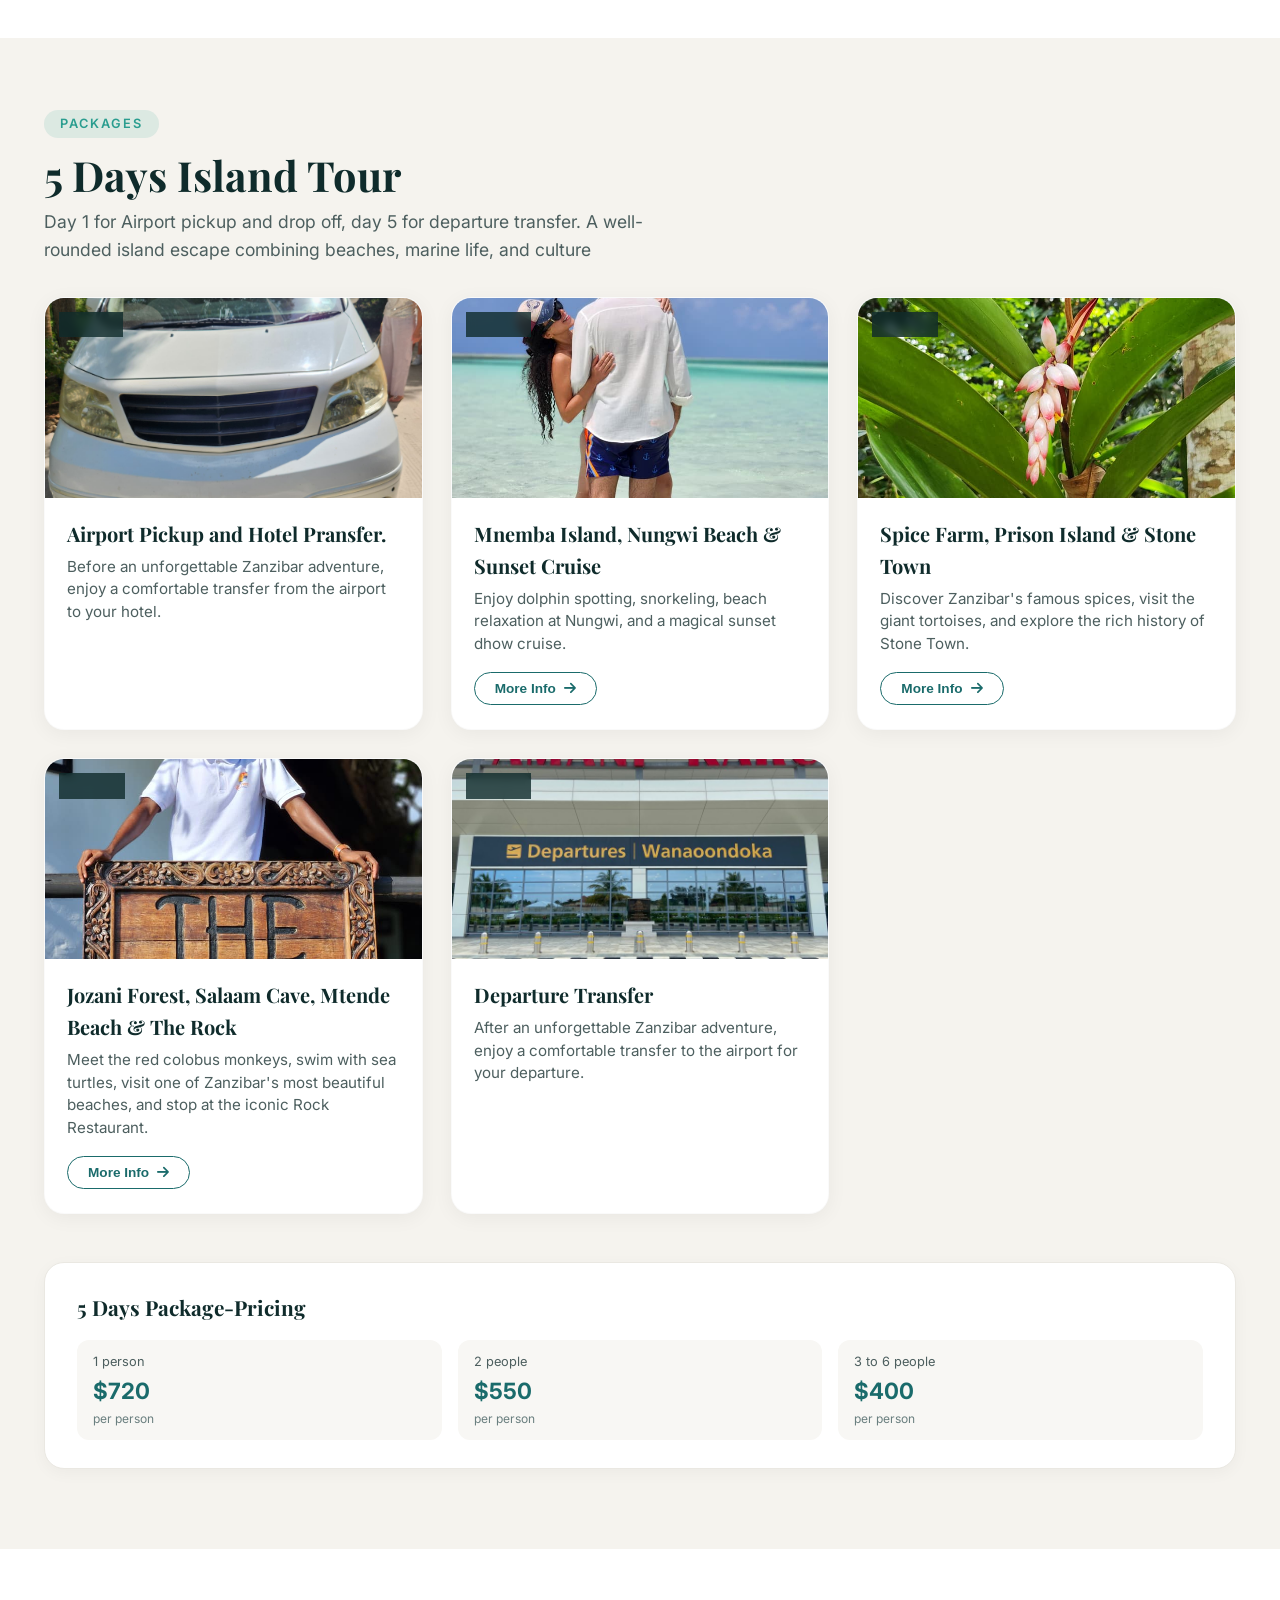
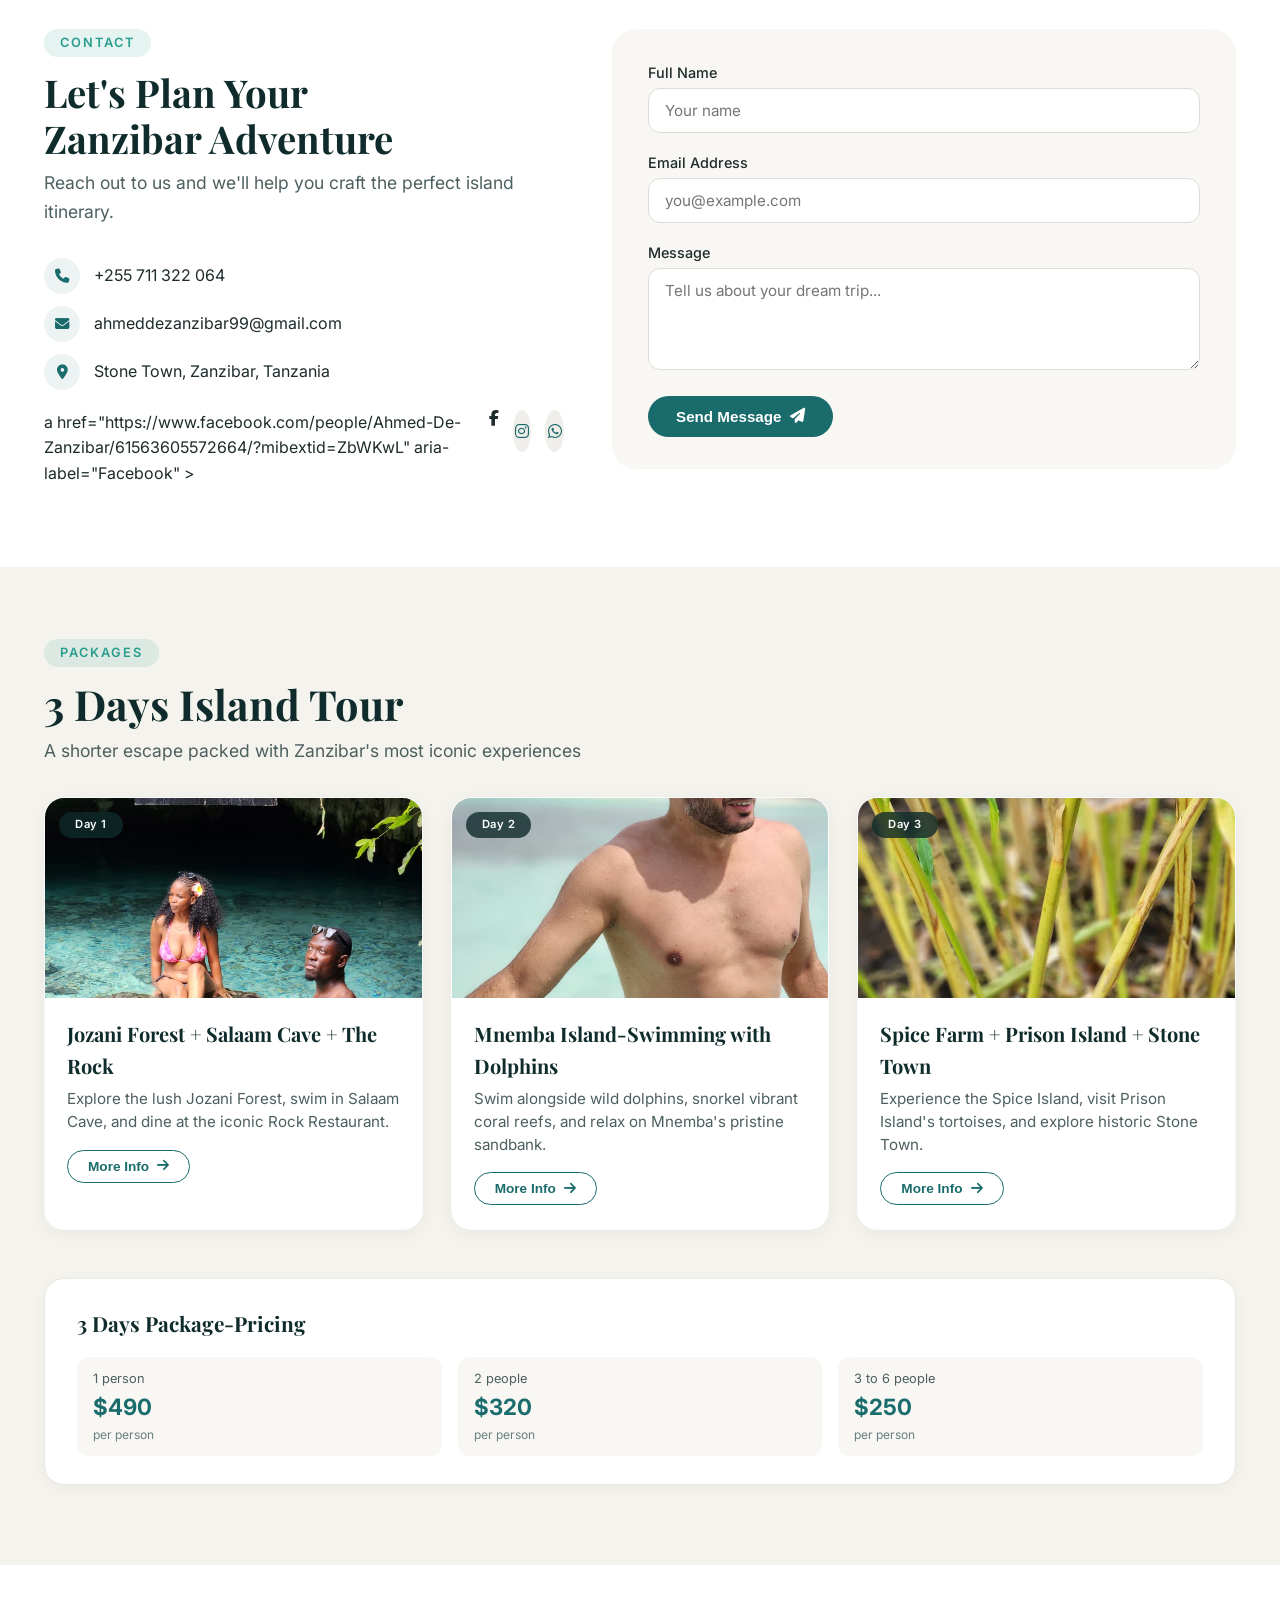
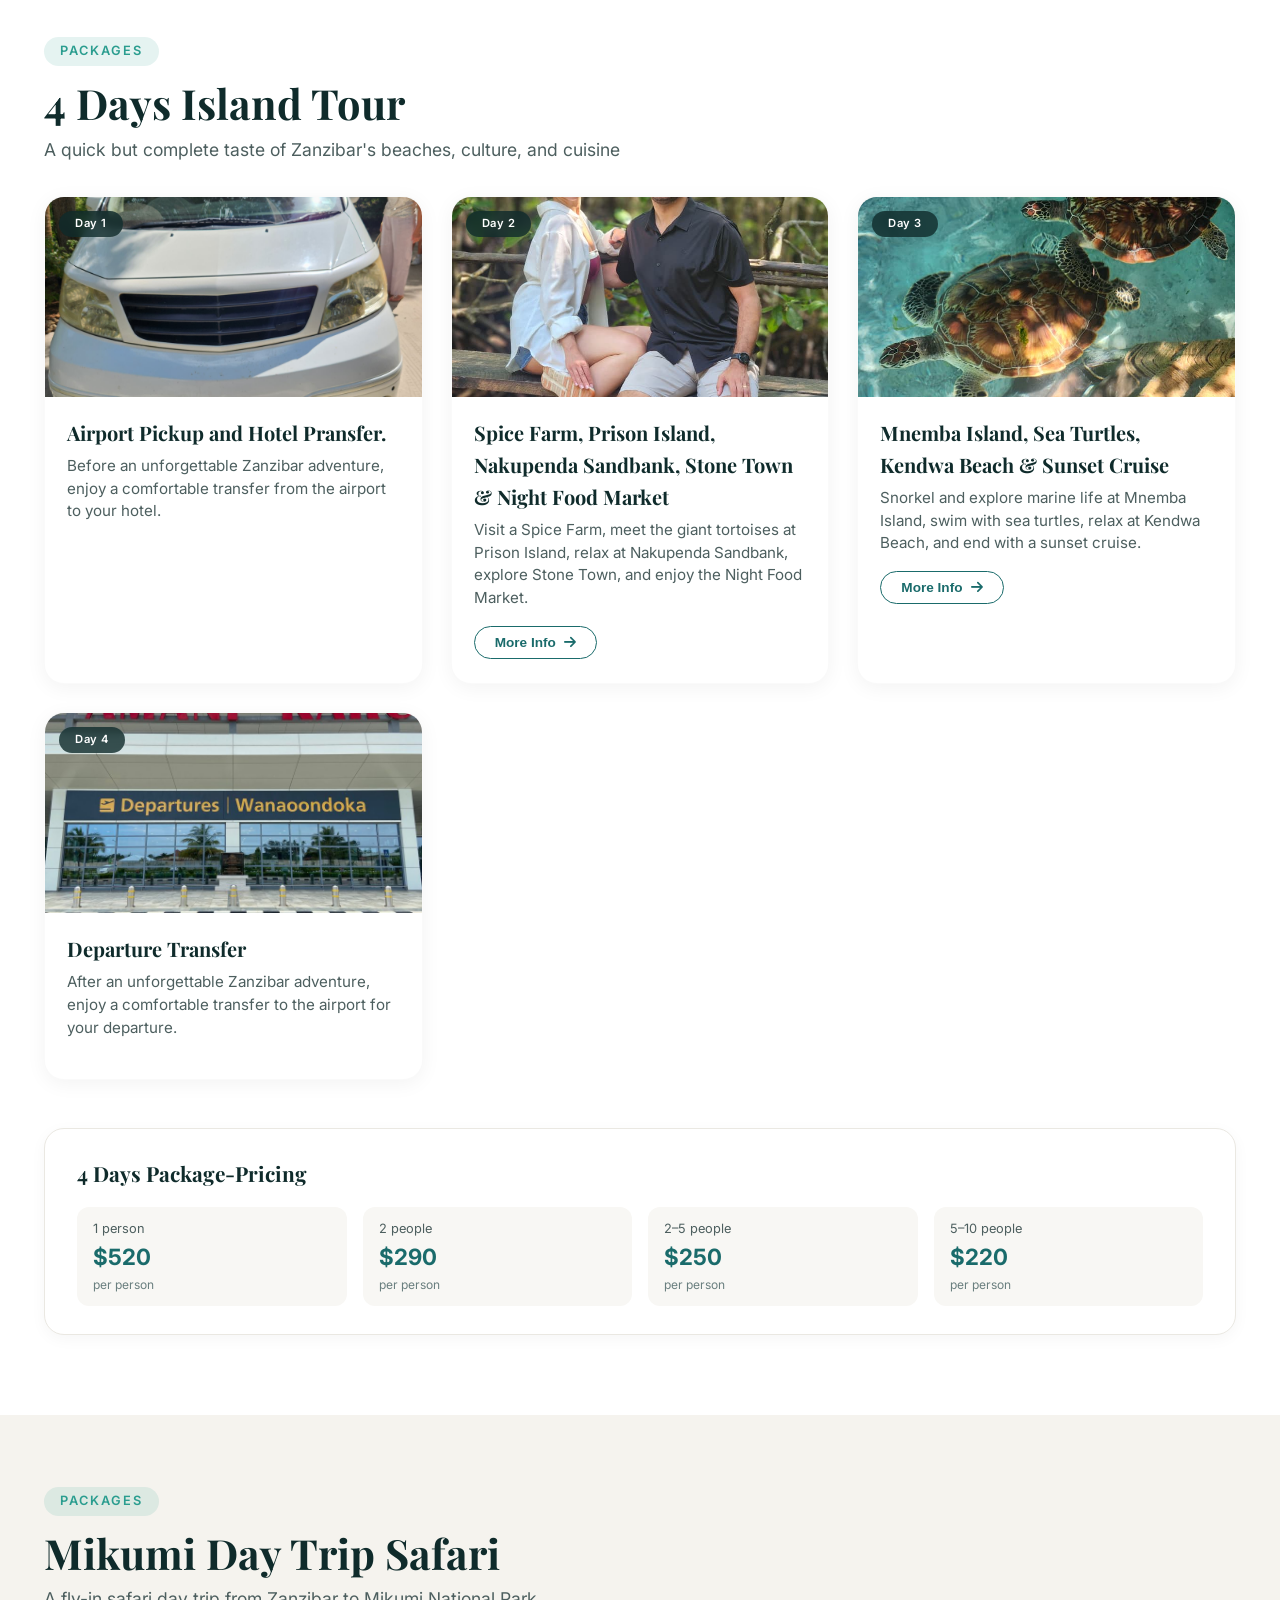
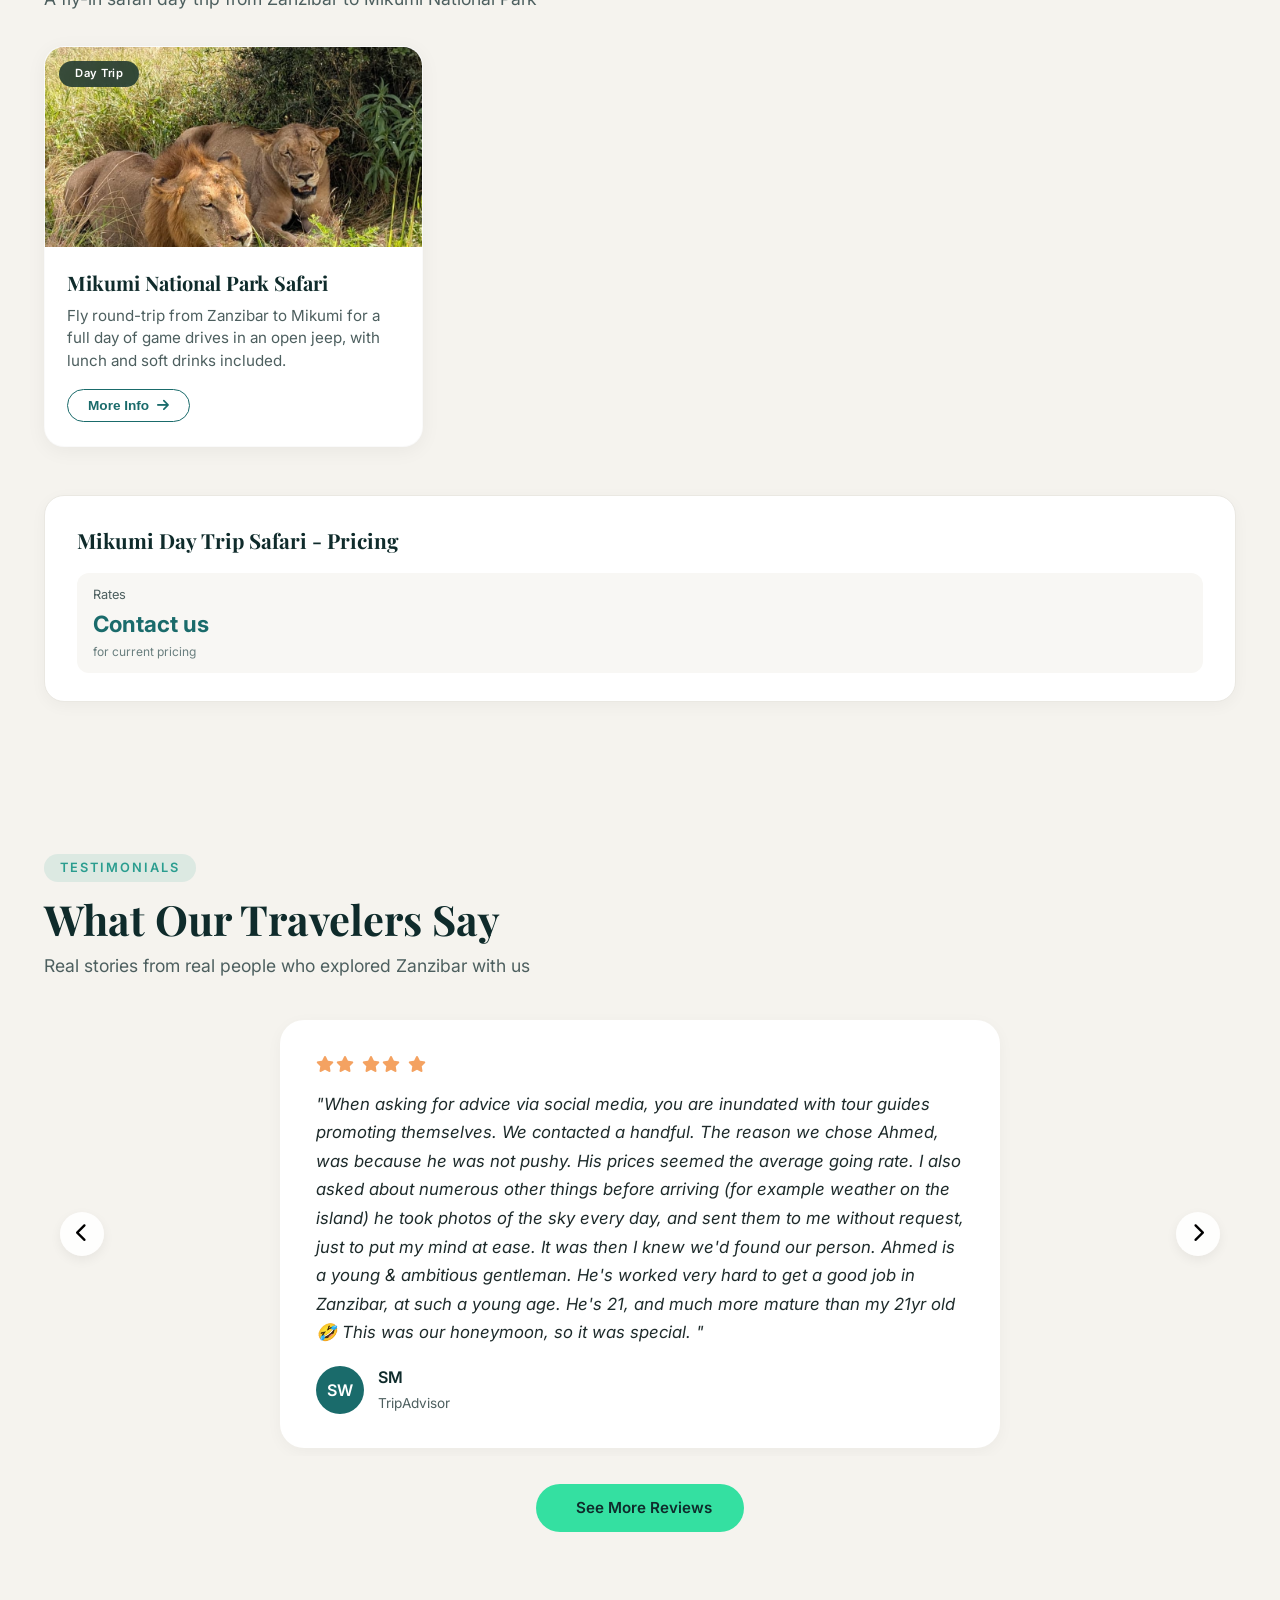
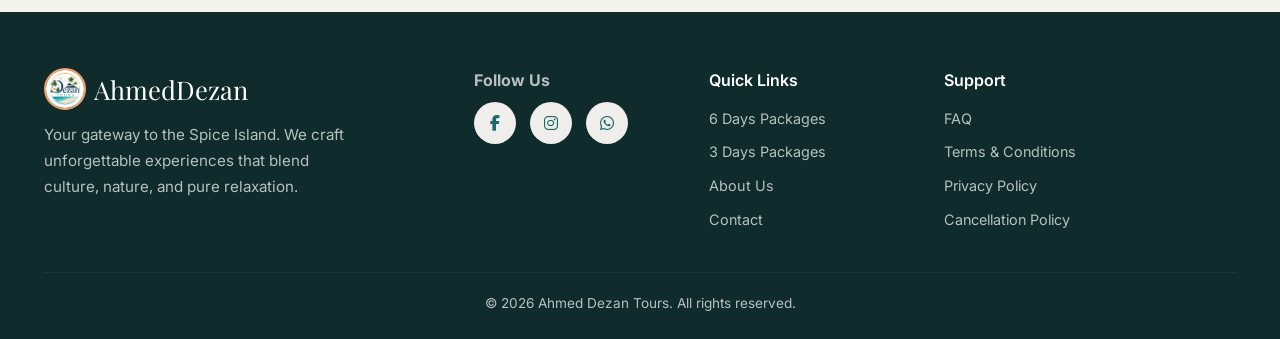
==== commit f58cdf03: "pricing tables" ====
--- a/index.html
+++ b/index.html
@@ -477,17 +477,18 @@
               </li>
             </ul>
             <div class="contact-socials">
-              <a href="#" aria-label="Facebook"
+              a
+                href="https://www.facebook.com/people/Ahmed-De-Zanzibar/61563605572664/?mibextid=ZbWKwL"
+                aria-label="Facebook"
                 ><i class="fab fa-facebook-f"></i
               ></a>
-              <a href="#" aria-label="Instagram"
+              <a
+                href="https://www.instagram.com/ahmed_dezanzibar?igsh=MXZ1Z2IxaXFvMHpibA%3D%3D"
+                aria-label="Instagram"
                 ><i class="fab fa-instagram"></i
               ></a>
-              <a href="#" aria-label="Twitter"
-                ><i class="fab fa-twitter"></i
-              ></a>
-              <a href="#" aria-label="YouTube"
-                ><i class="fab fa-youtube"></i
+              <a href="https://wa.me/255711322064" aria-label="WhatsApp"
+                ><i class="fab fa-whatsapp"></i
               ></a>
             </div>
           </div>
@@ -607,22 +608,19 @@
           <h4>3 Days Package-Pricing</h4>
           <div class="pricing-grid">
             <div class="pricing-item">
-              <span>1 person</span> <strong>$520</strong>
-              <span>per person</span>
-            </div>
-            <div class="pricing-item">
-              <span>2 people</span> <strong>$290</strong>
-              <span>per person</span>
-            </div>
-            <div class="pricing-item">
-              <span>2–5 people</span> <strong>$250</strong>
-              <span>per person</span>
-            </div>
-            <div class="pricing-item">
-              <span>5–10 people</span> <strong>$220</strong>
-              <span>per person</span>
-            </div>
-          </div>
+              <span>1 person</span> <strong>$490</strong>
+              <span>per person</span>
+            </div>
+            <div class="pricing-item">
+              <span>2 people</span> <strong>$320</strong>
+              <span>per person</span>
+            </div>
+            <div class="pricing-item">
+              <span>3 to 6 people</span> <strong>$250</strong>
+              <span>per person</span>
+            </div>
+          </div>
+          
         </div>
       </div>
     </section>
@@ -728,15 +726,19 @@
           <h4>4 Days Package-Pricing</h4>
           <div class="pricing-grid">
             <div class="pricing-item">
-              <span>1 person</span> <strong>$490</strong>
-              <span>per person</span>
-            </div>
-            <div class="pricing-item">
-              <span>2 people</span> <strong>$320</strong>
-              <span>per person</span>
-            </div>
-            <div class="pricing-item">
-              <span>3 to 6 people</span> <strong>$250</strong>
+              <span>1 person</span> <strong>$520</strong>
+              <span>per person</span>
+            </div>
+            <div class="pricing-item">
+              <span>2 people</span> <strong>$290</strong>
+              <span>per person</span>
+            </div>
+            <div class="pricing-item">
+              <span>2–5 people</span> <strong>$250</strong>
+              <span>per person</span>
+            </div>
+            <div class="pricing-item">
+              <span>5–10 people</span> <strong>$220</strong>
               <span>per person</span>
             </div>
           </div>
@@ -922,7 +924,7 @@
           </div>
           <div class="socials">
             <h4>Follow Us</h4>
-            <div class="social-icons" style="display: flex; gap: 20px">
+            <div class="contact-socials">
               <a
                 href="https://www.facebook.com/people/Ahmed-De-Zanzibar/61563605572664/?mibextid=ZbWKwL"
                 aria-label="Facebook"
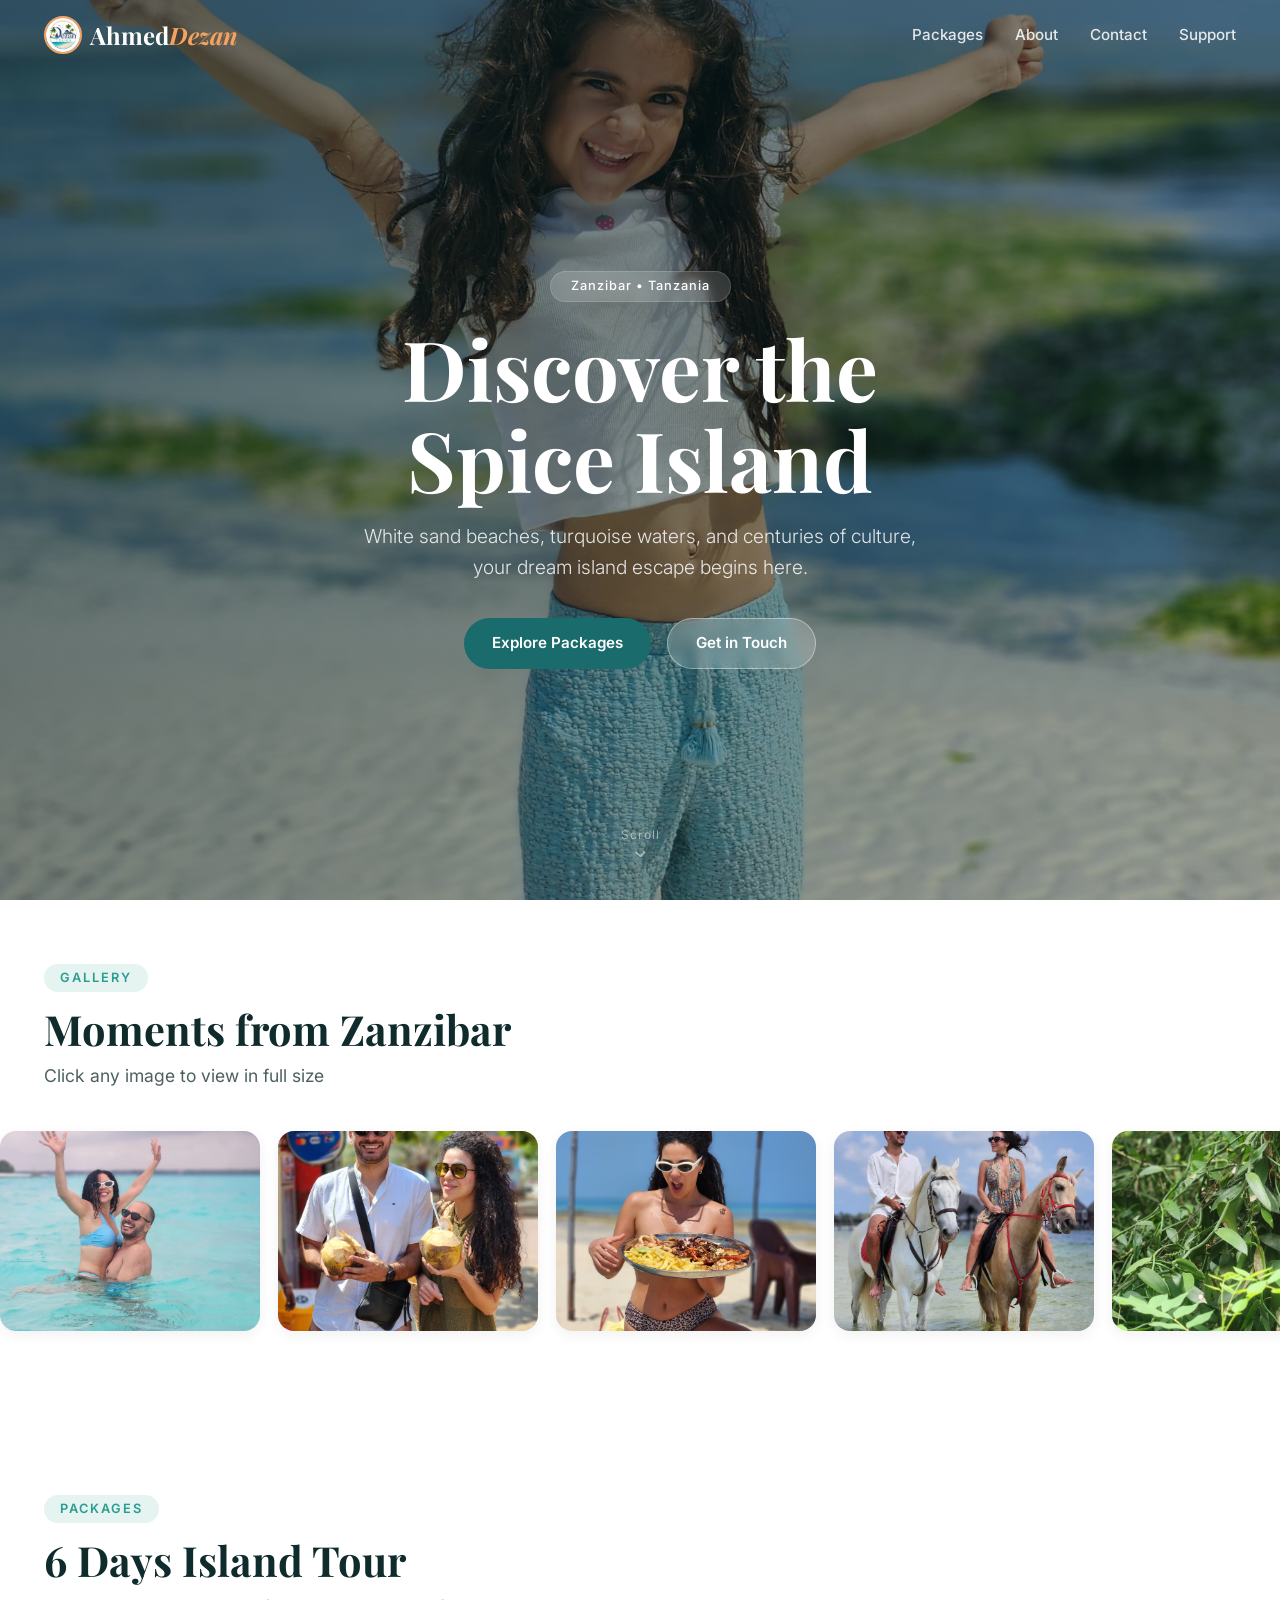
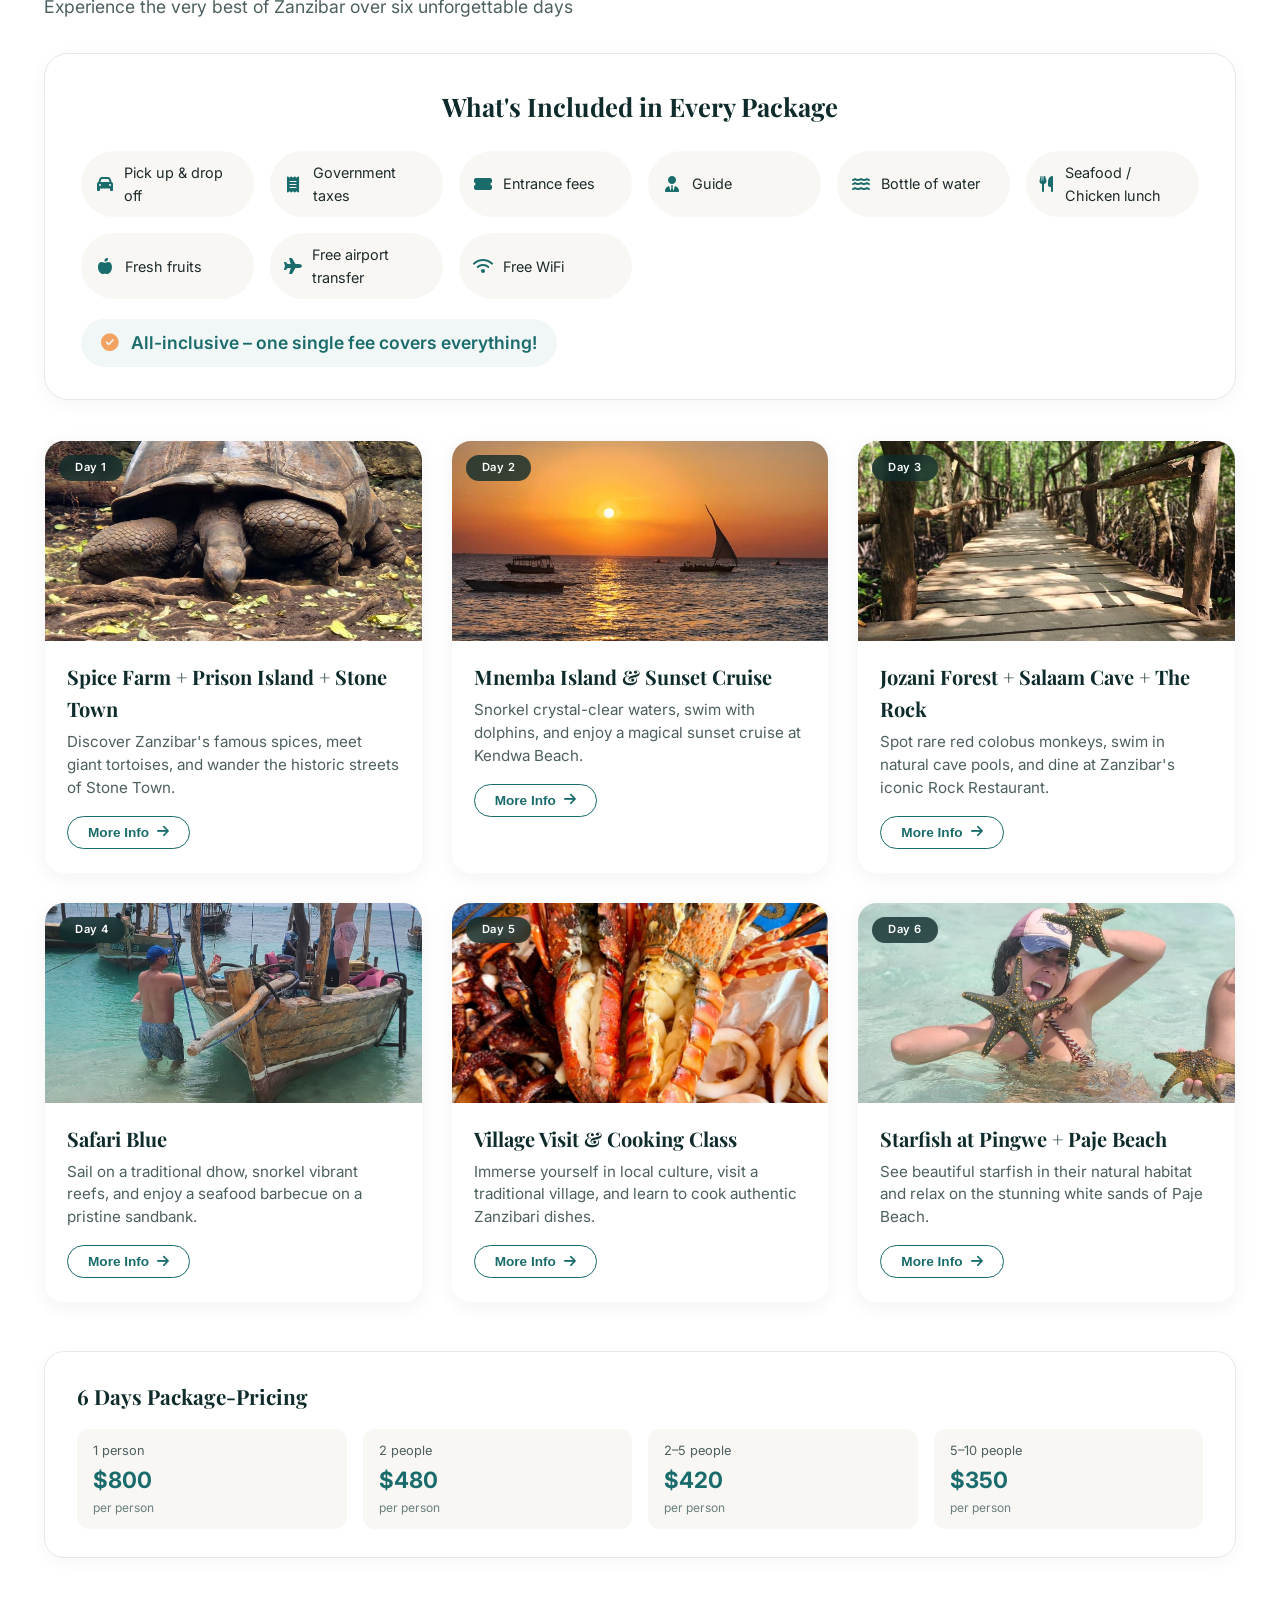
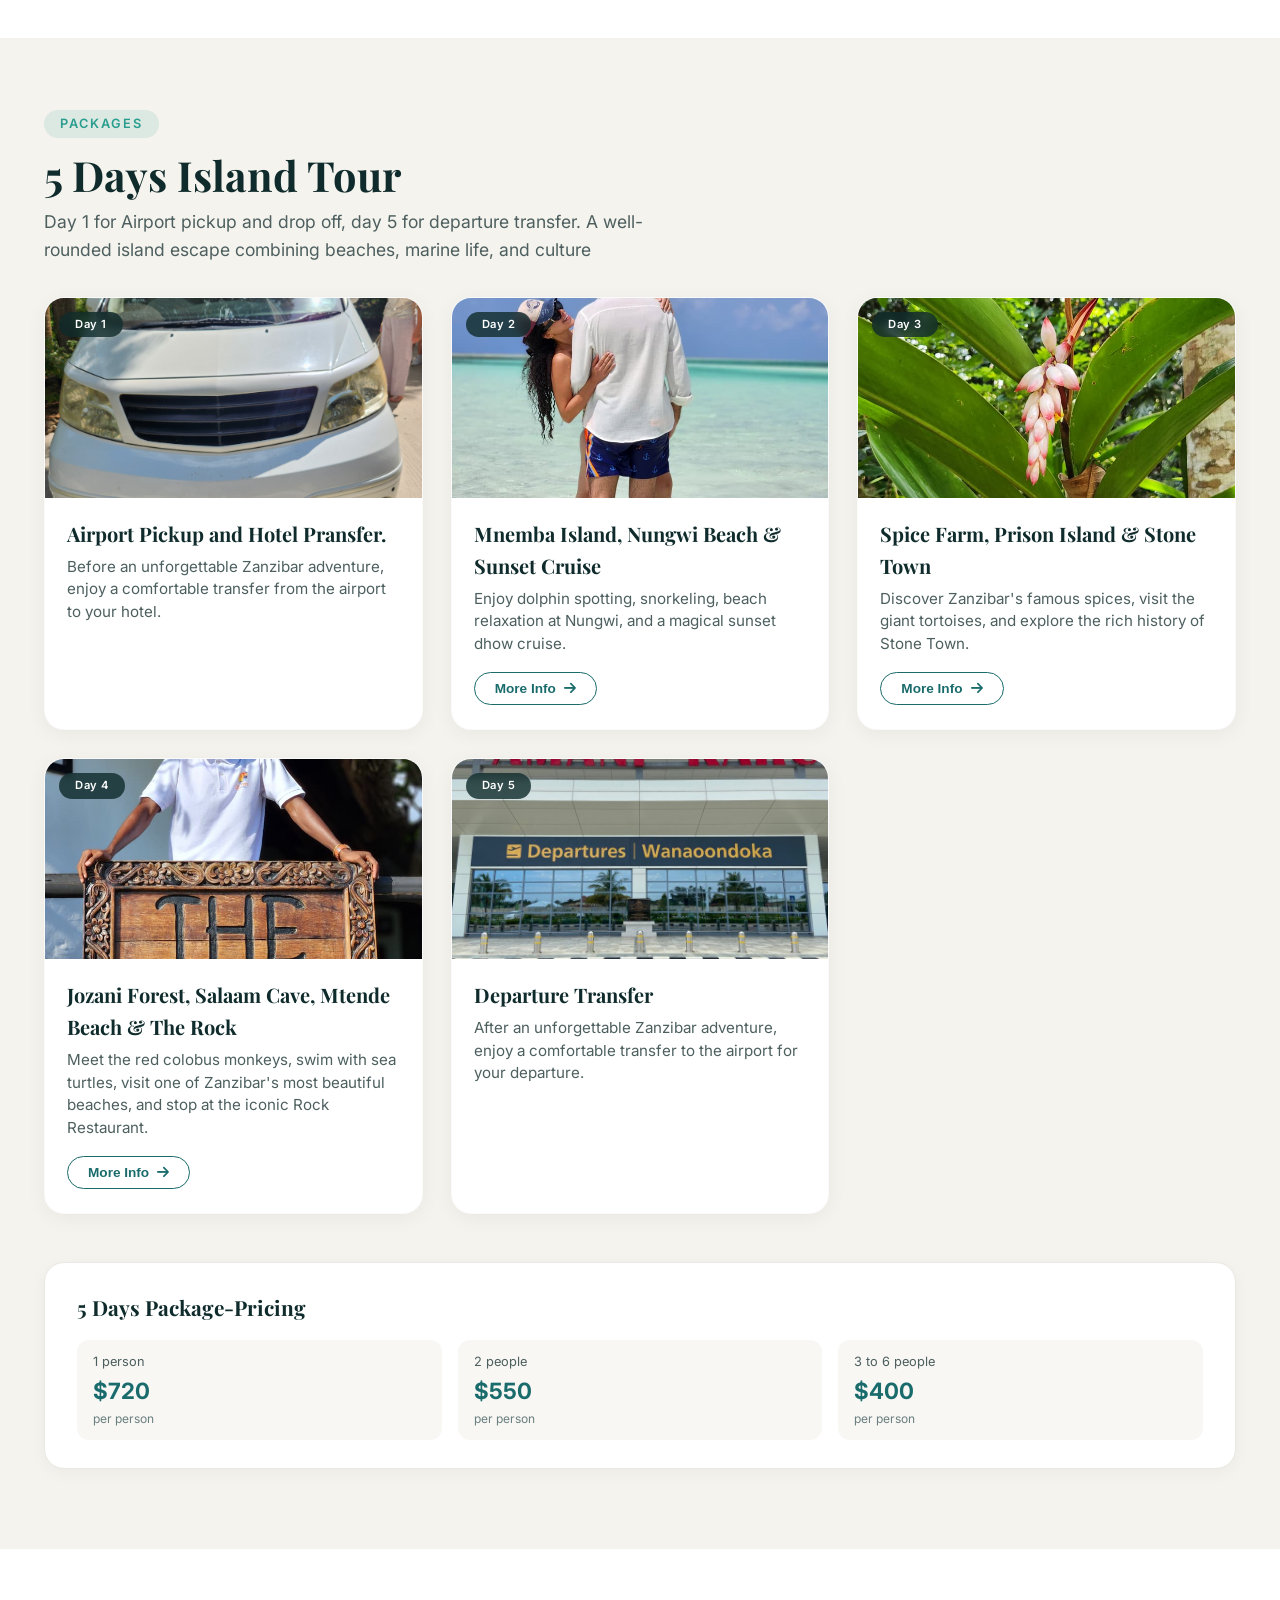
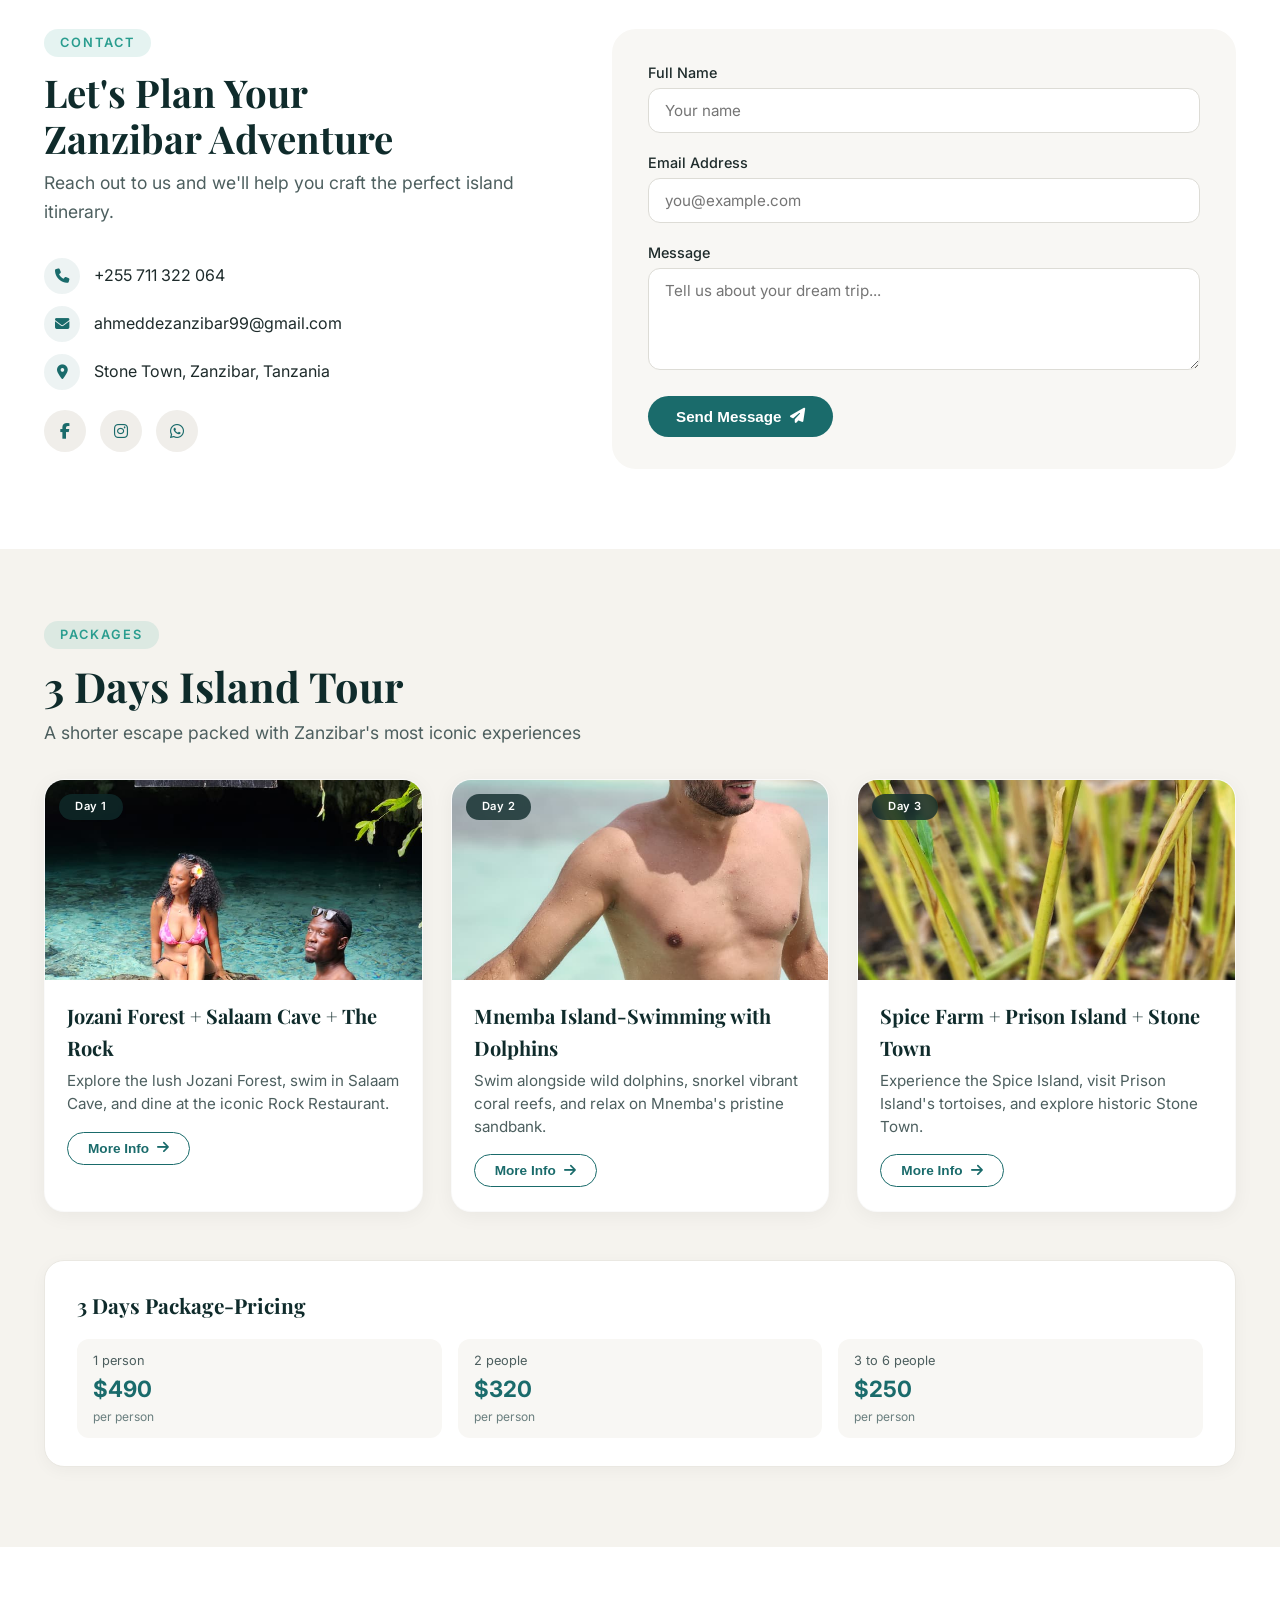
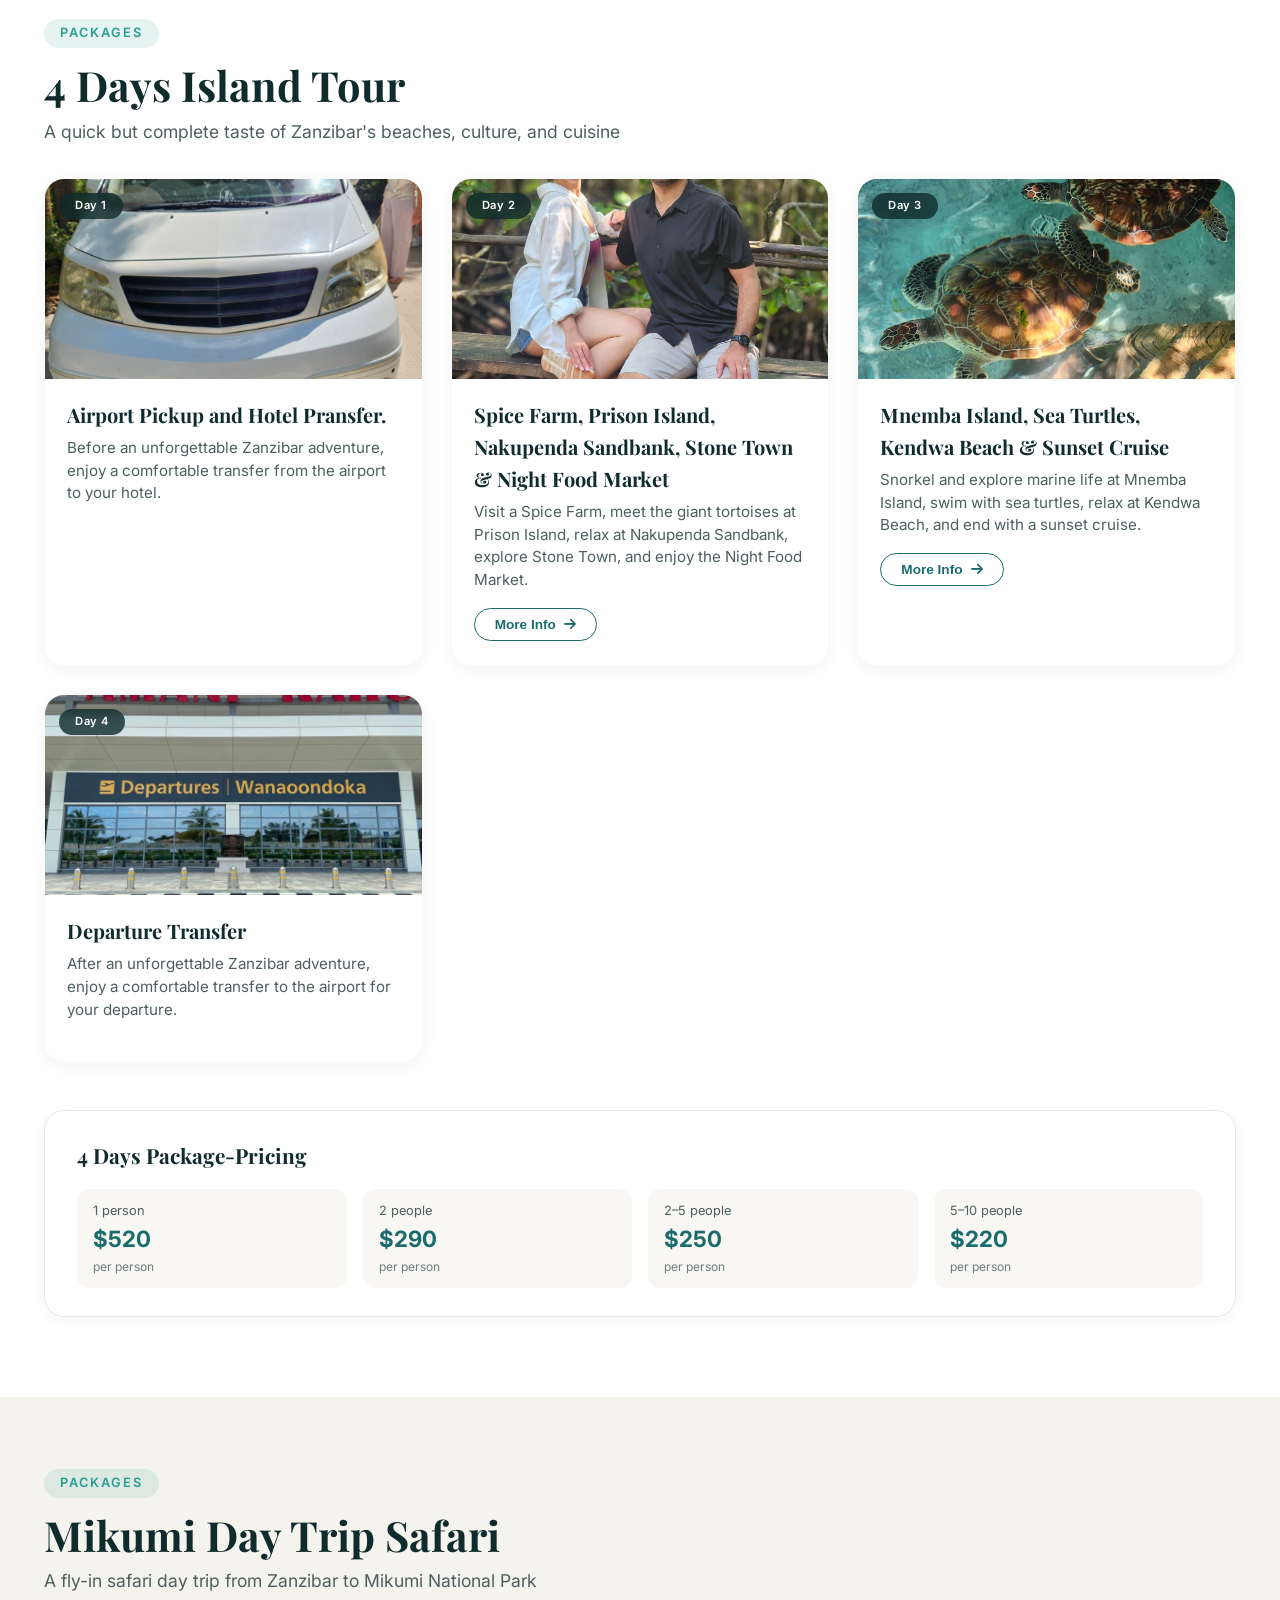
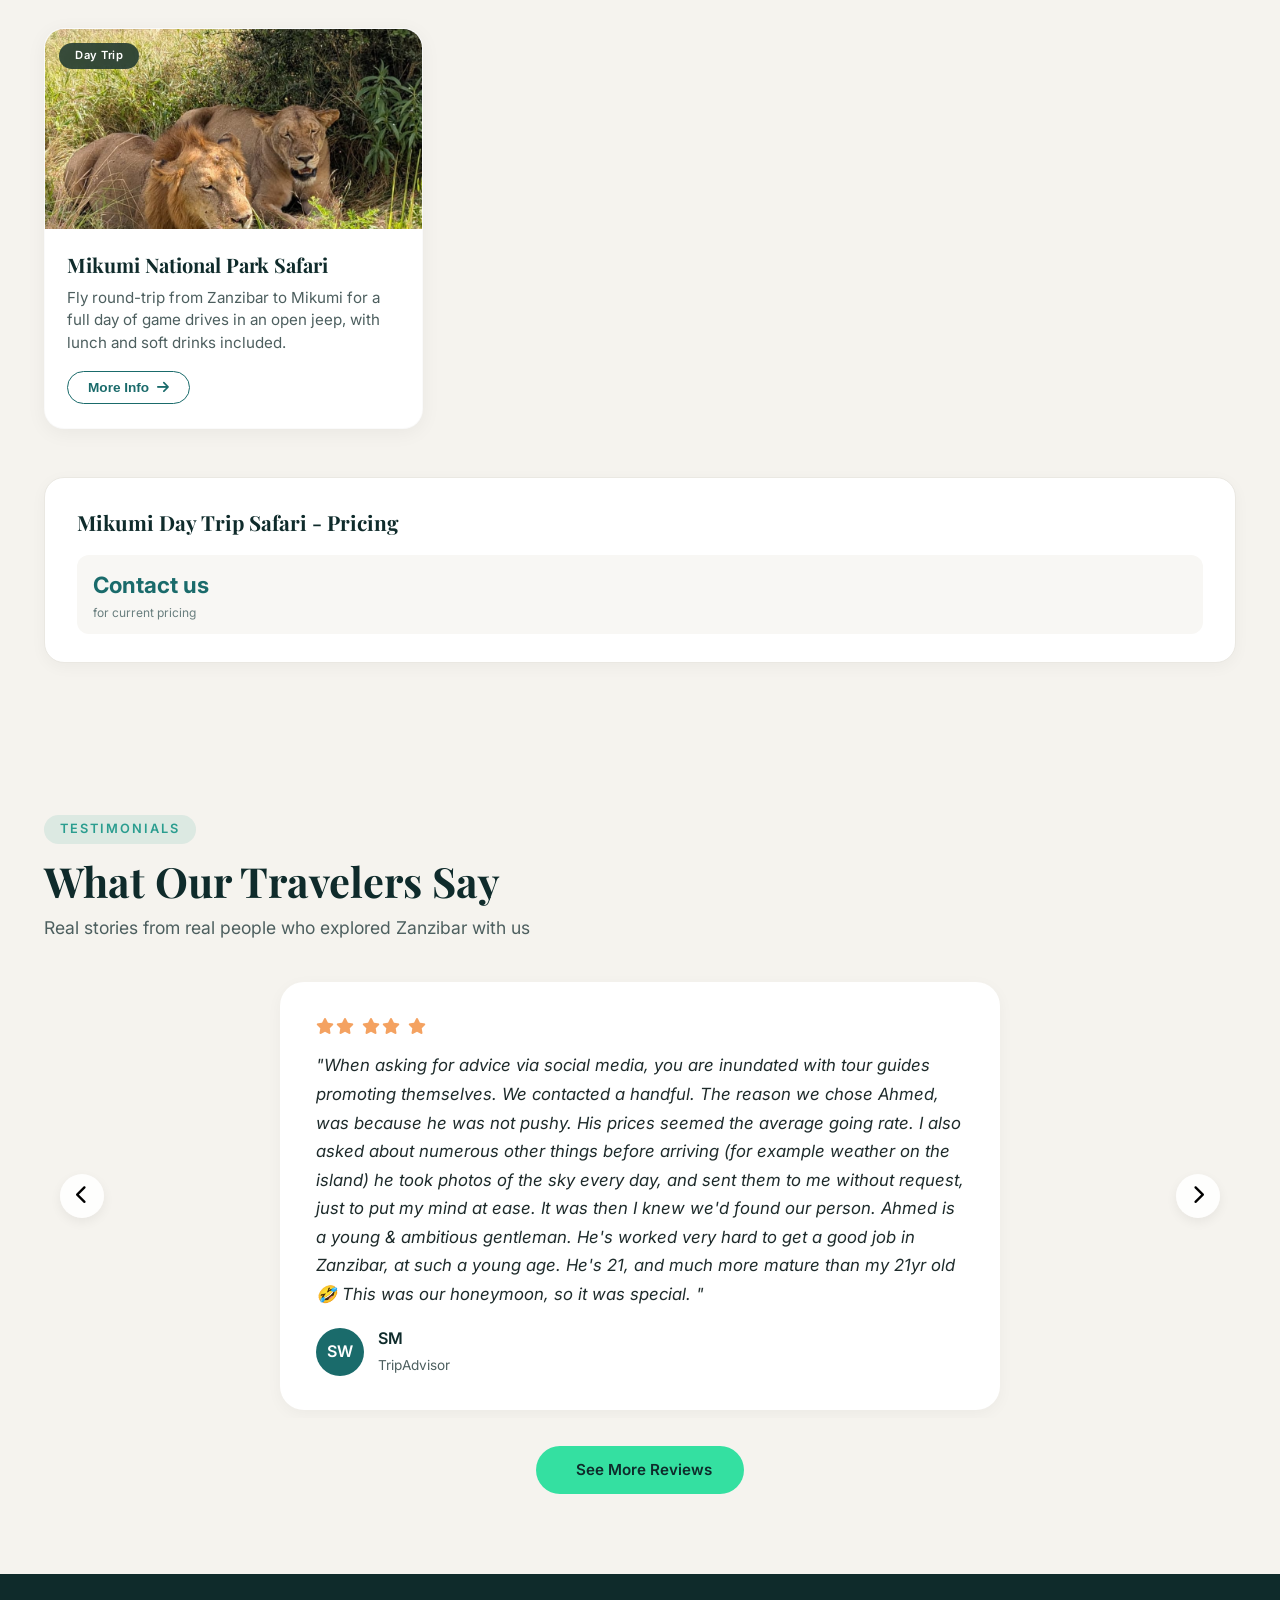
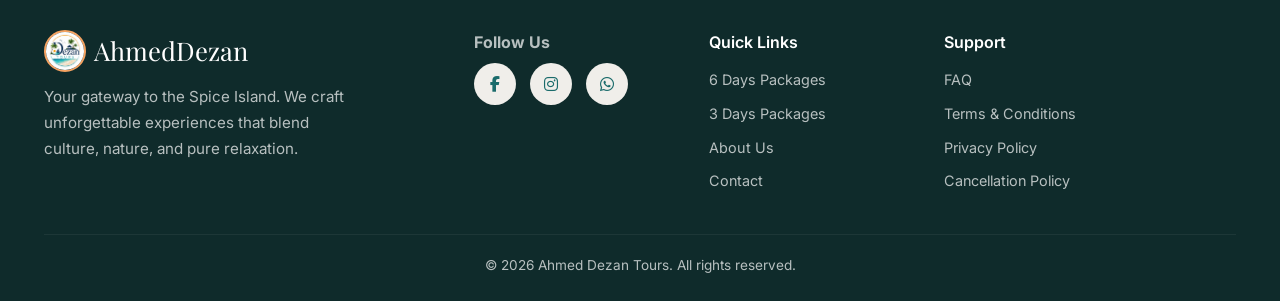
==== commit b559be5a: "facebook anchor tag issue and mikumi pricing" ====
--- a/index.html
+++ b/index.html
@@ -477,7 +477,7 @@
               </li>
             </ul>
             <div class="contact-socials">
-              a
+              <a
                 href="https://www.facebook.com/people/Ahmed-De-Zanzibar/61563605572664/?mibextid=ZbWKwL"
                 aria-label="Facebook"
                 ><i class="fab fa-facebook-f"></i
@@ -620,7 +620,6 @@
               <span>per person</span>
             </div>
           </div>
-          
         </div>
       </div>
     </section>
@@ -782,7 +781,7 @@
           <h4>Mikumi Day Trip Safari - Pricing</h4>
           <div class="pricing-grid">
             <div class="pricing-item">
-              <span>Rates</span> <strong>Contact us</strong>
+              <strong>Contact us</strong>
               <span>for current pricing</span>
             </div>
           </div>
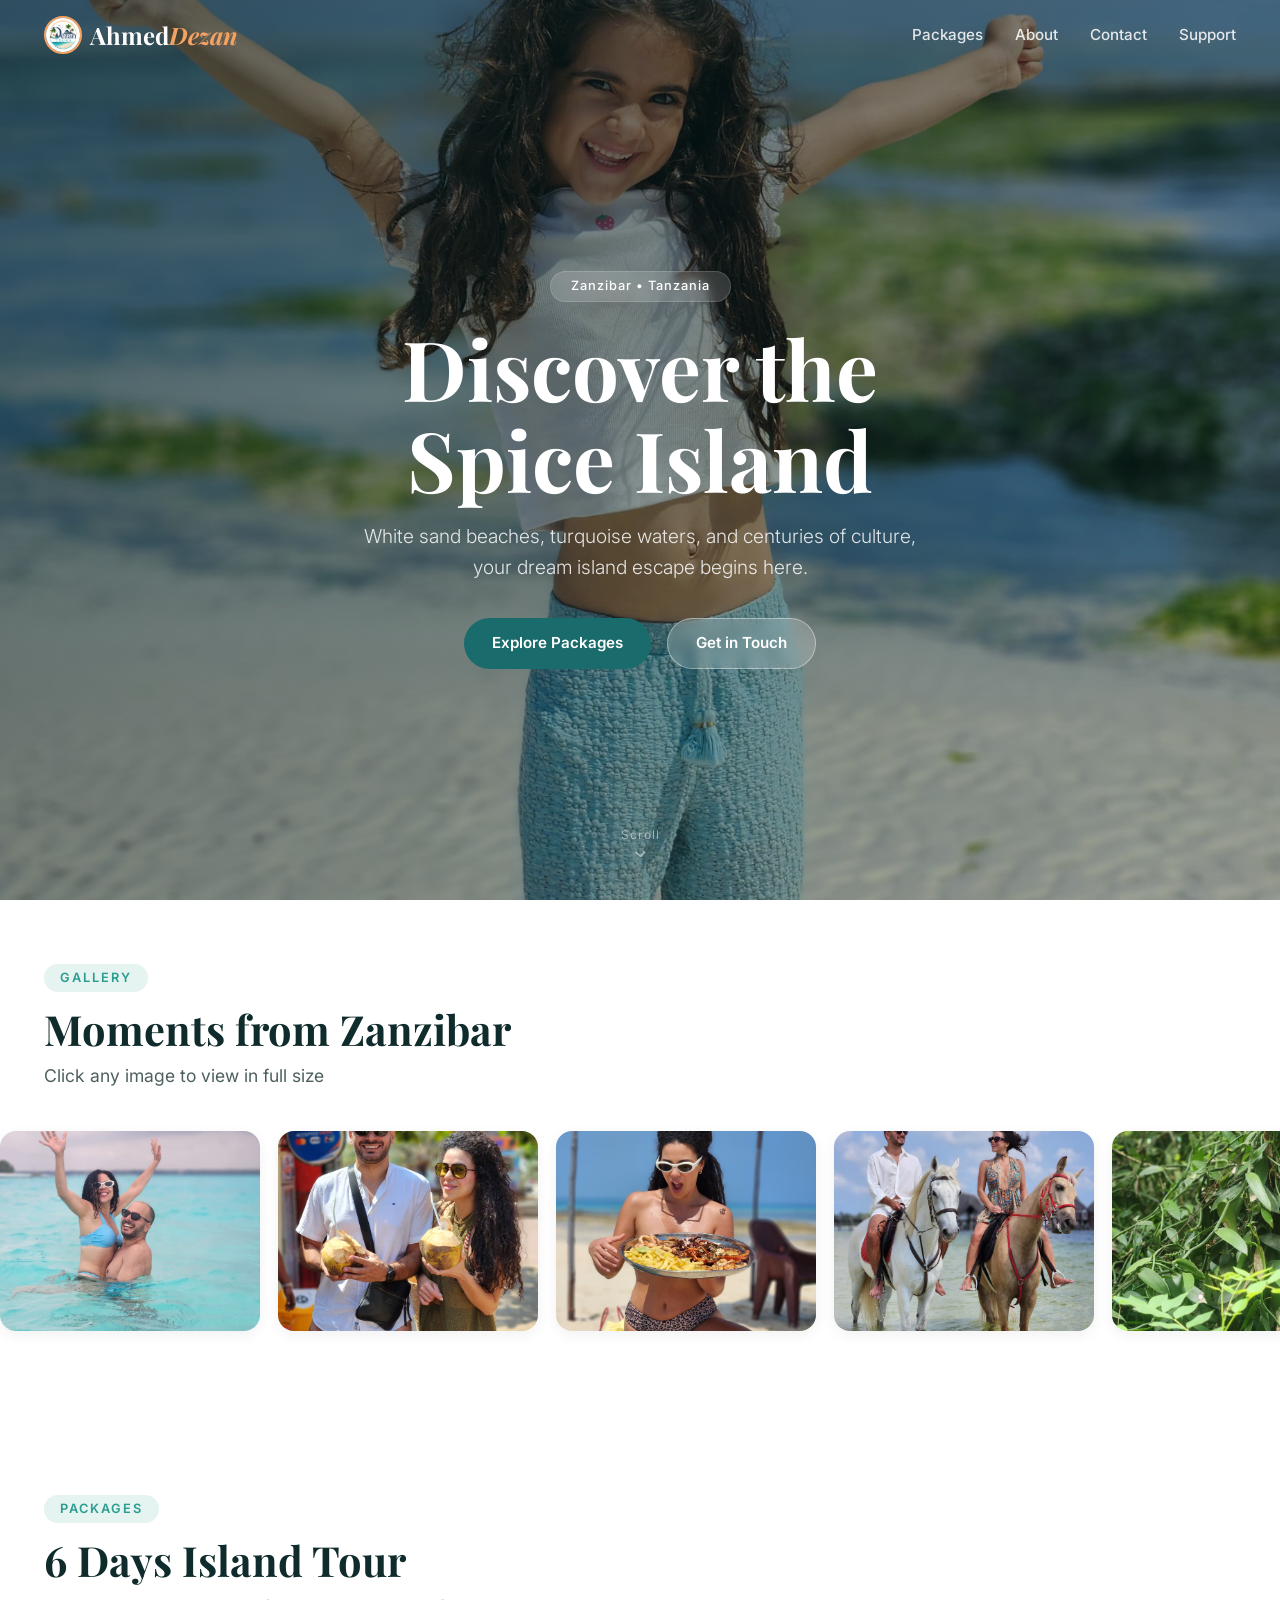
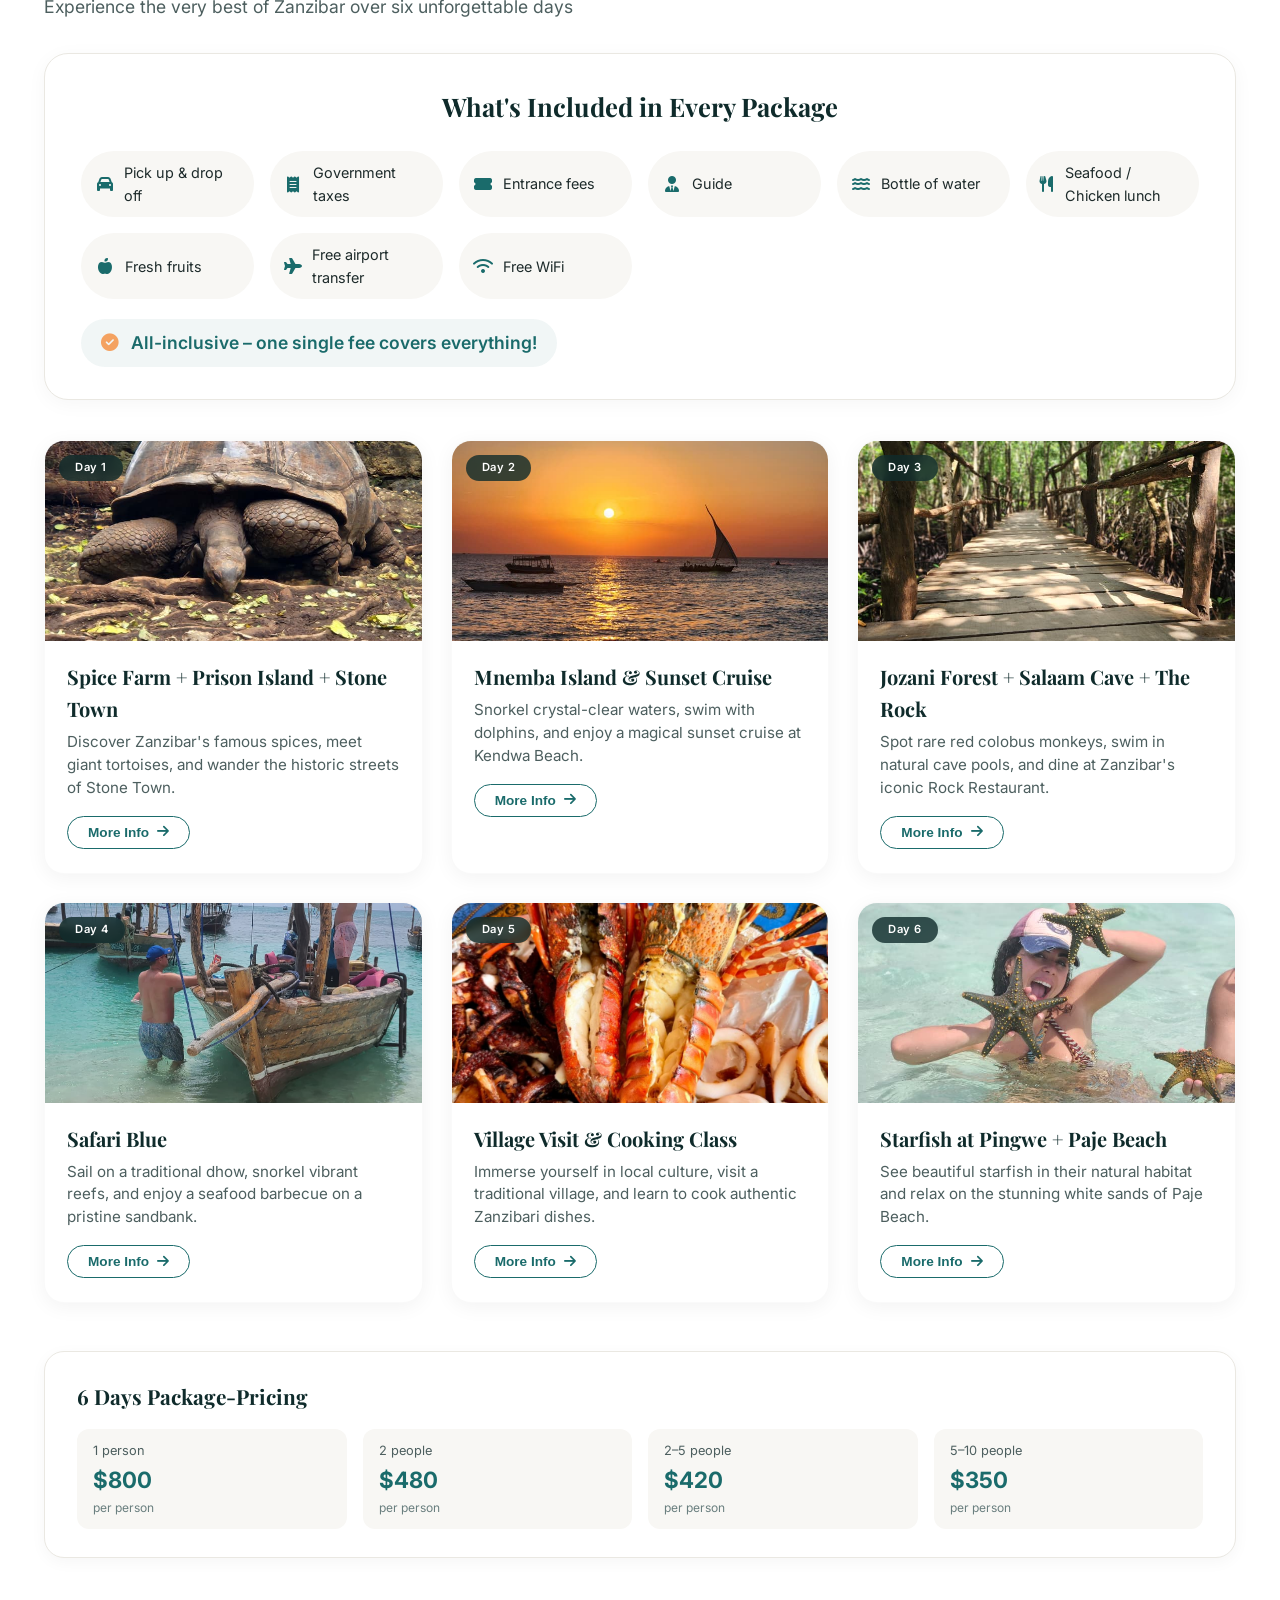
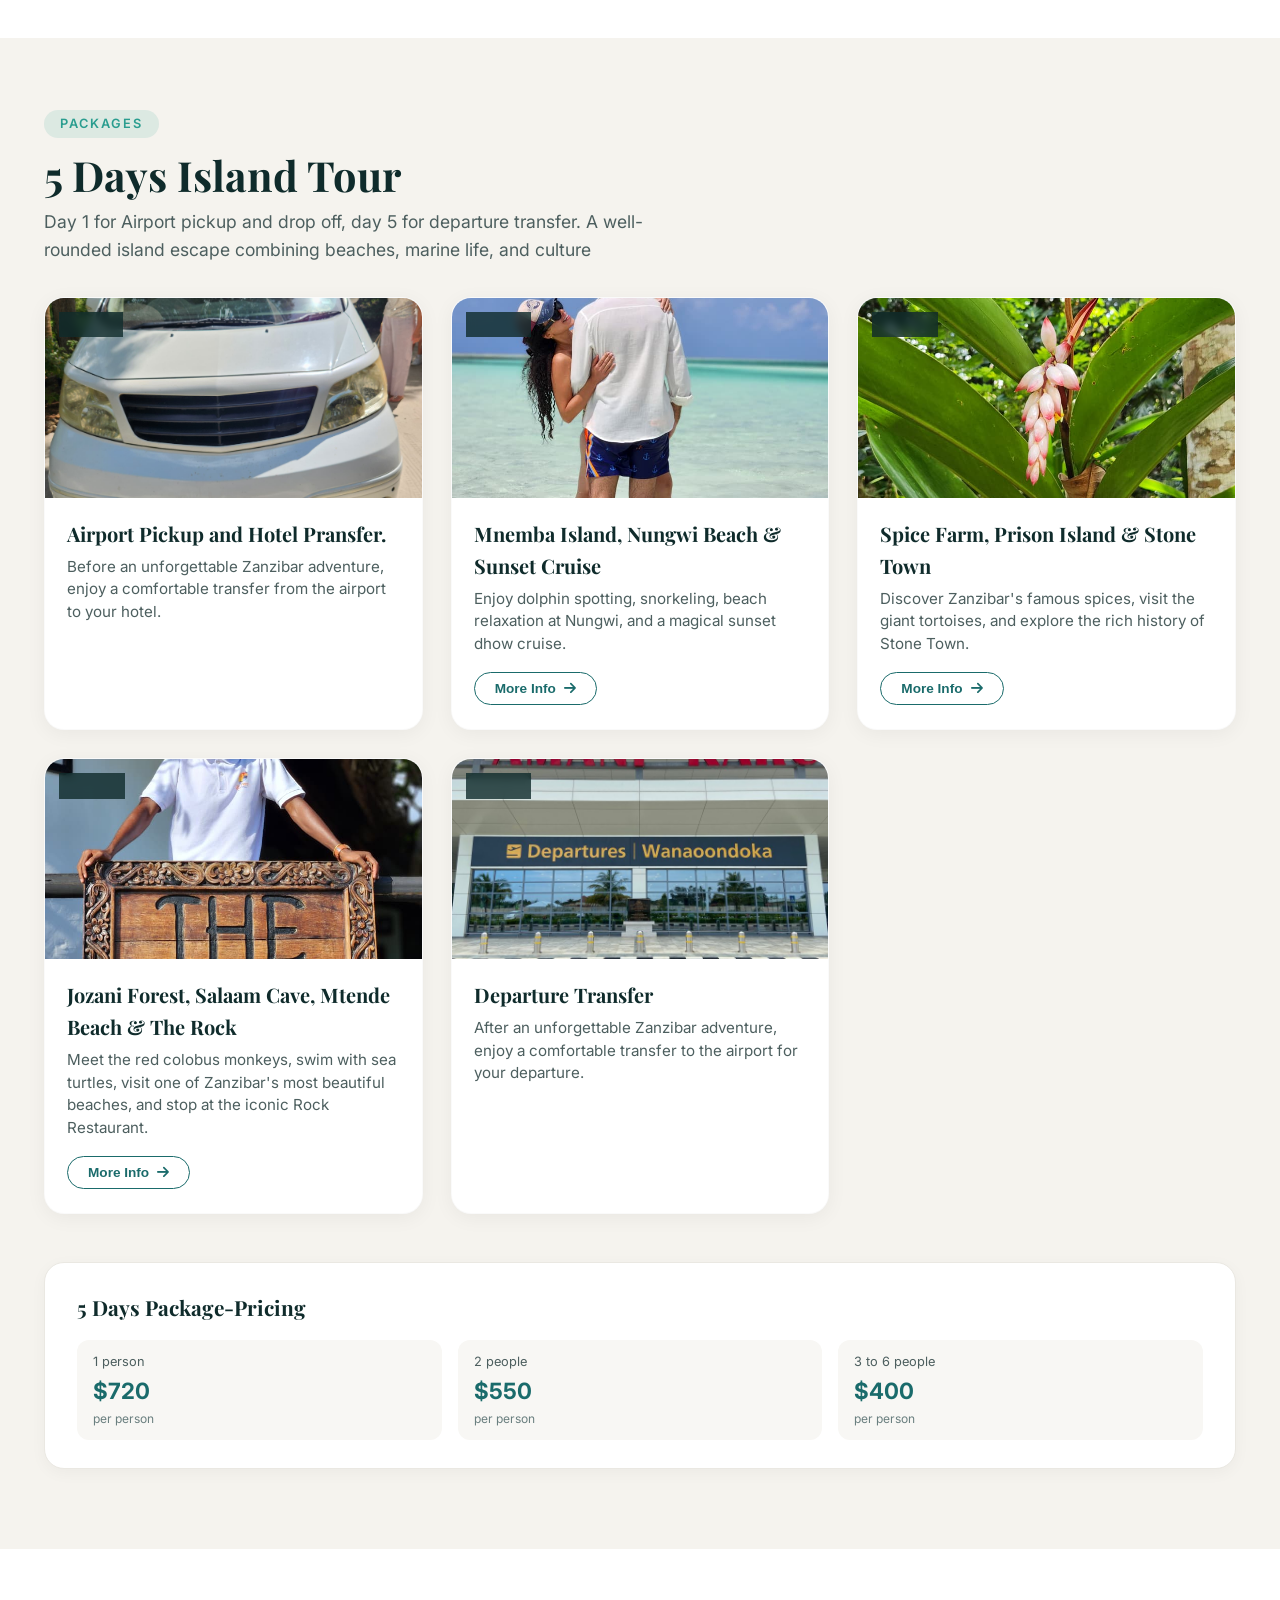
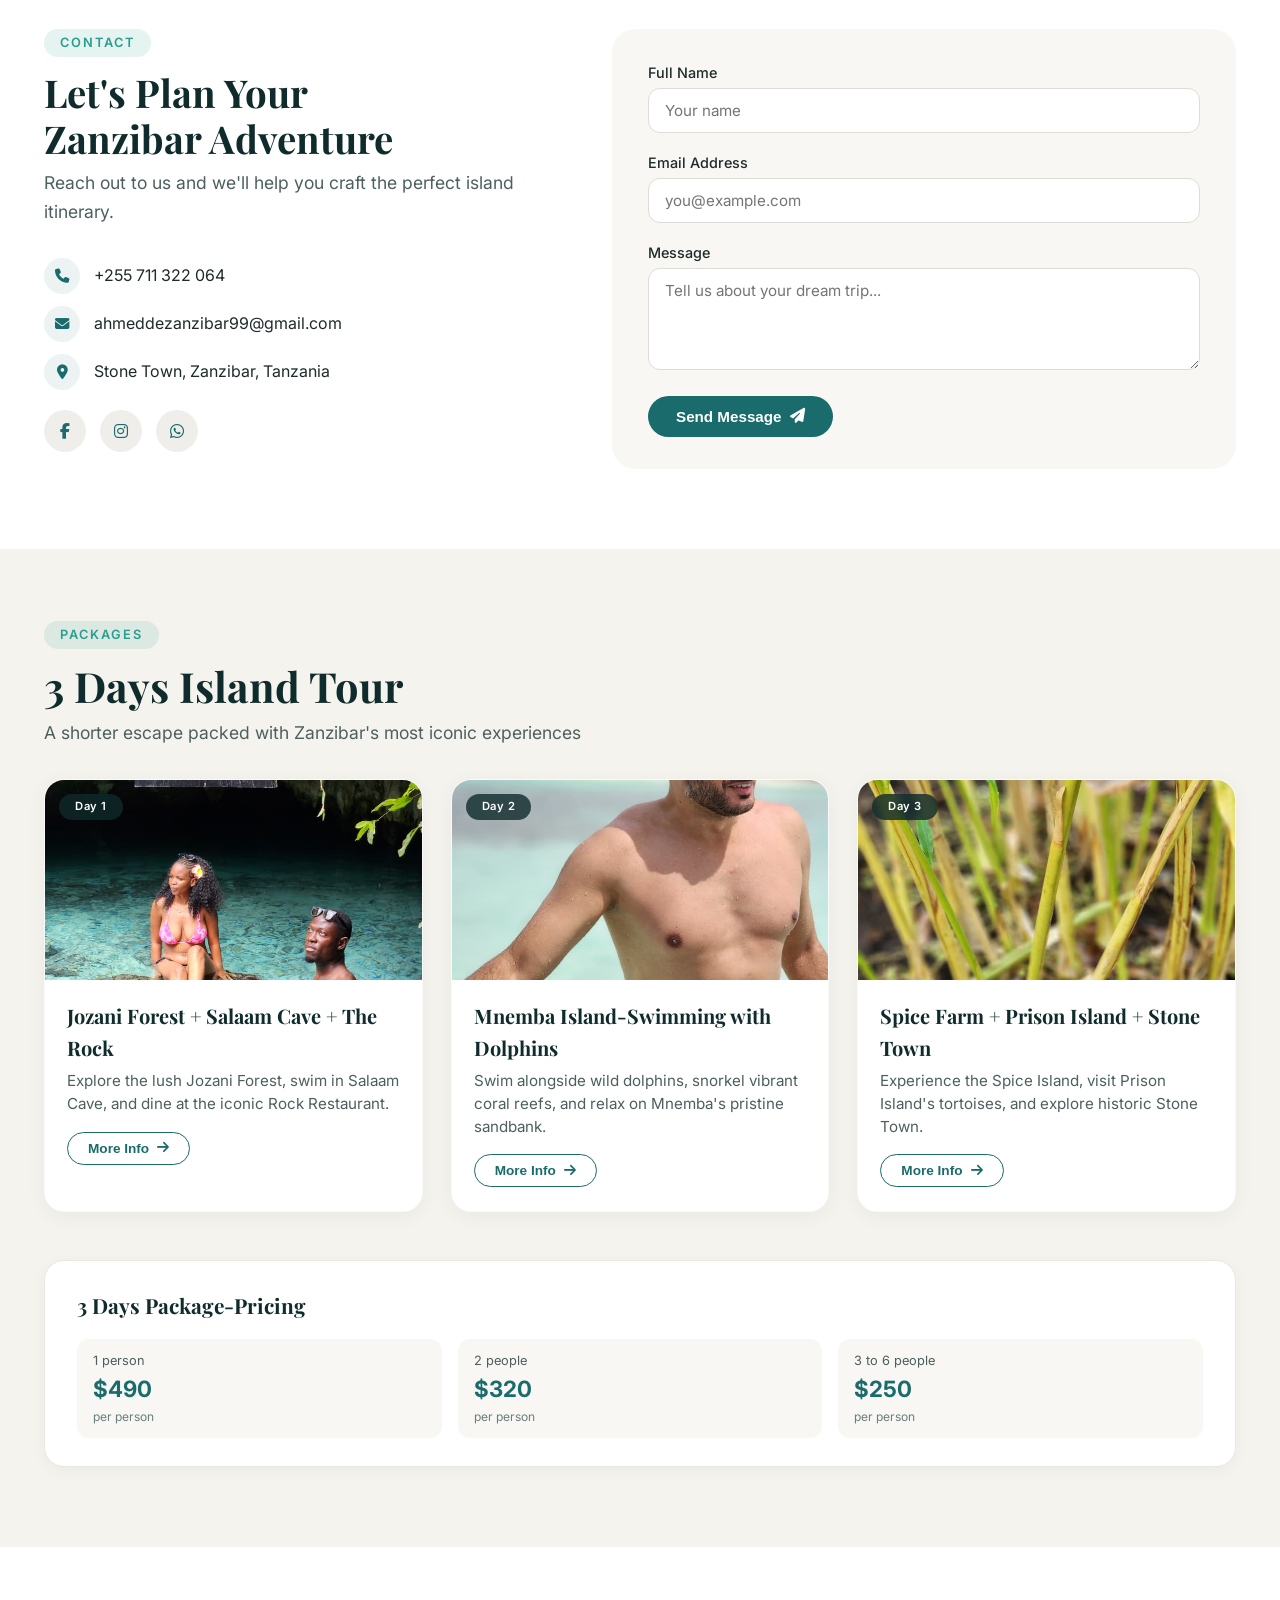
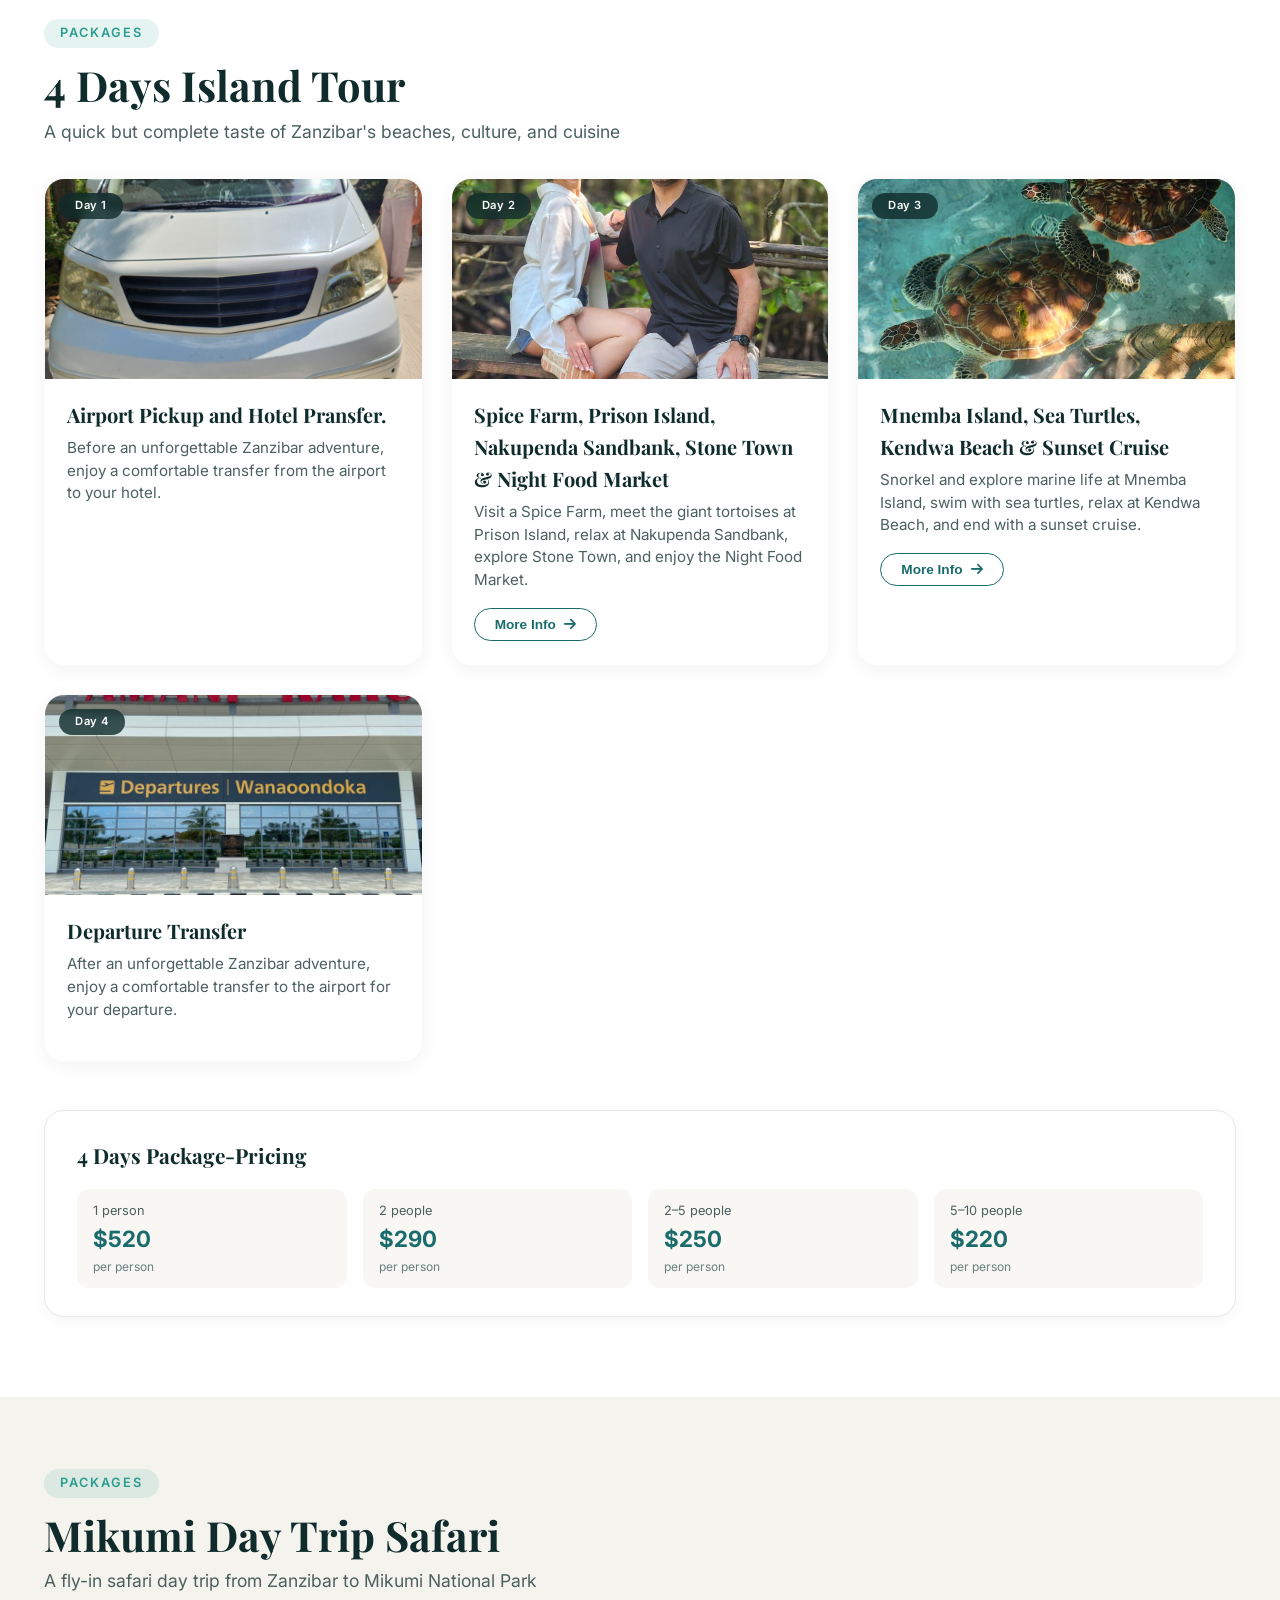
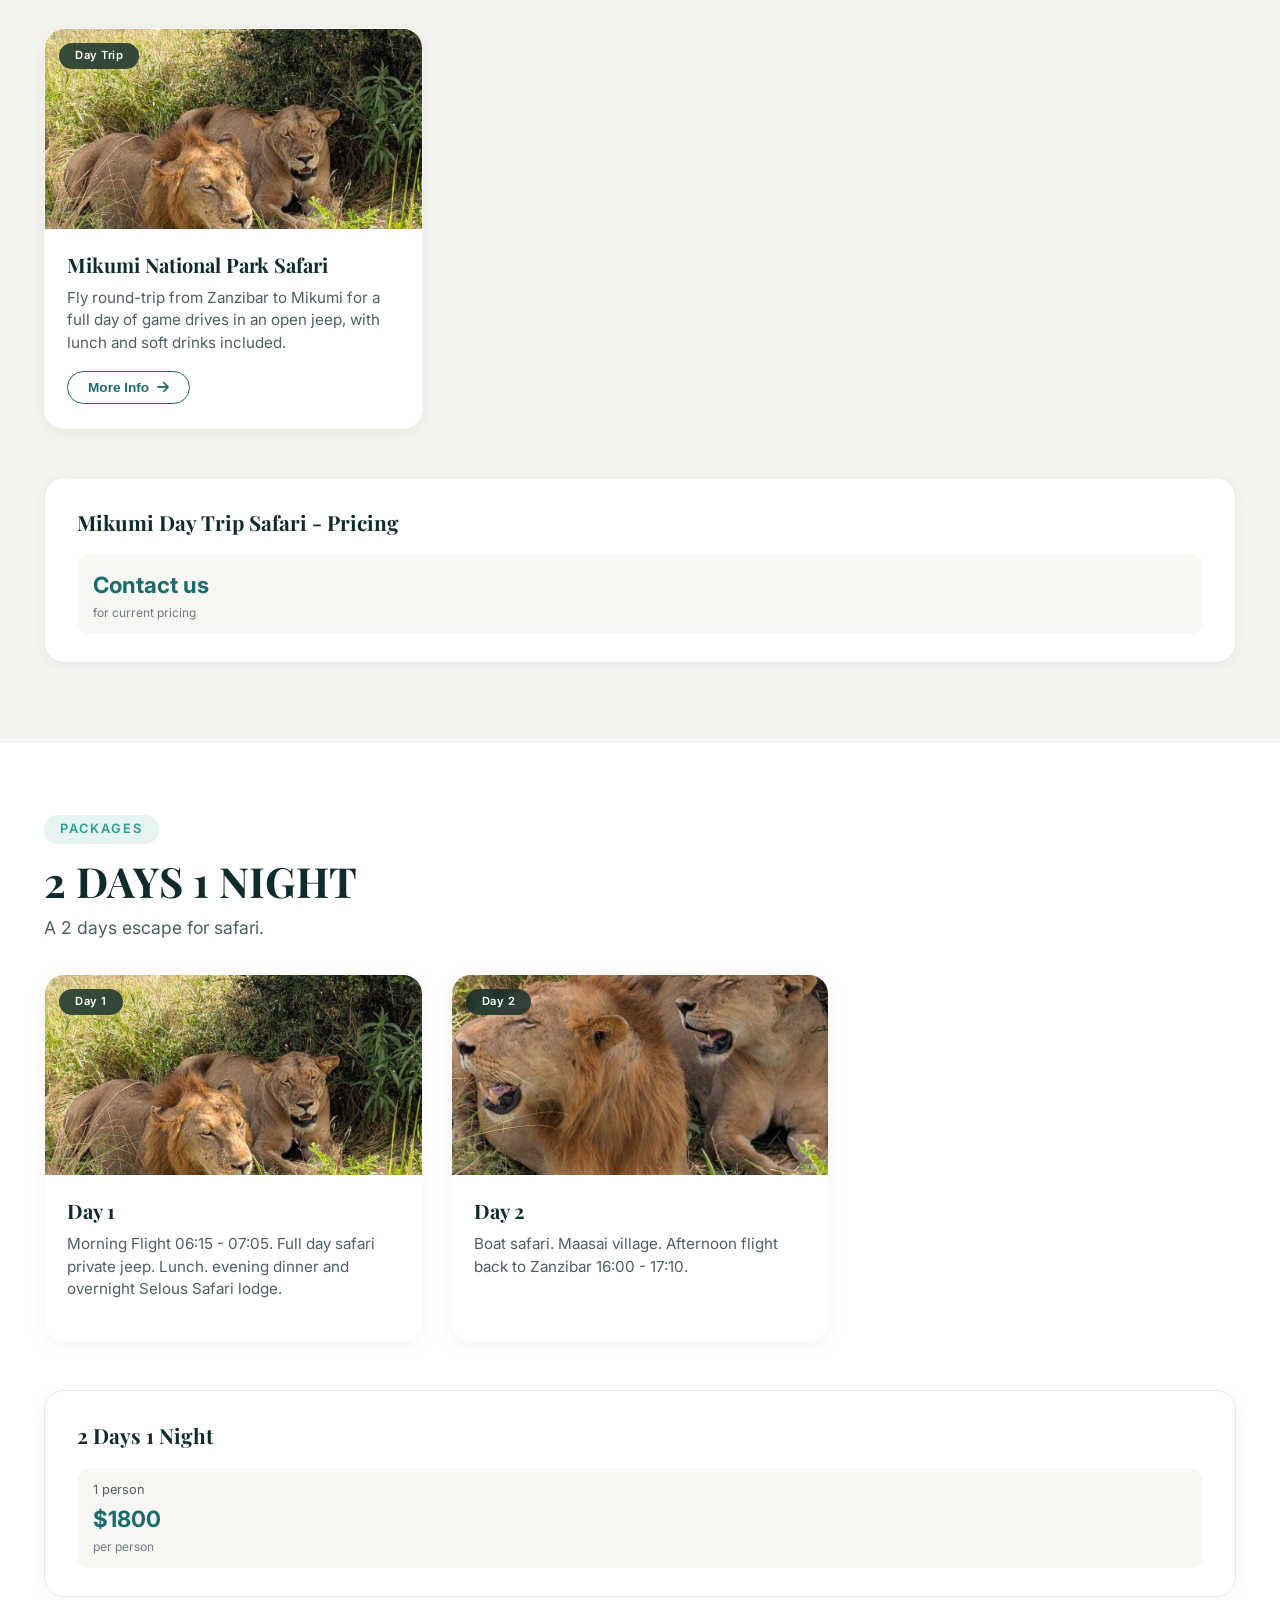
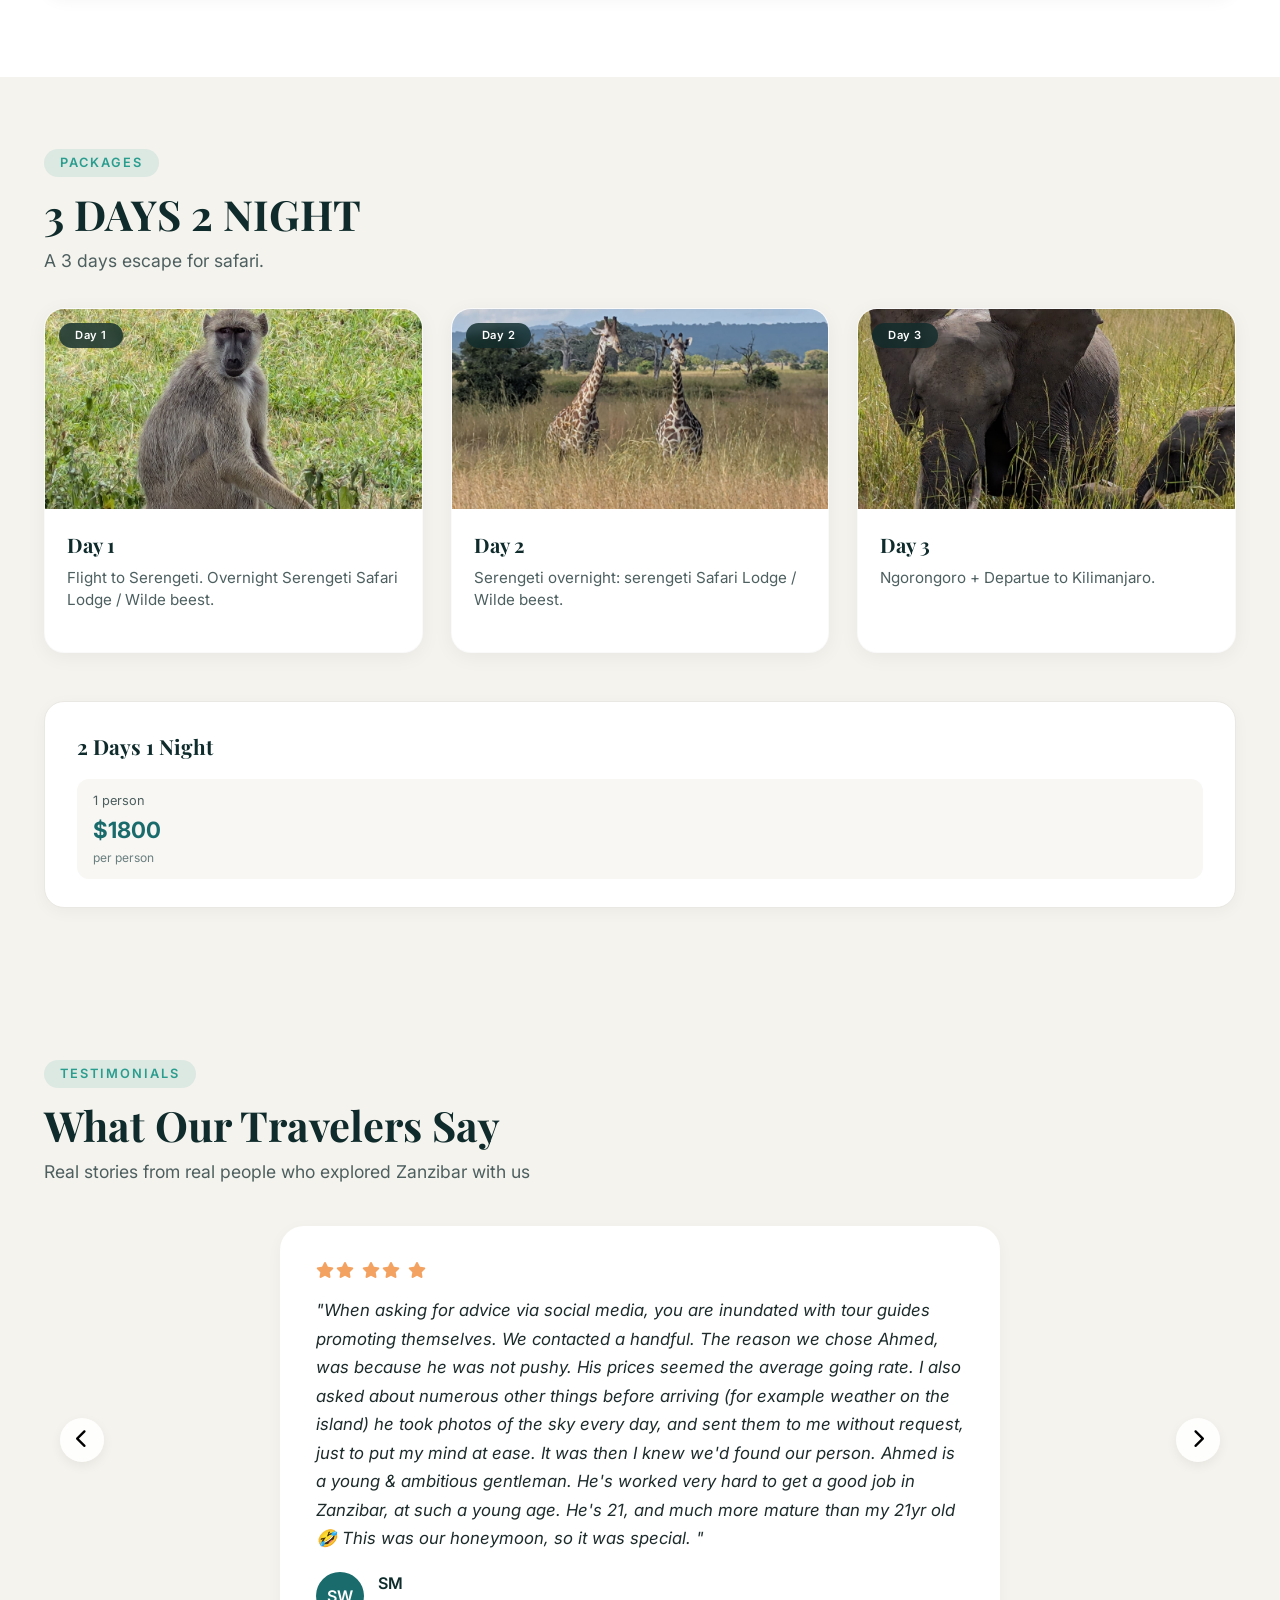
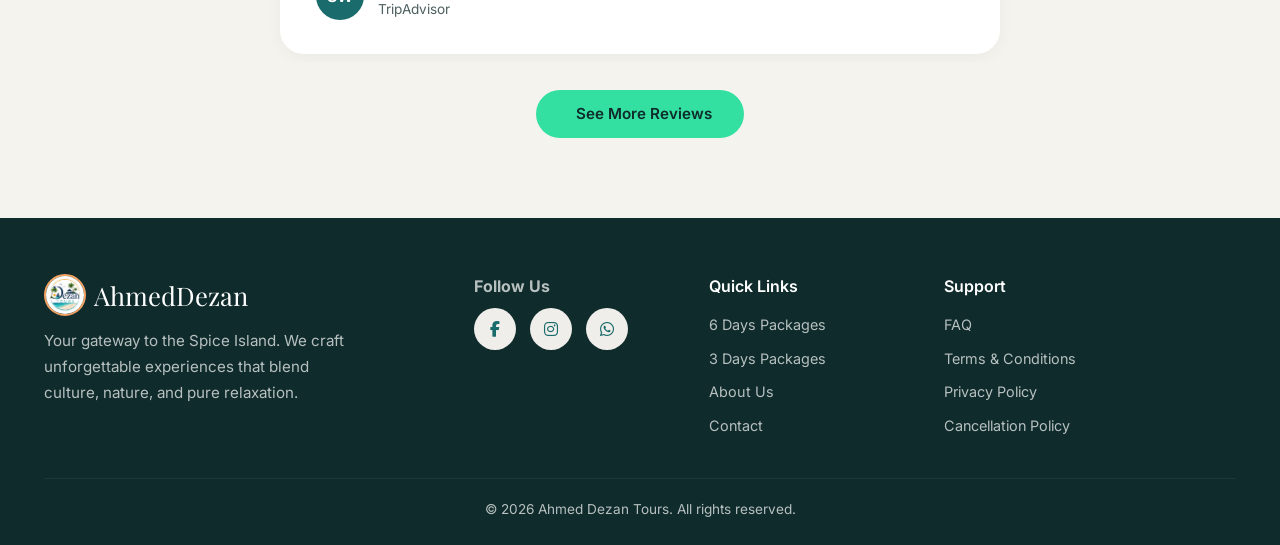
==== commit 00269480: "new image" ====
--- a/index.html
+++ b/index.html
@@ -24,9 +24,9 @@
     />
     <meta
       property="og:image"
-      content="https://sulers.github.io/dezantours/images/prev.jpg"
+      content="https://ahmeddezantours.com/images/prev.jpg"
     />
-    <meta property="og:url" content="https://sulers.github.io/dezantours/" />
+    <meta property="og:url" content="https://ahmeddezantours.com/" />
     <meta name="twitter:card" content="summary_large_image" />
     <meta name="twitter:title" content="Ahmed Dezan Tours – Zanzibar" />
     <meta
@@ -35,7 +35,7 @@
     />
     <meta
       name="twitter:image"
-      content="https://sulers.github.io/dezantours/images/prev.jpg"
+      content="https://ahmeddezantours.com/images/prev.jpg"
     />
   </head>
   <body>
@@ -789,6 +789,119 @@
       </div>
     </section>
 
+    <section class="packages-section" id="packages-3d2n">
+      <div class="container">
+        <div class="section-label">Packages</div>
+        <h2 class="section-title">2 DAYS 1 NIGHT</h2>
+        <p class="section-subtitle">A 2 days escape for safari.</p>
+
+        <div class="packages-grid">
+          <!-- Day 1 -->
+          <div class="package-card" data-package="day1-3">
+            <div class="package-image">
+              <img src="./images/35.jpeg" alt="Safari Image" loading="lazy" />
+              <span class="package-day">Day 1</span>
+            </div>
+            <div class="package-body">
+              <h3 class="package-title">Day 1</h3>
+              <p class="package-desc">
+                Morning Flight 06:15 - 07:05. Full day safari private jeep.
+                Lunch. evening dinner and overnight Selous Safari lodge.
+              </p>
+            </div>
+          </div>
+
+          <!-- Day 2 -->
+          <div class="package-card" data-package="day2-3">
+            <div class="package-image">
+              <img src="./images/36.jpeg" alt="Safari Image" loading="lazy" />
+              <span class="package-day">Day 2</span>
+            </div>
+            <div class="package-body">
+              <h3 class="package-title">Day 2</h3>
+              <p class="package-desc">
+                Boat safari. Maasai village. Afternoon flight back to Zanzibar
+                16:00 - 17:10.
+              </p>
+            </div>
+          </div>
+        </div>
+
+        <!-- Pricing Table 3 Days -->
+        <div class="pricing-table">
+          <h4>2 Days 1 Night</h4>
+          <div class="pricing-grid">
+            <div class="pricing-item">
+              <span>1 person</span> <strong>$1800</strong>
+              <span>per person</span>
+            </div>
+          </div>
+        </div>
+      </div>
+    </section>
+
+    <section class="packages-section" id="packages-2d1n">
+      <div class="container">
+        <div class="section-label">Packages</div>
+        <h2 class="section-title">3 DAYS 2 NIGHT</h2>
+        <p class="section-subtitle">A 3 days escape for safari.</p>
+
+        <div class="packages-grid">
+          <!-- Day 1 -->
+          <div class="package-card" data-package="day1-3">
+            <div class="package-image">
+              <img src="./images/s1.jpg" alt="Safari image" loading="lazy" />
+              <span class="package-day">Day 1</span>
+            </div>
+            <div class="package-body">
+              <h3 class="package-title">Day 1</h3>
+              <p class="package-desc">
+                Flight to Serengeti. Overnight Serengeti Safari Lodge / Wilde
+                beest.
+              </p>
+            </div>
+          </div>
+
+          <!-- Day 2 -->
+          <div class="package-card" data-package="day2-3">
+            <div class="package-image">
+              <img src="./images/s2.jpg" alt="Safari image" loading="lazy" />
+              <span class="package-day">Day 2</span>
+            </div>
+            <div class="package-body">
+              <h3 class="package-title">Day 2</h3>
+              <p class="package-desc">
+                Serengeti overnight: serengeti Safari Lodge / Wilde beest.
+              </p>
+            </div>
+          </div>
+
+          <!-- Day 3 -->
+          <div class="package-card" data-package="day3-3">
+            <div class="package-image">
+              <img src="./images/s3.jpg" alt="Safari image" loading="lazy" />
+              <span class="package-day">Day 3</span>
+            </div>
+            <div class="package-body">
+              <h3 class="package-title">Day 3</h3>
+              <p class="package-desc">Ngorongoro + Departue to Kilimanjaro.</p>
+            </div>
+          </div>
+        </div>
+
+        <!-- Pricing Table 3 Days -->
+        <div class="pricing-table">
+          <h4>2 Days 1 Night</h4>
+          <div class="pricing-grid">
+            <div class="pricing-item">
+              <span>1 person</span> <strong>$1800</strong>
+              <span>per person</span>
+            </div>
+          </div>
+        </div>
+      </div>
+    </section>
+
     <!-- ===== TESTIMONIALS ===== -->
     <section class="testimonials-section" id="testimonials">
       <div class="container">
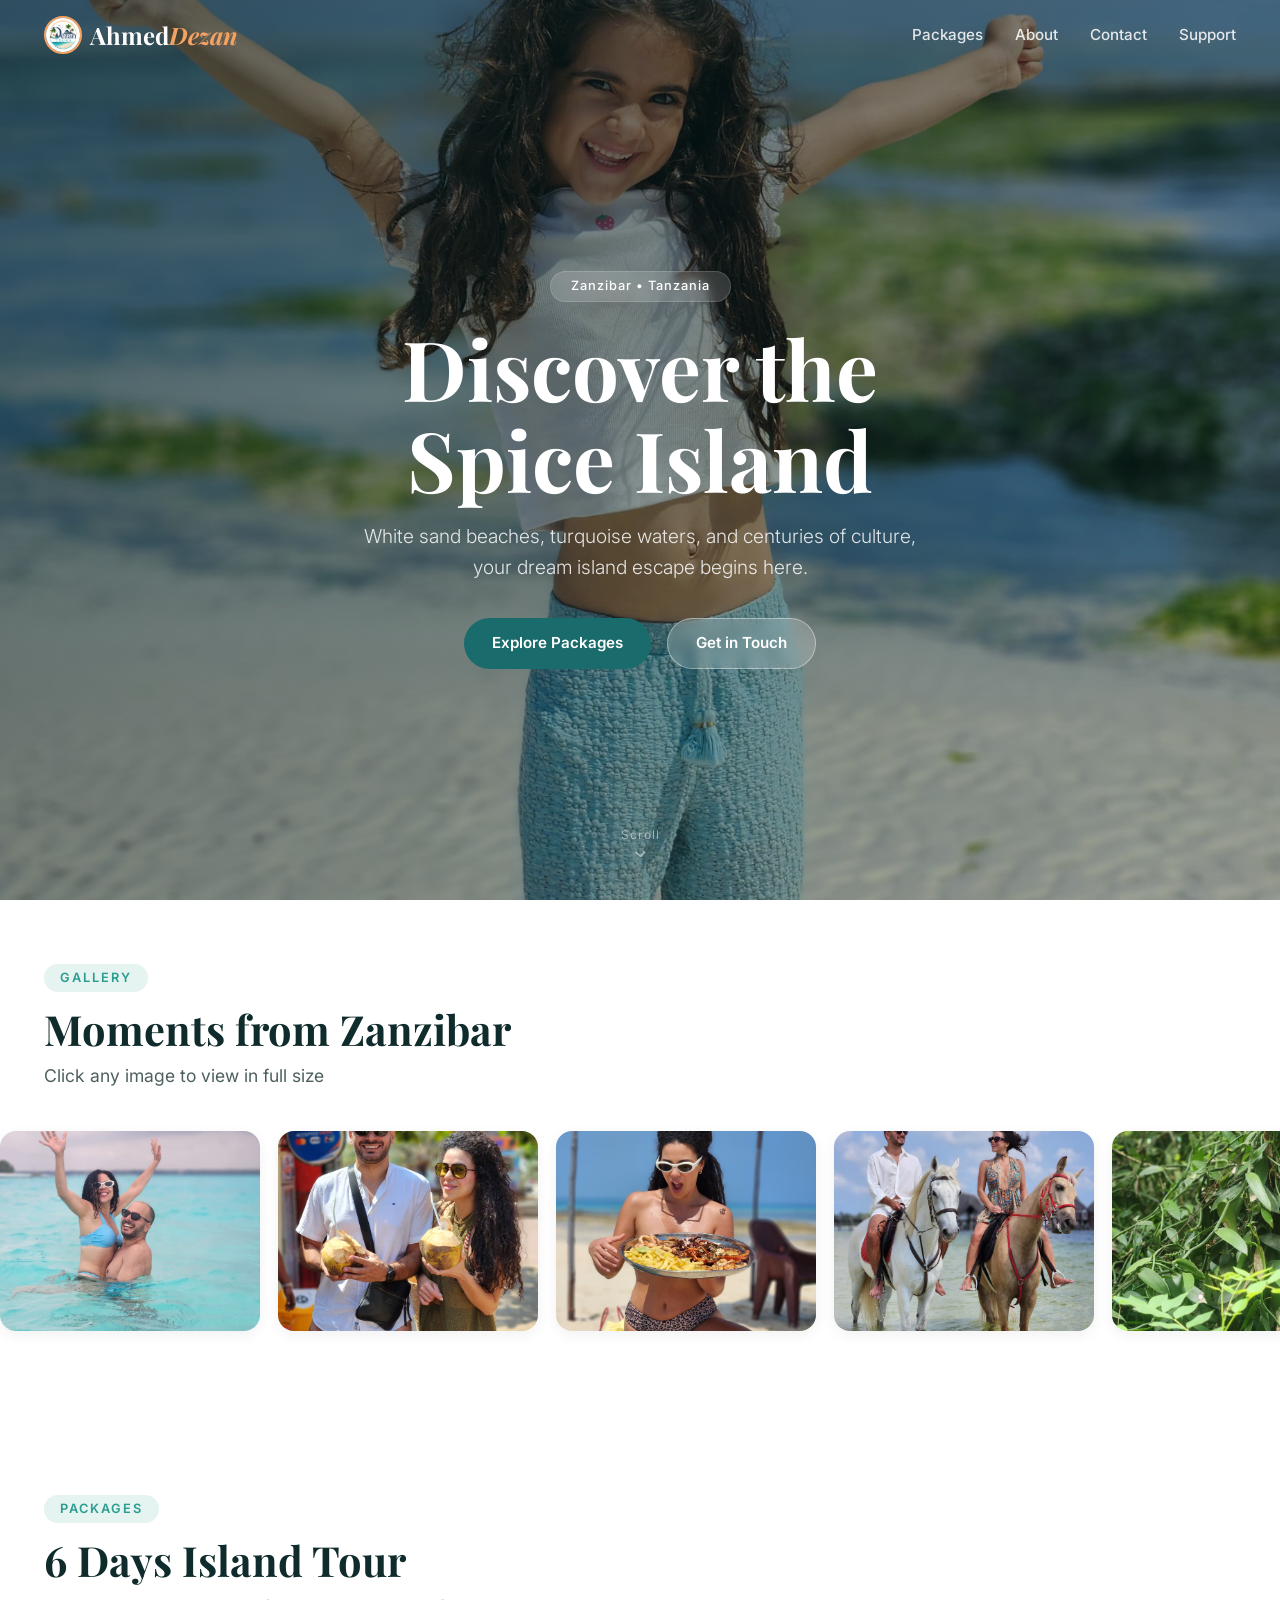
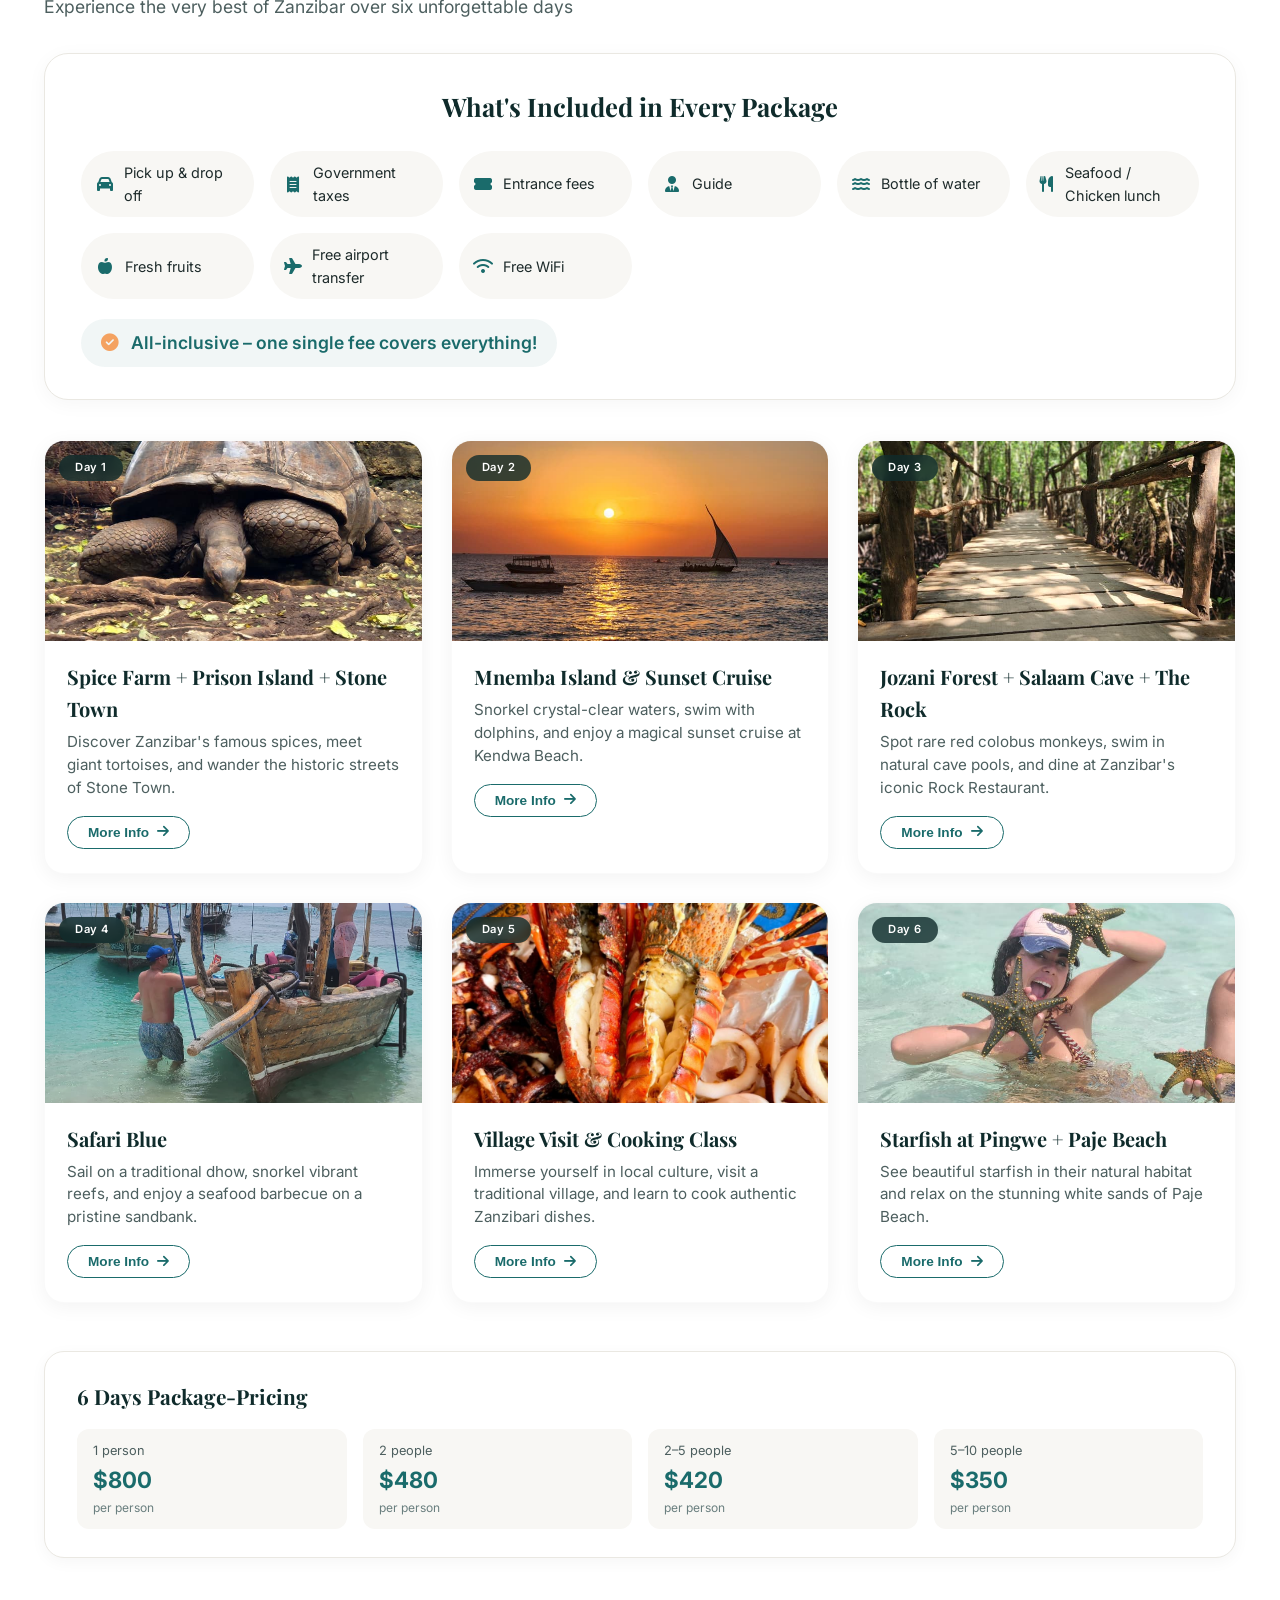
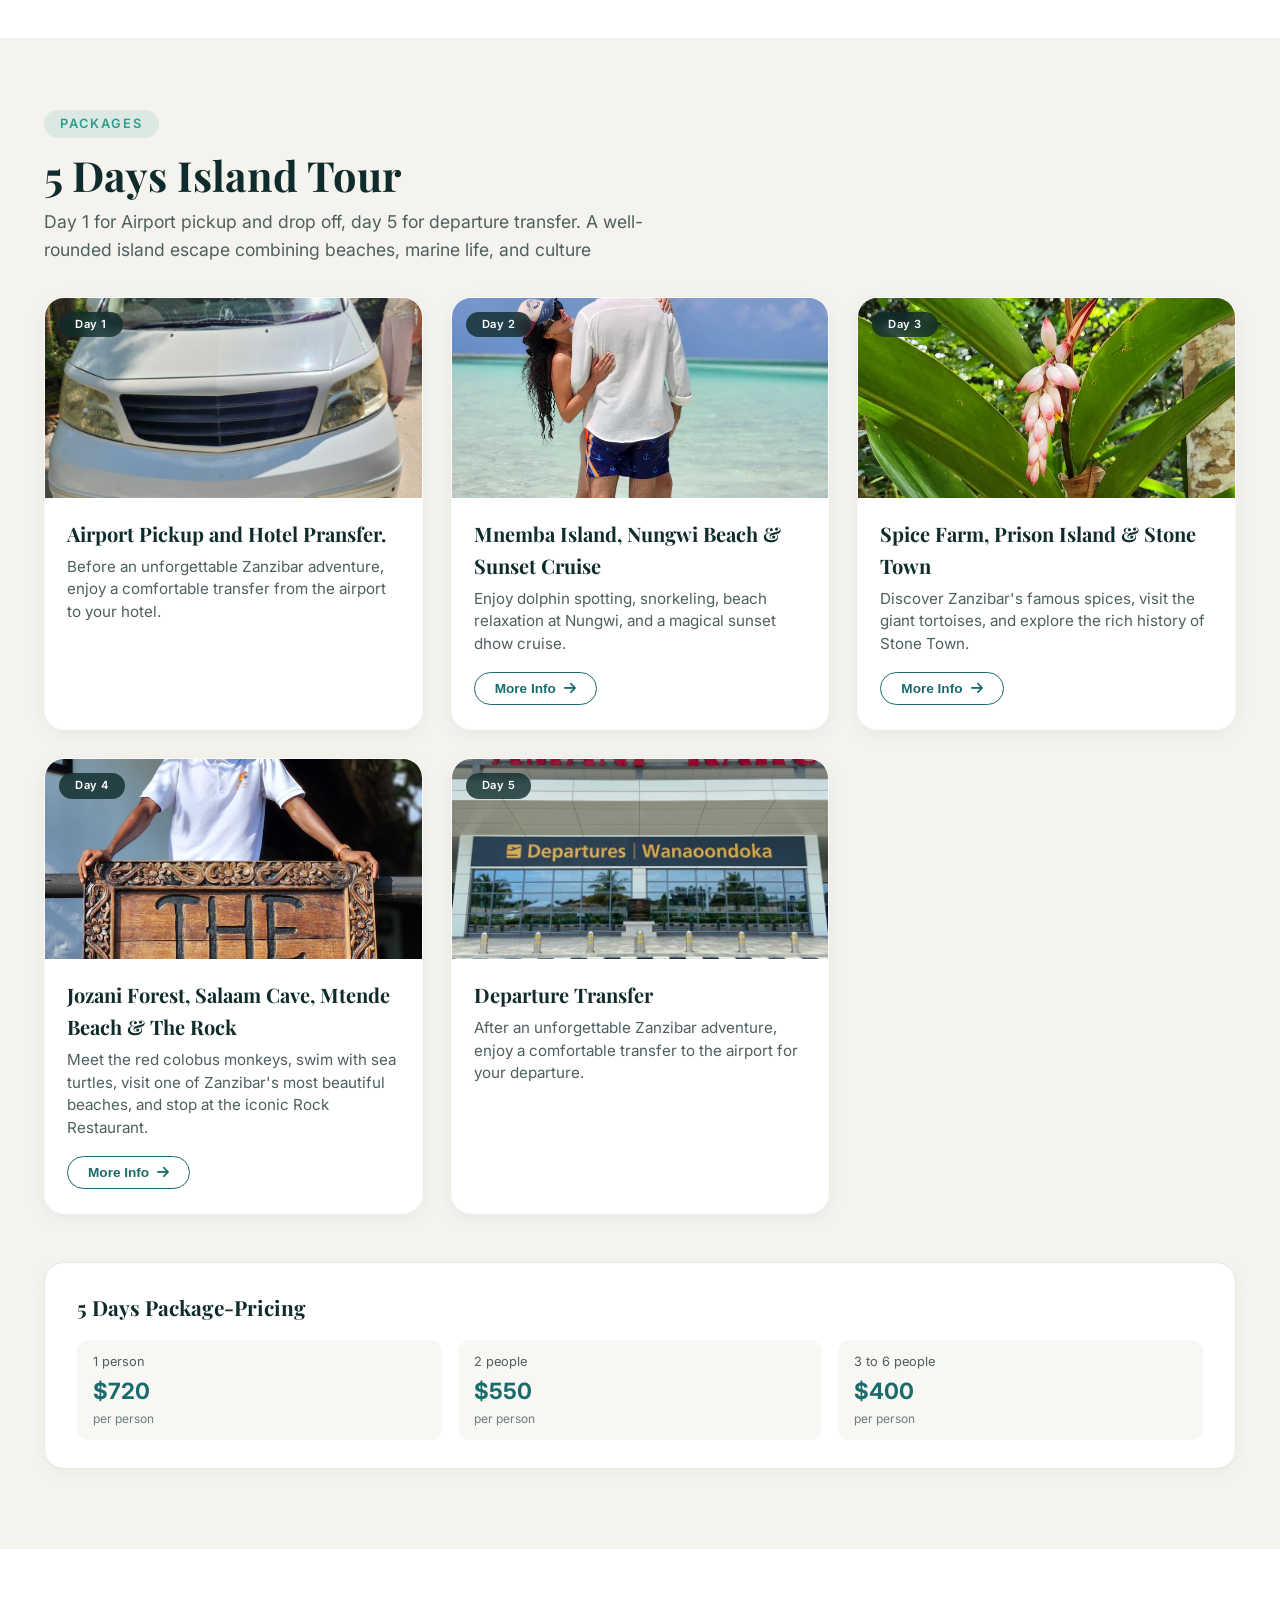
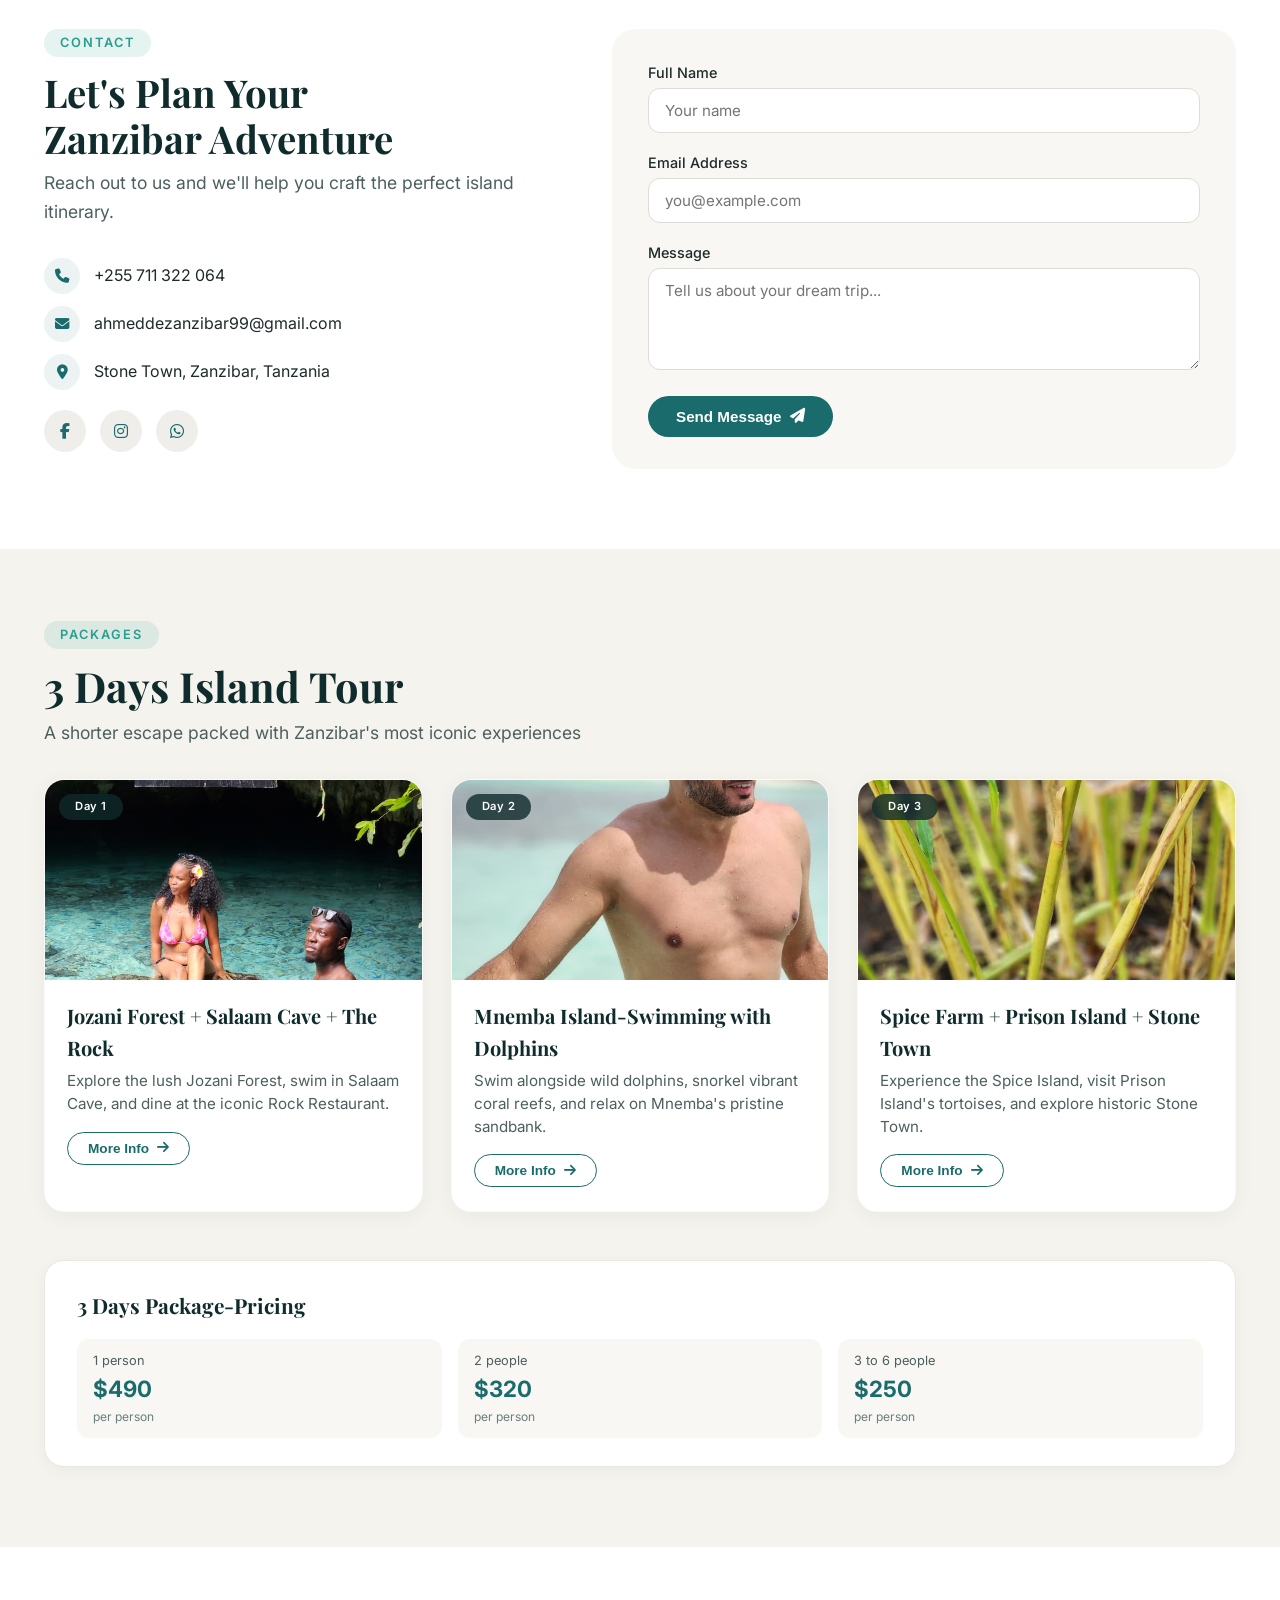
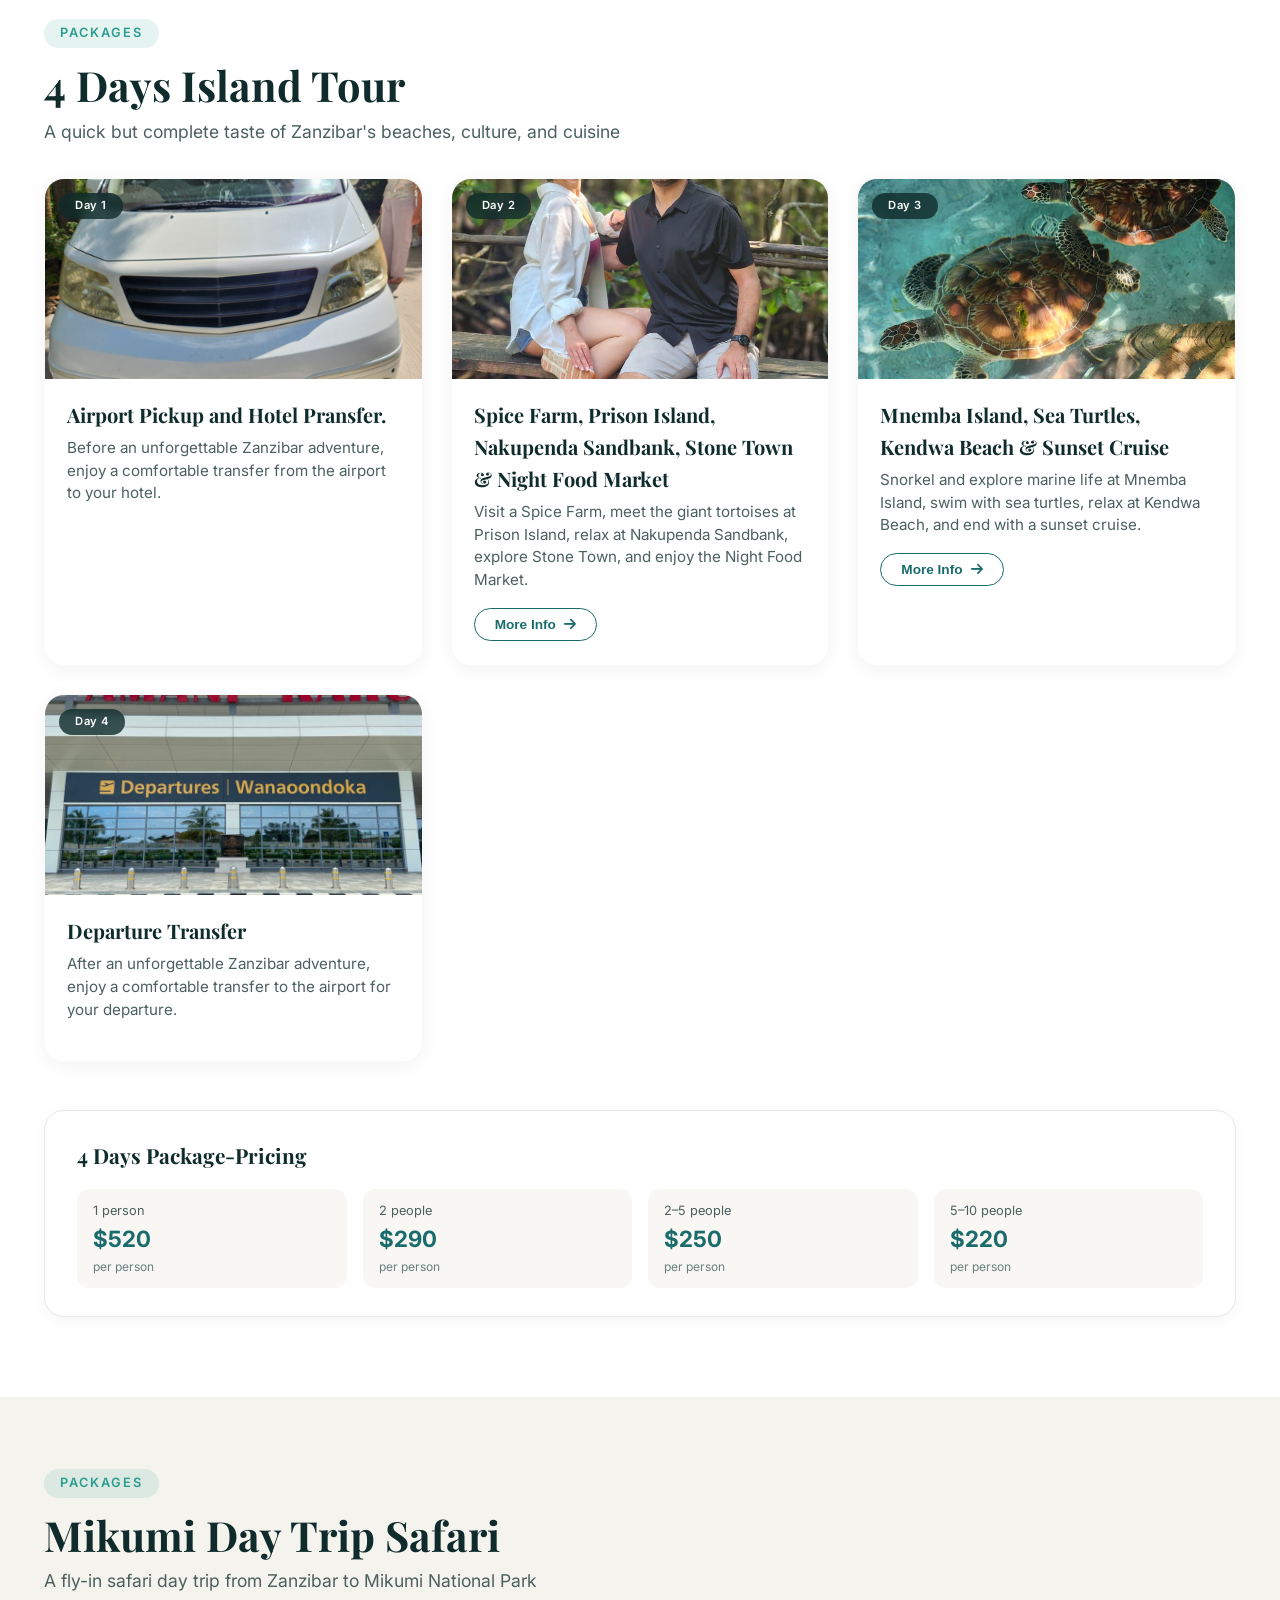
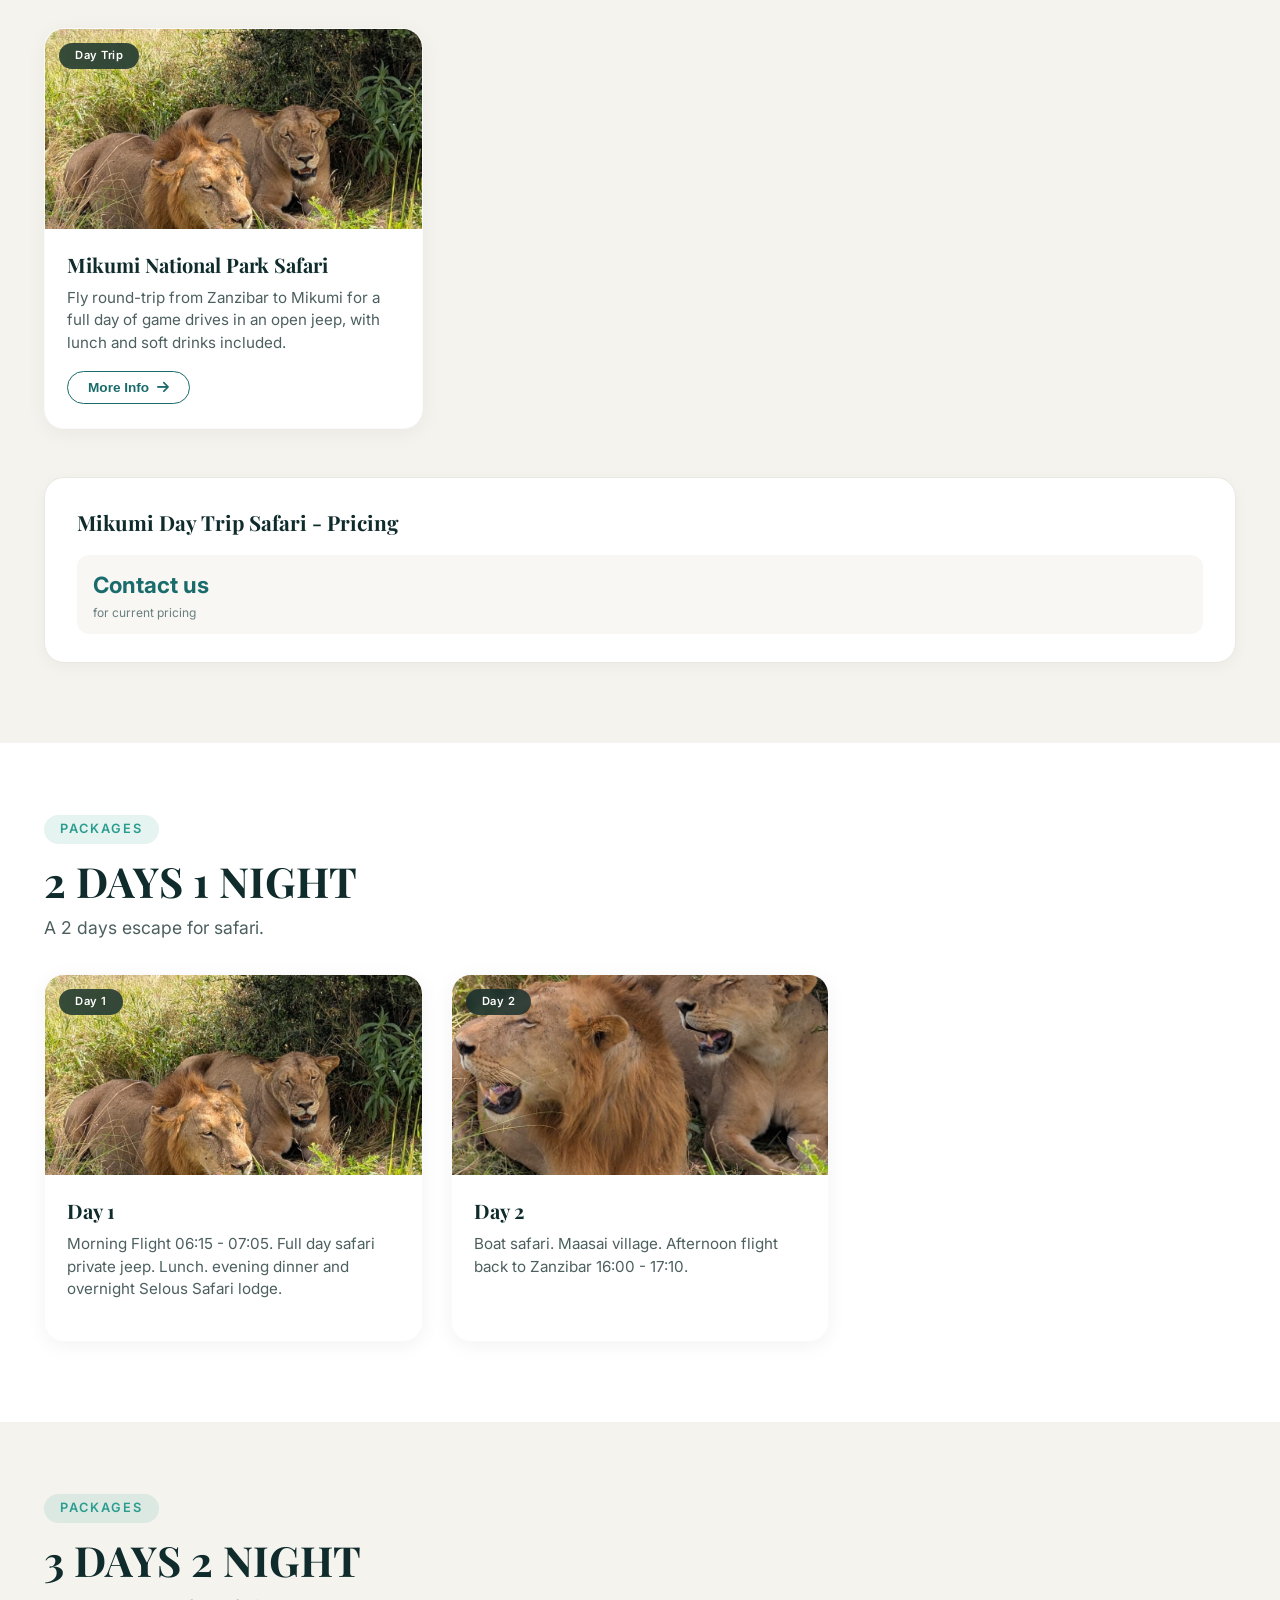
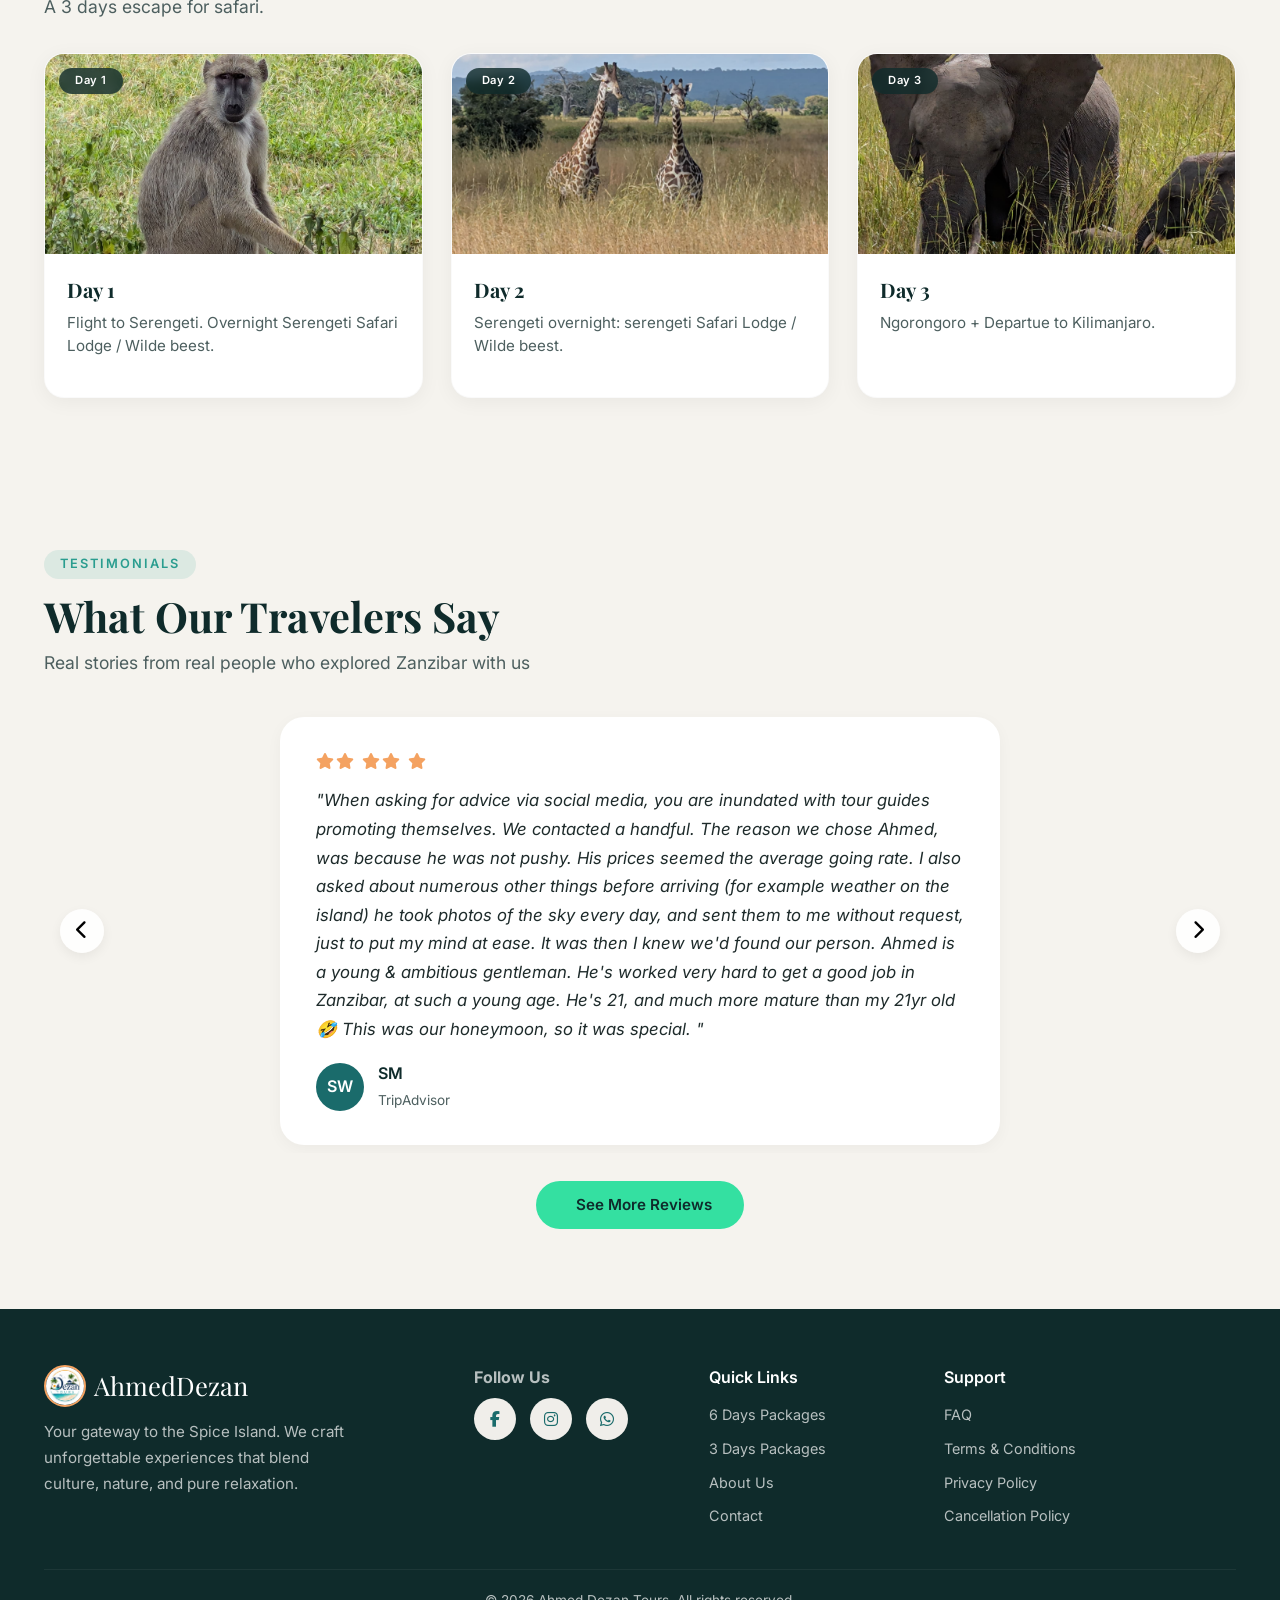
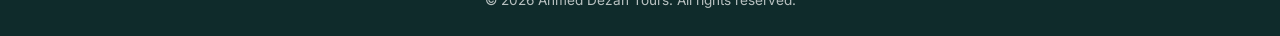
==== commit 30ee0614: "removed mikumi prices and added a comment on mikumi packages" ====
--- a/index.html
+++ b/index.html
@@ -789,6 +789,7 @@
       </div>
     </section>
 
+    <!-- ===== MKUMI 2 DAYS / 1 NIGHT AND 3 DAYS / 2 NIGHTS PACKAGES ===== -->
     <section class="packages-section" id="packages-3d2n">
       <div class="container">
         <div class="section-label">Packages</div>
@@ -828,7 +829,7 @@
         </div>
 
         <!-- Pricing Table 3 Days -->
-        <div class="pricing-table">
+        <!-- <div class="pricing-table">
           <h4>2 Days 1 Night</h4>
           <div class="pricing-grid">
             <div class="pricing-item">
@@ -836,7 +837,7 @@
               <span>per person</span>
             </div>
           </div>
-        </div>
+        </div> -->
       </div>
     </section>
 
@@ -890,7 +891,7 @@
         </div>
 
         <!-- Pricing Table 3 Days -->
-        <div class="pricing-table">
+        <!-- <div class="pricing-table">
           <h4>2 Days 1 Night</h4>
           <div class="pricing-grid">
             <div class="pricing-item">
@@ -898,7 +899,7 @@
               <span>per person</span>
             </div>
           </div>
-        </div>
+        </div> -->
       </div>
     </section>
 
